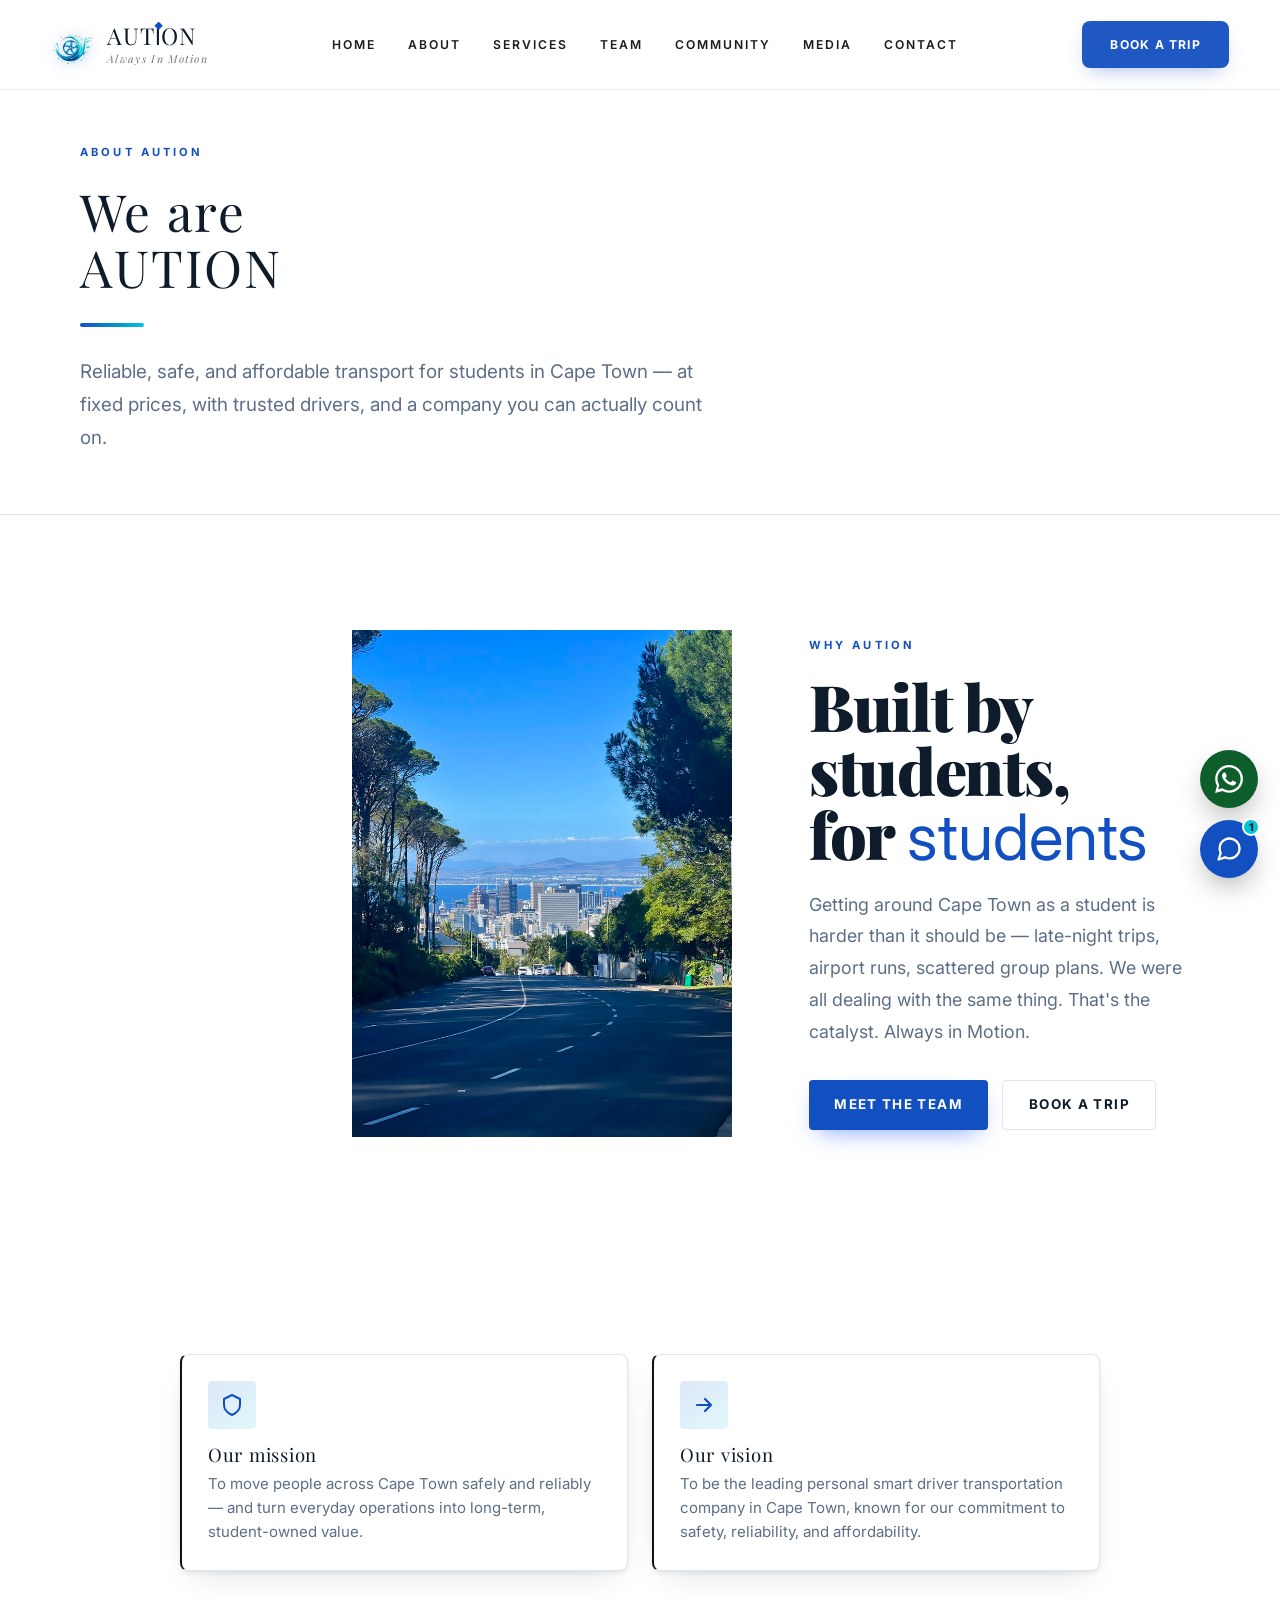
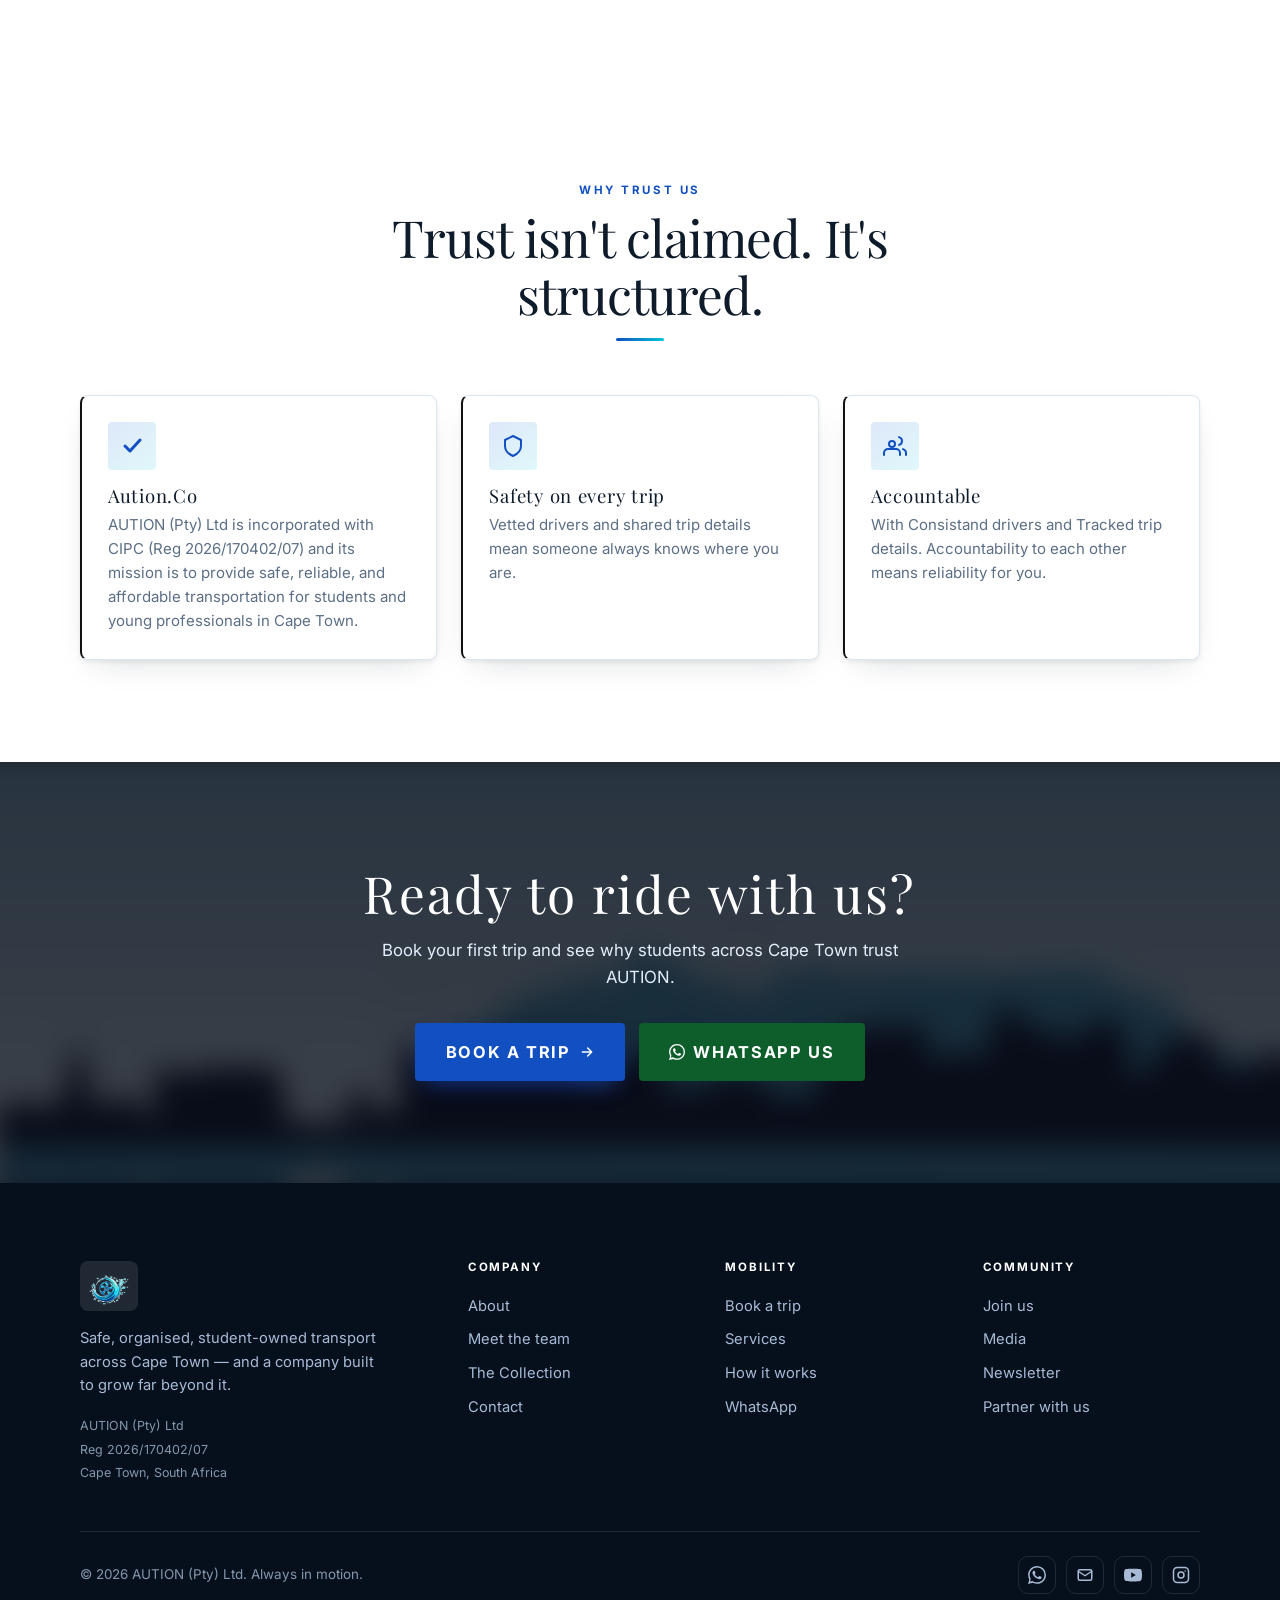
==== aution-website/about.html @ 220beaa5 "Initial website" ====
<!DOCTYPE html>
<html lang="en">
<head>
<meta charset="UTF-8">
<meta name="viewport" content="width=device-width, initial-scale=1.0">
<title>About · AUTION</title>
<meta name="description" content="Why eight students built AUTION — a registered Cape Town transport company you can trust.">
<meta name="theme-color" content="#0A1B2E">
<meta property="og:title" content="About · AUTION">
<meta property="og:description" content="Why eight students built AUTION — a registered Cape Town transport company you can trust.">
<meta property="og:image" content="assets/img/og-image.jpg">
<meta property="og:type" content="website">
<link rel="icon" href="data:image/svg+xml,%3Csvg xmlns='http://www.w3.org/2000/svg' viewBox='0 0 32 32'%3E%3Crect width='32' height='32' rx='8' fill='%230A1B2E'/%3E%3Cpath d='M7 23 L16 7 L25 23' fill='none' stroke='%2315D6E6' stroke-width='2.4' stroke-linecap='round' stroke-linejoin='round'/%3E%3Ccircle cx='7' cy='23' r='2.4' fill='%231E5BFF'/%3E%3Ccircle cx='25' cy='23' r='2.4' fill='%2315D6E6'/%3E%3C/svg%3E">
<link rel="preconnect" href="https://fonts.googleapis.com">
<link rel="preconnect" href="https://fonts.gstatic.com" crossorigin>
<link href="https://fonts.googleapis.com/css2?family=Inter:wght@300;400;500;600;700&family=Playfair+Display:ital,wght@0,700;0,800;0,900;1,700&display=swap" rel="stylesheet">
<link rel="stylesheet" href="css/style.css">
</head>
<body data-page="about">

<!-- ===== TOP BAR ===== -->
<div class="topbar">
  <div class="wrap">
    <div class="grp left">
      <a class="ti" href="tel:+27846681513"><svg viewBox="0 0 24 24" fill="none" stroke="currentColor" stroke-width="2"><path d="M22 16.9v3a2 2 0 01-2.2 2 19.8 19.8 0 01-8.6-3 19.5 19.5 0 01-6-6 19.8 19.8 0 01-3-8.6A2 2 0 014.1 2h3a2 2 0 012 1.7c.1.9.4 1.8.7 2.7a2 2 0 01-.5 2.1L8.1 9.9a16 16 0 006 6l1.4-1.2a2 2 0 012.1-.5c.9.3 1.8.6 2.7.7a2 2 0 011.7 2z" stroke-linejoin="round"/></svg>+27 84 668 1513</a>
      <a class="ti" data-mail><svg viewBox="0 0 24 24" fill="none" stroke="currentColor" stroke-width="2"><rect x="3" y="5" width="18" height="14" rx="2"/><path d="M3 7l9 6 9-6" stroke-linecap="round" stroke-linejoin="round"/></svg>aution.pty.ltd@gmail.com</a>
    </div>
    <div class="grp">
      <span class="ti"><svg viewBox="0 0 24 24" fill="none" stroke="currentColor" stroke-width="2"><path d="M21 10c0 6-9 12-9 12s-9-6-9-12a9 9 0 0118 0z" stroke-linejoin="round"/><circle cx="12" cy="10" r="3"/></svg>Cape Town, South Africa</span>
      <span class="tag">Always in Motion</span>
    </div>
  </div>
</div>

<!-- ===== HEADER ===== -->
<header class="header" id="nav">
  <a href="index.html" class="logo-section" aria-label="AUTION home">
    <img src="assets/img/AutionLogo.jpg" alt="AUTION Logo">
    <div class="brand">
      <span class="brand-name">AUT<span class="di">I</span>ON</span>
      <span class="brand-tagline">Always In Motion</span>
    </div>
  </a>
  <nav class="nav-menu" aria-label="Primary">
    <a href="index.html" data-page="home">HOME</a>
    <a href="about.html" data-page="about">ABOUT</a>
    <a href="services.html" data-page="services">SERVICES</a>
    <a href="team.html" data-page="team">TEAM</a>
    <a href="community.html" data-page="community">COMMUNITY</a>
    <a href="media.html" data-page="media">MEDIA</a>
    <a href="contact.html" data-page="contact">CONTACT</a>
  </nav>
  <div class="header-right">
    <a href="book.html" class="trip-btn">BOOK A TRIP</a>
    <button class="burger" id="burger" aria-label="Menu" aria-expanded="false"><span></span><span></span><span></span></button>
  </div>
</header>
<div class="menu-backdrop" id="menuBackdrop"></div>
<aside class="mobile-menu" id="mobileMenu" aria-label="Mobile menu">
    <a href="index.html" data-page="home">Home</a>
    <a href="about.html" data-page="about">About</a>
    <a href="services.html" data-page="services">Services</a>
    <a href="team.html" data-page="team">Team</a>
    <a href="community.html" data-page="community">Community</a>
    <a href="media.html" data-page="media">Media</a>
    <a href="contact.html" data-page="contact">Contact</a>
    <a href="book.html" class="btn btn-primary">Book a trip</a>
</aside>

<main>
  <section class="page-hero">
    <div class="wrap">
      <span class="ph-eyebrow">About AUTION</span>
      <h1>We are<br>AUTION</h1>
      <div class="ph-bar"></div>
      <p>Reliable, safe, and affordable transport for students in Cape Town — at fixed prices, with trusted drivers, and a company you can actually count on.</p>
    </div>
  </section>
  <section class="editorial-section">
    <div class="wrap editorial-layout">
      <div class="editorial-photo reveal">
        <img src="assets/img/about-story.jpg" alt="The AUTION story">
      </div>
      <div class="editorial-text reveal d1">
        <span class="editorial-label">Why AUTION</span>
        <h2 class="editorial-h">Built by<br>students,<br>for <span>students</span></h2>
        <p class="editorial-p">Getting around Cape Town as a student is harder than it should be — late-night trips, airport runs, scattered group plans. We were all dealing with the same thing. That's the catalyst. Always in Motion.</p>
        <div class="editorial-actions">
          <a href="team.html" class="btn btn-primary">Meet the team</a>
          <a href="book.html" class="btn btn-ghost">Book a trip</a>
        </div>
      </div>
    </div>
  </section>

  <section class="band">
    <div class="wrap">
      <div class="grid g-2" style="max-width:920px;margin:0 auto">
        <div class="card reveal"><div class="ic"><svg viewBox="0 0 24 24" fill="none" stroke="currentColor" stroke-width="2"><path d="M12 2l8 4v6c0 5-3.5 8-8 10-4.5-2-8-5-8-10V6l8-4z" stroke-linejoin="round"/></svg></div><h3>Our mission</h3><p>To move people across Cape Town safely and reliably — and turn everyday operations into long-term, student-owned value.</p></div>
        <div class="card reveal d1"><div class="ic"><svg viewBox="0 0 24 24" fill="none" stroke="currentColor" stroke-width="2.2"><path d="M5 12h14M13 6l6 6-6 6" stroke-linecap="round" stroke-linejoin="round"/></svg></div><h3>Our vision</h3><p>To be the leading personal smart driver transportation company in Cape Town, known for our commitment to safety, reliability, and affordability. </p></div>
      </div>
    </div>
  </section>

  <section class="band">
    <div class="wrap">
      <div class="sec-title reveal"><span class="eyebrow">Why trust us</span><h2>Trust isn't claimed. It's structured.</h2><div class="bar"></div></div>
      <div class="grid g-3">
        <div class="card reveal"><div class="ic"><svg viewBox="0 0 24 24" fill="none" stroke="currentColor" stroke-width="3"><path d="M5 12l5 5L20 6" stroke-linecap="round" stroke-linejoin="round"/></svg></div><h3>Aution.Co</h3><p>AUTION (Pty) Ltd is incorporated with CIPC (Reg 2026/170402/07) and its mission is to provide safe, reliable, and affordable transportation for students and young professionals in Cape Town.</p></div>
        <div class="card reveal d1"><div class="ic"><svg viewBox="0 0 24 24" fill="none" stroke="currentColor" stroke-width="2"><path d="M12 2l8 4v6c0 5-3.5 8-8 10-4.5-2-8-5-8-10V6l8-4z" stroke-linejoin="round"/></svg></div><h3>Safety on every trip</h3><p>Vetted drivers and shared trip details mean someone always knows where you are.</p></div>
        <div class="card reveal d2"><div class="ic"><svg viewBox="0 0 24 24" fill="none" stroke="currentColor" stroke-width="2"><path d="M17 21v-2a4 4 0 00-4-4H5a4 4 0 00-4 4v2M9 7a3 3 0 110 6 3 3 0 010-6zM23 21v-2a4 4 0 00-3-3.87M16 3.13a4 4 0 010 7.75" stroke-linecap="round" stroke-linejoin="round"/></svg></div><h3>Accountable</h3><p>With Consistand drivers and Tracked trip details. Accountability to each other means reliability for you.</p></div>
      </div>
    </div>
  </section>

  <section class="cta">
    <div class="cta-bg" style="background-image:url('assets/img/cta-bg.jpg')"></div>
    <div class="wrap band">
      <h2>Ready to ride with us?</h2>
      <p>Book your first trip and see why students across Cape Town trust AUTION.</p>
      <div class="cta-actions">
        <a href="book.html" class="btn btn-primary btn-lg">Book a trip <svg viewBox="0 0 24 24" fill="none" stroke="currentColor" stroke-width="2.2"><path d="M5 12h14M13 6l6 6-6 6" stroke-linecap="round" stroke-linejoin="round"/></svg></a>
        <a class="btn btn-wa btn-lg" data-wa="Hi AUTION 👋"><svg viewBox="0 0 24 24" fill="currentColor"><path d="M.057 24l1.687-6.163a11.867 11.867 0 01-1.587-5.945C.16 5.335 5.495 0 12.05 0a11.817 11.817 0 018.413 3.488 11.824 11.824 0 013.48 8.414c-.003 6.557-5.338 11.892-11.893 11.892a11.9 11.9 0 01-5.688-1.448L.057 24zm6.597-3.807c1.676.995 3.276 1.591 5.392 1.592 5.448 0 9.886-4.434 9.889-9.885.002-5.462-4.415-9.89-9.881-9.892-5.452 0-9.887 4.434-9.889 9.884a9.86 9.86 0 001.51 5.26l-.999 3.648 3.589-.943zm11.387-5.464c-.074-.124-.272-.198-.57-.347-.297-.149-1.758-.868-2.031-.967-.272-.099-.47-.149-.669.149-.198.297-.768.967-.941 1.165-.173.198-.347.223-.644.074-.297-.149-1.255-.462-2.39-1.475-.883-.788-1.48-1.761-1.653-2.059-.173-.297-.018-.458.13-.606.134-.133.297-.347.446-.521.151-.172.2-.296.3-.495.099-.198.05-.372-.025-.521-.075-.148-.669-1.611-.916-2.206-.242-.579-.487-.501-.669-.51l-.57-.01c-.198 0-.52.074-.792.372s-1.04 1.016-1.04 2.479 1.065 2.876 1.213 3.074c.149.198 2.095 3.2 5.076 4.487.709.306 1.263.489 1.694.626.712.226 1.36.194 1.872.118.571-.085 1.758-.719 2.006-1.413.248-.695.248-1.29.173-1.414z"/></svg> WhatsApp us</a>
      </div>
    </div>
  </section>
</main>

<!-- ===== FLOATING WIDGET (chat + whatsapp) ===== -->
<div class="fab">
  <a class="fab-btn fab-wa" data-wa="Hi AUTION 👋 I'd like to book a trip." aria-label="Chat on WhatsApp"><span class="fab-label">Chat on WhatsApp</span><svg viewBox="0 0 24 24" fill="currentColor"><path d="M.057 24l1.687-6.163a11.867 11.867 0 01-1.587-5.945C.16 5.335 5.495 0 12.05 0a11.817 11.817 0 018.413 3.488 11.824 11.824 0 013.48 8.414c-.003 6.557-5.338 11.892-11.893 11.892a11.9 11.9 0 01-5.688-1.448L.057 24zm6.597-3.807c1.676.995 3.276 1.591 5.392 1.592 5.448 0 9.886-4.434 9.889-9.885.002-5.462-4.415-9.89-9.881-9.892-5.452 0-9.887 4.434-9.889 9.884a9.86 9.86 0 001.51 5.26l-.999 3.648 3.589-.943zm11.387-5.464c-.074-.124-.272-.198-.57-.347-.297-.149-1.758-.868-2.031-.967-.272-.099-.47-.149-.669.149-.198.297-.768.967-.941 1.165-.173.198-.347.223-.644.074-.297-.149-1.255-.462-2.39-1.475-.883-.788-1.48-1.761-1.653-2.059-.173-.297-.018-.458.13-.606.134-.133.297-.347.446-.521.151-.172.2-.296.3-.495.099-.198.05-.372-.025-.521-.075-.148-.669-1.611-.916-2.206-.242-.579-.487-.501-.669-.51l-.57-.01c-.198 0-.52.074-.792.372s-1.04 1.016-1.04 2.479 1.065 2.876 1.213 3.074c.149.198 2.095 3.2 5.076 4.487.709.306 1.263.489 1.694.626.712.226 1.36.194 1.872.118.571-.085 1.758-.719 2.006-1.413.248-.695.248-1.29.173-1.414z"/></svg></a>
  <button class="fab-btn fab-chat" id="chatToggle" aria-label="Need help? Open chat"><span class="fab-label">Need help?</span><span class="badge">1</span><svg viewBox="0 0 24 24" fill="none" stroke="currentColor" stroke-width="2"><path d="M21 11.5a8.38 8.38 0 01-.9 3.8 8.5 8.5 0 01-7.6 4.7 8.38 8.38 0 01-3.8-.9L3 21l1.9-5.7a8.38 8.38 0 01-.9-3.8 8.5 8.5 0 014.7-7.6 8.38 8.38 0 013.8-.9h.5a8.48 8.48 0 018 8v.5z" stroke-linecap="round" stroke-linejoin="round"/></svg></button>
</div>
<div class="chat-panel" id="chatPanel" role="dialog" aria-label="Chat with AUTION">
  <div class="chat-head">
    <div class="ch-av">A</div>
    <div><h4>AUTION Team</h4><p>Typically replies in minutes</p></div>
    <button class="chat-close" id="chatClose" aria-label="Close chat"><svg viewBox="0 0 24 24" fill="none" stroke="currentColor" stroke-width="2"><path d="M18 6L6 18M6 6l12 12" stroke-linecap="round"/></svg></button>
  </div>
  <div class="chat-body">
    <div class="chat-msg">👋 Hi! Welcome to AUTION. How can we help you move today?</div>
    <button class="chat-q" data-msg="Hi AUTION 👋 I'd like to book a trip."><svg viewBox="0 0 24 24" fill="none" stroke="currentColor" stroke-width="2.2"><path d="M5 12h14M13 6l6 6-6 6" stroke-linecap="round" stroke-linejoin="round"/></svg> Book a trip</button>
    <button class="chat-q" data-msg="Hi AUTION 👋 Can you tell me about your routes and pricing?"><svg viewBox="0 0 24 24" fill="none" stroke="currentColor" stroke-width="2.2"><path d="M5 12h14M13 6l6 6-6 6" stroke-linecap="round" stroke-linejoin="round"/></svg> Routes &amp; pricing</button>
    <button class="chat-q" data-msg="Hi AUTION 👋 I'd like to join the community."><svg viewBox="0 0 24 24" fill="none" stroke="currentColor" stroke-width="2.2"><path d="M5 12h14M13 6l6 6-6 6" stroke-linecap="round" stroke-linejoin="round"/></svg> Join the community</button>
    <button class="chat-q" data-msg="Hi AUTION 👋 I have a question."><svg viewBox="0 0 24 24" fill="none" stroke="currentColor" stroke-width="2.2"><path d="M5 12h14M13 6l6 6-6 6" stroke-linecap="round" stroke-linejoin="round"/></svg> Something else</button>
  </div>
  <div class="chat-foot">Powered by WhatsApp · or <a data-mail style="color:var(--blue);font-weight:600">email us</a></div>
</div>

<!-- ===== FOOTER ===== -->
<footer class="footer">
  <div class="wrap">
    <div class="foot-top">
      <div class="foot-brand">
        <img src="assets/img/AutionLogo.jpg" alt="AUTION">
        <p>Safe, organised, student-owned transport across Cape Town — and a company built to grow far beyond it.</p>
        <div class="foot-reg">AUTION (Pty) Ltd<br>Reg 2026/170402/07<br>Cape Town, South Africa</div>
      </div>
      <div class="foot-col">
        <h5>Company</h5>
        <a href="about.html">About</a><a href="team.html">Meet the team</a><a href="media.html">The Collection</a><a href="contact.html">Contact</a>
      </div>
      <div class="foot-col">
        <h5>Mobility</h5>
        <a href="book.html">Book a trip</a><a href="services.html">Services</a><a href="services.html">How it works</a><a data-wa="Hi AUTION 👋">WhatsApp</a>
      </div>
      <div class="foot-col">
        <h5>Community</h5>
        <a href="community.html">Join us</a><a href="media.html">Media</a><a href="community.html">Newsletter</a><a href="contact.html">Partner with us</a>
      </div>
    </div>
    <div class="foot-bottom">
      <span>© <span data-year>2026</span> AUTION (Pty) Ltd. Always in motion.</span>
      <div class="foot-social">
        <a data-wa="Hi AUTION 👋" aria-label="WhatsApp"><svg viewBox="0 0 24 24" fill="currentColor"><path d="M.057 24l1.687-6.163a11.867 11.867 0 01-1.587-5.945C.16 5.335 5.495 0 12.05 0a11.817 11.817 0 018.413 3.488 11.824 11.824 0 013.48 8.414c-.003 6.557-5.338 11.892-11.893 11.892a11.9 11.9 0 01-5.688-1.448L.057 24zm6.597-3.807c1.676.995 3.276 1.591 5.392 1.592 5.448 0 9.886-4.434 9.889-9.885.002-5.462-4.415-9.89-9.881-9.892-5.452 0-9.887 4.434-9.889 9.884a9.86 9.86 0 001.51 5.26l-.999 3.648 3.589-.943zm11.387-5.464c-.074-.124-.272-.198-.57-.347-.297-.149-1.758-.868-2.031-.967-.272-.099-.47-.149-.669.149-.198.297-.768.967-.941 1.165-.173.198-.347.223-.644.074-.297-.149-1.255-.462-2.39-1.475-.883-.788-1.48-1.761-1.653-2.059-.173-.297-.018-.458.13-.606.134-.133.297-.347.446-.521.151-.172.2-.296.3-.495.099-.198.05-.372-.025-.521-.075-.148-.669-1.611-.916-2.206-.242-.579-.487-.501-.669-.51l-.57-.01c-.198 0-.52.074-.792.372s-1.04 1.016-1.04 2.479 1.065 2.876 1.213 3.074c.149.198 2.095 3.2 5.076 4.487.709.306 1.263.489 1.694.626.712.226 1.36.194 1.872.118.571-.085 1.758-.719 2.006-1.413.248-.695.248-1.29.173-1.414z"/></svg></a>
        <a data-mail aria-label="Email"><svg viewBox="0 0 24 24" fill="none" stroke="currentColor" stroke-width="2"><rect x="3" y="5" width="18" height="14" rx="2"/><path d="M3 7l9 6 9-6" stroke-linecap="round" stroke-linejoin="round"/></svg></a>
        <a data-yt aria-label="YouTube"><svg viewBox="0 0 24 24" fill="currentColor"><path d="M23.5 6.2a3 3 0 00-2.1-2.1C19.5 3.5 12 3.5 12 3.5s-7.5 0-9.4.6A3 3 0 00.5 6.2 31 31 0 000 12a31 31 0 00.5 5.8 3 3 0 002.1 2.1c1.9.6 9.4.6 9.4.6s7.5 0 9.4-.6a3 3 0 002.1-2.1A31 31 0 0024 12a31 31 0 00-.5-5.8zM9.6 15.6V8.4l6.2 3.6-6.2 3.6z"/></svg></a>
        <a href="#" onclick="return false" aria-label="Instagram"><svg viewBox="0 0 24 24" fill="none" stroke="currentColor" stroke-width="2"><rect x="2" y="2" width="20" height="20" rx="5"/><circle cx="12" cy="12" r="4"/><circle cx="17.5" cy="6.5" r="1" fill="currentColor" stroke="none"/></svg></a>
      </div>
    </div>
  </div>
</footer>

<script src="js/main.js"></script>
</body>
</html>
---- aution-website/css/style.css ----
/* ============================================================
   AUTION (Pty) Ltd — Shared Stylesheet
   Theme: navy + electric blue · photo-driven transport template
   Fonts: Cregan Regular (display headings) + Inter (body)
   Used by every page. Edit colours in :root below.
   ============================================================ */

/* ===== Cregan Regular — drop woff2/woff into assets/fonts/ ===== */
@font-face{
  font-family:'Cregan';
  src:url('../assets/fonts/Cregan-Regular.woff2') format('woff2'),
      url('../assets/fonts/Cregan-Regular.woff') format('woff');
  font-weight:400;
  font-style:normal;
  font-display:swap;
}
:root{
  --navy:#0A1B2E; --navy-2:#0E2440; --navy-deep:#06101C;
  --blue:#1250c2; --blue-2:#0F48C0; --cyan:#00C6D7;
  --ink:#0E1B2A; --slate:#5C6F86; --slate-2:#8597AC;
  --cloud:#F2F5FA; --cloud-2:#E8EEF6; --white:#fff; --line:#DDE5F0;
  --dline:rgba(255,255,255,.10); --dmute:#A8BBD6;
  --grad:linear-gradient(100deg,var(--blue),var(--cyan));
  --shadow:0 2px 4px rgba(13,27,42,.07),0 12px 32px -14px rgba(13,27,42,.18);
  --shadow-lg:0 24px 60px -22px rgba(10,27,46,.46);
  --maxw:1200px; --r:8px; --ease:cubic-bezier(.22,.61,.36,1);
  --wa:#0e5e2c;
}
*{box-sizing:border-box;margin:0;padding:0}
html{scroll-behavior:smooth;-webkit-text-size-adjust:100%}
body{font-family:'Inter',system-ui,-apple-system,sans-serif;color:var(--ink);
  background:var(--white);line-height:1.6;font-size:16px;-webkit-font-smoothing:antialiased;overflow-x:hidden}
img{max-width:100%;display:block}
a{color:inherit;text-decoration:none}
button{font-family:inherit;cursor:pointer;border:none;background:none}
::selection{background:var(--cyan);color:var(--navy)}
:focus-visible{outline:2.5px solid var(--blue);outline-offset:3px;border-radius:4px}
h1,h2,h3,h4,h5{font-family:'Cregan','Playfair Display',Georgia,serif;line-height:1.1;font-weight:400;letter-spacing:.04em}

/* layout */
.wrap{max-width:var(--maxw);margin-inline:auto;padding-inline:clamp(18px,5vw,40px)}
.band{padding-block:clamp(56px,8vw,104px)}
.band-sm{padding-block:clamp(40px,5vw,70px)}
.cloud-bg{background:var(--cloud)}
.navy-bg{background:var(--navy);color:#E8F0FB}
.navy-bg h1,.navy-bg h2,.navy-bg h3,.navy-bg h4{color:#fff}
.center{text-align:center}
.grid{display:grid;gap:24px}
.g-2{grid-template-columns:repeat(2,1fr)}
.g-3{grid-template-columns:repeat(3,1fr)}
.g-4{grid-template-columns:repeat(4,1fr)}

/* section heading (centered title + underline bar — template style) */
.sec-title{text-align:center;max-width:680px;margin:0 auto clamp(34px,5vw,54px)}
.sec-title .eyebrow{display:inline-block;font-family:'Inter',sans-serif;font-size:.72rem;font-weight:700;
  letter-spacing:.22em;text-transform:uppercase;color:var(--blue);margin-bottom:.6rem}
.navy-bg .sec-title .eyebrow{color:var(--cyan)}
.sec-title h2{font-size:clamp(2.2rem,4vw,3.4rem);letter-spacing:-.02em;text-transform:none}
.sec-title .bar{width:48px;height:3px;border-radius:2px;background:var(--grad);margin:16px auto 0}
.sec-title p{margin-top:16px;color:var(--slate);font-size:1.02rem;text-transform:none;letter-spacing:0;font-weight:400;font-family:'Inter',sans-serif}
.navy-bg .sec-title p{color:var(--dmute)}

/* buttons */
.btn{display:inline-flex;align-items:center;justify-content:center;gap:.5rem;font-family:'Inter',sans-serif;
  font-weight:700;font-size:.84rem;padding:.82rem 1.6rem;border-radius:4px;letter-spacing:.1em;text-transform:uppercase;
  transition:transform .25s var(--ease),box-shadow .25s var(--ease),background .25s,color .25s,border-color .25s}
.btn svg{width:16px;height:16px}
.btn-primary{background:var(--blue);color:#fff;box-shadow:0 10px 24px -10px rgba(30,91,255,.6)}
.btn-primary:hover{background:var(--blue-2);transform:translateY(-2px);box-shadow:0 16px 30px -10px rgba(30,91,255,.65)}
.btn-ghost{border:1.5px solid var(--line);color:var(--ink);background:#fff}
.btn-ghost:hover{border-color:var(--blue);color:var(--blue);transform:translateY(-2px)}
.btn-light{background:rgba(255,255,255,.12);color:#fff;border:1.5px solid rgba(255,255,255,.25)}
.btn-light:hover{background:rgba(255,255,255,.2);transform:translateY(-2px)}
.btn-wa{background:var(--wa);color:#fff}
.btn-wa:hover{transform:translateY(-2px);box-shadow:0 14px 28px -10px rgba(37,211,102,.55)}
.btn-yt{background:#FF0000;color:#fff;box-shadow:0 10px 24px -10px rgba(255,0,0,.5)}
.btn-yt:hover{background:#CC0000;transform:translateY(-2px);box-shadow:0 16px 30px -10px rgba(255,0,0,.6)}
.btn-lg{padding:1rem 1.9rem;font-size:1.02rem}
.btn-block{width:100%}

/* ===== top utility bar ===== */
.topbar{display:none}
.topbar .wrap{display:flex;justify-content:space-between;align-items:center;gap:16px;padding-block:10px;flex-wrap:wrap}
.topbar a{color:#D7E7FF;transition:color .2s}
.topbar a:hover{color:var(--white)}
.topbar .ti{display:inline-flex;align-items:center;gap:8px}
.topbar .ti svg{width:14px;height:14px;color:var(--cyan)}
.topbar .grp{display:flex;gap:22px;align-items:center;flex-wrap:wrap}
.topbar .tag{font-family:'Playfair Display',Georgia,serif;font-weight:700;letter-spacing:.12em;text-transform:uppercase;color:var(--cyan);font-size:.82rem}
.topbar strong{color:#fff}

/* ===== header / nav ===== */
.header{position:sticky;top:0;z-index:900;display:flex;justify-content:space-between;align-items:center;
  height:90px;padding:0 clamp(24px,4vw,60px);background:#fff;border-bottom:1px solid #eee;transition:box-shadow .3s}
.header.scrolled{box-shadow:0 2px 12px -4px rgba(13,27,42,.12)}

.logo-section{display:flex;align-items:center;gap:12px;flex:0 0 auto;text-decoration:none;color:inherit}
.logo-section img{height:44px;width:auto;display:block;object-fit:contain;
  filter:drop-shadow(0 1px 8px rgba(20,88,214,.22))}
.brand{display:flex;flex-direction:column;gap:4px;line-height:1}
.brand-name{font-family:'Cregan','Playfair Display',Georgia,serif;font-weight:400;font-size:1.45rem;
  letter-spacing:1px;text-transform:uppercase;color:var(--navy);line-height:1}
.di{position:relative;display:inline-block}
.di::before{content:"◆";position:absolute;top:-.55em;left:50%;transform:translateX(-50%);
  font-size:.38em;color:var(--blue);line-height:1;font-family:'Inter',sans-serif}
.brand-tagline{display:block;font-family:'Playfair Display',Georgia,serif;font-style:italic;
  font-size:.68rem;font-weight:400;letter-spacing:.12em;text-transform:none;color:#777;line-height:1}

.nav-menu{display:flex;flex:1;justify-content:center;align-items:center;gap:clamp(16px,2.5vw,50px)}
.nav-menu a{text-decoration:none;color:#1b1b1b;font-weight:600;letter-spacing:2px;font-size:.76rem;
  text-transform:uppercase;font-family:'Inter',sans-serif;transition:color .2s;position:relative;padding:.3rem 0}
.nav-menu a:hover{color:var(--blue)}
.nav-menu a.active{color:var(--blue)}
.nav-menu a.active::after{content:"";position:absolute;left:0;right:0;bottom:-3px;
  height:2px;background:var(--grad);border-radius:999px}

.trip-btn{background:#1f57c3;color:#fff;padding:14px 28px;border-radius:8px;text-decoration:none;
  font-weight:700;font-size:.76rem;letter-spacing:.1em;text-transform:uppercase;
  font-family:'Inter',sans-serif;flex:0 0 auto;white-space:nowrap;
  transition:background .2s,transform .2s,box-shadow .2s;
  box-shadow:0 8px 20px -8px rgba(31,87,195,.45)}
.trip-btn:hover{background:var(--blue-2);transform:translateY(-2px);
  box-shadow:0 14px 28px -8px rgba(31,87,195,.55)}

.header-right{display:flex;align-items:center;gap:14px;flex:0 0 auto}

.burger{display:none;flex-direction:column;gap:5px;padding:8px}
.burger span{width:24px;height:2px;background:var(--navy);border-radius:2px;transition:.3s}
.burger.open span:nth-child(1){transform:translateY(7px) rotate(45deg)}
.burger.open span:nth-child(2){opacity:0}
.burger.open span:nth-child(3){transform:translateY(-7px) rotate(-45deg)}
.mobile-menu{display:none;position:fixed;inset:0 0 0 auto;width:min(320px,84vw);background:#fff;z-index:1000;
  box-shadow:var(--shadow-lg);padding:90px 24px 30px;transform:translateX(100%);transition:transform .4s var(--ease)}
.mobile-menu.open{transform:none}
.mobile-menu a{display:block;padding:14px 8px;font-size:.9rem;font-weight:700;border-bottom:1px solid var(--cloud-2);letter-spacing:.1em;text-transform:uppercase;font-family:'Inter',sans-serif}
.mobile-menu .trip-btn{margin-top:18px;width:100%;display:block;text-align:center}
.menu-backdrop{display:none;position:fixed;inset:0;background:rgba(10,27,46,.5);z-index:999;opacity:0;transition:opacity .3s}
.menu-backdrop.open{display:block;opacity:1}

/* ===== HERO (photo background · directional gradient · compact form) ===== */
.hero{position:relative;color:#fff;overflow:hidden;background:#06101C}
.hero-canvas{display:none}
.hero-bg{position:absolute;inset:0;background-size:cover;background-position:center 30%;transform:scale(1.04);
  filter:brightness(.82);z-index:0;transition:transform 8s ease}
.hero::after{content:"";position:absolute;inset:0;z-index:1;
  background:linear-gradient(180deg,rgba(4,8,20,.72) 0%,rgba(4,8,20,.55) 45%,rgba(4,8,20,.80) 100%)}
.hero .wrap{position:relative;z-index:2;display:flex;flex-direction:column;justify-content:center;
  gap:clamp(36px,5vw,56px);padding-block:clamp(100px,12vw,150px) clamp(56px,7vw,80px);min-height:100vh}
.hero-eyebrow{display:inline-flex;align-items:center;gap:10px;font-size:.75rem;font-weight:700;letter-spacing:.22em;
  text-transform:uppercase;color:var(--cyan);margin-bottom:1.1rem;font-family:'Inter',sans-serif}
.hero-eyebrow::before{content:"";width:34px;height:2px;background:var(--cyan);border-radius:999px}
.hero h1{font-family:'Playfair Display',Georgia,serif;font-size:clamp(4rem,9vw,8.8rem);line-height:.88;letter-spacing:-.03em;font-weight:900;font-style:italic;text-transform:none;white-space:nowrap;margin:.6rem 0 1.8rem}
.hero .bar{width:60px;height:4px;background:var(--grad);border-radius:999px;margin:24px 0}
.hero p.sub{font-size:clamp(1rem,1.5vw,1.15rem);color:#E1ECFF;max-width:46ch;text-transform:none;letter-spacing:0;font-weight:400;font-family:'Inter',sans-serif}
.hero-cta{display:flex;flex-wrap:wrap;gap:14px;margin-top:2rem}

/* glass booking bar — landscape */
.hero-card{
  background:rgba(255,255,255,.97);
  border-radius:14px;
  padding:22px 28px 20px;
  box-shadow:0 32px 80px -20px rgba(0,0,0,.55),0 4px 16px -4px rgba(0,0,0,.25);
  color:var(--ink);
  border-top:3px solid var(--blue);
  backdrop-filter:blur(10px);
  display:grid;
  grid-template-columns:1fr 1fr 1fr 1fr auto;
  column-gap:18px;
  row-gap:0;
  align-items:end;
  margin-inline:clamp(0px,3vw,56px);
}
.hero-card>h3{grid-column:1/-1;font-size:1.05rem;margin-bottom:.2rem;letter-spacing:.04em}
.hero-card>.hc-sub{grid-column:1/-1;font-size:.78rem;color:var(--slate);margin-bottom:14px;
  text-transform:none;letter-spacing:0;font-family:'Inter',sans-serif;font-weight:400}
.hero-card>.field{margin-bottom:0}
.hero-card .field label{font-size:.76rem;margin-bottom:5px;font-weight:600;display:block;color:var(--ink)}
.hero-card .field input,.hero-card .field select{padding:.7rem .9rem;font-size:.88rem;width:100%}
.hero-card>.field-row{grid-column:3/5;display:grid;grid-template-columns:1fr 1fr;gap:12px;margin-bottom:0}
.hero-card>.field-row>.field{margin-bottom:0}
.hero-card>#qbGo{grid-column:5;align-self:end;white-space:nowrap;padding:.72rem 1.3rem;font-size:.86rem}
.hero-card>#qbFull{grid-column:1/-1;text-align:center;margin-top:10px;font-size:.8rem;color:var(--blue)}

/* page banner (inner pages) */
.banner{position:relative;color:#fff;overflow:hidden;background:#0a0a0a}
.banner-bg{position:absolute;inset:0;background-size:cover;background-position:center;filter:blur(6px) brightness(.58);z-index:0;transform:scale(1.09)}
.banner::after{content:"";position:absolute;inset:0;z-index:1;background:rgba(0,0,0,.35);border-bottom:1px solid rgba(255,255,255,.10)}
.banner .wrap{position:relative;z-index:2;padding-block:clamp(70px,9vw,110px);max-width:820px}
.banner .crumb{font-size:.72rem;color:var(--cyan);font-weight:700;letter-spacing:.18em;text-transform:uppercase;margin-bottom:.9rem;font-family:'Inter',sans-serif}
.banner h1{font-size:clamp(2.4rem,5.5vw,4.2rem);letter-spacing:.06em;font-weight:800}
.banner .bar{width:48px;height:3px;background:var(--grad);border-radius:2px;margin:18px 0}
.banner p{color:#C7D6EC;font-size:1.05rem;max-width:54ch;text-transform:none;letter-spacing:0;font-weight:400;font-family:'Inter',sans-serif}

/* ===== service icon strip (under hero) ===== */
.strip{background:var(--white);border-top:none;box-shadow:0 18px 45px -30px rgba(20,88,214,.18)}
.strip .wrap{display:grid;grid-template-columns:repeat(4,1fr);gap:0;background:none;border-top:1px solid rgba(17,24,39,.05)}
.strip-item{background:transparent;display:flex;align-items:center;gap:16px;padding:28px clamp(18px,2.5vw,34px);transition:background .25s,border-color .25s;border-right:1px solid rgba(17,24,39,.06)}
.strip-item:last-child{border-right:none}
.strip-item:hover{background:rgba(20,88,214,.06)}
.strip-item .si{width:48px;height:48px;border-radius:14px;display:grid;place-items:center;flex:none;
  background:linear-gradient(140deg,rgba(20,88,214,.18),rgba(0,198,215,.18));color:var(--blue)}
.strip-item .si svg{width:22px;height:22px}
.strip-item b{display:block;color:var(--ink);font-size:1rem;font-family:'Playfair Display',Georgia,serif;font-weight:700;letter-spacing:.06em;text-transform:uppercase}
.strip-item span{font-size:.86rem;color:var(--slate);font-family:'Inter',sans-serif}

/* ===== welcome intro (two-column + play) ===== */
.welcome{display:grid;grid-template-columns:1fr 1fr;gap:clamp(34px,5vw,64px);align-items:center}
.welcome .eyebrow{font-size:.72rem;font-weight:700;letter-spacing:.22em;text-transform:uppercase;color:var(--blue);font-family:'Inter',sans-serif}
.welcome h2{font-size:clamp(2rem,3.8vw,3rem);margin:.6rem 0 .4rem;letter-spacing:.05em}
.welcome .bar{width:48px;height:3px;background:var(--grad);border-radius:2px;margin:14px 0 22px}
.welcome p{color:var(--slate);text-transform:none;letter-spacing:0;font-weight:400;font-family:'Inter',sans-serif}
.welcome ul{list-style:none;margin:1.3rem 0;display:grid;gap:12px}
.welcome ul li{display:flex;gap:12px;align-items:flex-start;font-size:.97rem;font-family:'Inter',sans-serif}
.welcome ul .tick{width:24px;height:24px;border-radius:6px;background:var(--grad);color:#fff;display:grid;place-items:center;flex:none;margin-top:2px}
.welcome ul .tick svg{width:13px;height:13px}
.media-frame{position:relative;border-radius:18px;overflow:hidden;box-shadow:var(--shadow-lg);aspect-ratio:4/3}
.media-frame img{width:100%;height:100%;object-fit:cover}
.media-frame .play{position:absolute;inset:0;margin:auto;width:78px;height:78px;border-radius:50%;background:rgba(255,255,255,.94);
  display:grid;place-items:center;color:var(--navy);box-shadow:0 14px 40px -10px rgba(0,0,0,.5);transition:transform .25s}
.media-frame .play:hover{transform:scale(1.08)}
.media-frame .play::before{content:"";position:absolute;inset:-10px;border-radius:50%;border:2px solid rgba(255,255,255,.6);animation:pulse 2.4s ease-out infinite}
.media-frame .play svg{width:26px;height:26px;margin-left:4px}
@keyframes pulse{0%{transform:scale(1);opacity:.8}100%{transform:scale(1.25);opacity:0}}

/* ===== service cards (photo) ===== */
.svc{background:#fff;border:1px solid var(--line);border-radius:var(--r);overflow:hidden;box-shadow:var(--shadow);
  transition:transform .3s var(--ease),box-shadow .3s,border-color .3s}
.svc:hover{transform:translateY(-5px);box-shadow:var(--shadow-lg);border-color:var(--blue)}
.svc-img{aspect-ratio:16/10;overflow:hidden;position:relative}
.svc-img img{width:100%;height:100%;object-fit:cover;transition:transform .5s var(--ease)}
.svc:hover .svc-img img{transform:scale(1.06)}
.svc-body{padding:22px 24px;border-top:2px solid #111}
.svc-body h3{font-size:1.18rem;margin-bottom:.5rem;letter-spacing:.05em}
.svc-body p{color:var(--slate);font-size:.94rem;text-transform:none;letter-spacing:0;font-weight:400;font-family:'Inter',sans-serif}
.svc-body .more{display:inline-flex;align-items:center;gap:6px;margin-top:14px;color:var(--blue);font-weight:700;font-size:.8rem;letter-spacing:.1em;text-transform:uppercase;font-family:'Inter',sans-serif}
.svc-body .more svg{width:14px;height:14px;transition:transform .25s}
.svc:hover .more svg{transform:translateX(4px)}

/* generic icon card */
.card{background:#fff;border:1px solid var(--line);border-left:2px solid #111;border-radius:var(--r);padding:26px;box-shadow:var(--shadow);
  transition:transform .3s var(--ease),box-shadow .3s,border-color .3s}
.card:hover{transform:translateY(-4px);box-shadow:var(--shadow-lg)}
.card .ic{width:48px;height:48px;border-radius:4px;display:grid;place-items:center;margin-bottom:16px;
  background:linear-gradient(140deg,rgba(20,88,214,.14),rgba(0,198,215,.12));color:var(--blue)}
.card .ic svg{width:24px;height:24px}
.card h3{font-size:1.16rem;margin-bottom:.4rem;letter-spacing:.04em}
.card p{color:var(--slate);font-size:.94rem;text-transform:none;letter-spacing:0;font-weight:400;font-family:'Inter',sans-serif}
.navy-bg .card{background:var(--navy-2);border-color:var(--dline)}
.navy-bg .card p{color:var(--dmute)}

/* ===== stats ===== */
.stats{display:grid;grid-template-columns:repeat(4,1fr);gap:26px;text-align:center}
.stat .num{font-family:'Playfair Display',Georgia,serif;font-size:clamp(2.6rem,5.5vw,4rem);font-weight:800;line-height:1;
  background:var(--grad);-webkit-background-clip:text;background-clip:text;color:transparent;font-variant-numeric:tabular-nums;letter-spacing:.04em}
.stat .lbl{font-size:.74rem;letter-spacing:.12em;text-transform:uppercase;color:var(--dmute);margin-top:10px;font-weight:700;font-family:'Inter',sans-serif}

/* ===== split feature ===== */
.split{display:grid;grid-template-columns:1fr 1fr;gap:clamp(32px,5vw,60px);align-items:center}
.split .eyebrow{font-size:.72rem;font-weight:700;letter-spacing:.22em;text-transform:uppercase;color:var(--blue);font-family:'Inter',sans-serif}
.split img{border-radius:var(--r);box-shadow:var(--shadow-lg);width:100%}
.feat-list{list-style:none;display:grid;gap:15px;margin-top:1.5rem}
.feat-list li{display:flex;gap:13px;align-items:flex-start}
.feat-list .tick{width:24px;height:24px;border-radius:6px;background:var(--grad);color:#fff;display:grid;place-items:center;flex:none;margin-top:3px}
.feat-list .tick svg{width:13px;height:13px}
.feat-list b{display:block;font-family:'Playfair Display',Georgia,serif;font-weight:700;letter-spacing:.04em;font-size:1.02rem}
.feat-list span.d{color:var(--slate);font-size:.93rem;font-family:'Inter',sans-serif}

/* ===== steps ===== */
.steps{counter-reset:s;display:grid;gap:14px}
.step{display:flex;gap:20px;align-items:flex-start;padding:20px 22px;border:1px solid var(--line);border-left:2px solid #111;border-radius:var(--r);background:#fff;transition:transform .3s var(--ease),box-shadow .3s,border-color .3s}
.step:hover{transform:translateX(4px);box-shadow:var(--shadow);border-left-color:#000}
.step-n{counter-increment:s;width:40px;height:40px;flex:none;border-radius:4px;display:grid;place-items:center;
  background:var(--navy);color:var(--cyan);font-family:'Playfair Display',Georgia,serif;font-weight:700;font-size:1.1rem;letter-spacing:.04em}
.step-n::before{content:"0" counter(s)}
.step h4{font-size:1.08rem;margin-bottom:.25rem;letter-spacing:.04em}
.step p{color:var(--slate);font-size:.92rem;text-transform:none;letter-spacing:0;font-weight:400;font-family:'Inter',sans-serif}

/* ===== team ===== */
.team-section-bg{background:var(--cloud)}
.team-card{text-align:center;background:#fff;border:none;border-radius:20px;
  padding:32px 22px 28px;
  box-shadow:0 2px 12px rgba(13,27,42,.07),0 16px 40px -20px rgba(13,27,42,.14);
  transition:transform .3s var(--ease),box-shadow .3s}
.team-card:hover{transform:translateY(-6px);box-shadow:0 8px 40px -12px rgba(20,88,214,.22),0 2px 12px rgba(13,27,42,.08)}
.team-photo{width:150px;height:188px;border-radius:100px;margin:0 auto 22px;overflow:hidden;
  box-shadow:0 6px 28px rgba(13,27,42,.13),0 1px 4px rgba(13,27,42,.06)}
.team-photo img{width:100%;height:100%;object-fit:cover;object-position:center top}
.team-card h3{font-size:1.18rem;letter-spacing:.06em}
.team-card .role{color:var(--blue);font-weight:700;font-size:.8rem;margin:4px 0 12px;min-height:2.4em;letter-spacing:.12em;text-transform:uppercase;font-family:'Inter',sans-serif}
.team-card .bar{width:36px;height:2px;background:var(--grad);border-radius:2px;margin:0 auto 14px}
.team-card p{color:var(--slate);font-size:.88rem;text-transform:none;letter-spacing:0;font-weight:400;font-family:'Inter',sans-serif}
.team-card .uni{margin-top:14px;font-size:.76rem;color:var(--slate-2);display:flex;align-items:center;justify-content:center;gap:6px;font-family:'Inter',sans-serif}

/* ===== timeline ===== */
.timeline{max-width:760px;margin-inline:auto}
.tl-item{position:relative;padding:0 0 36px 40px;border-left:2px solid var(--line)}
.tl-item:last-child{border-color:transparent;padding-bottom:0}
.tl-dot{position:absolute;left:-9px;top:2px;width:16px;height:16px;border-radius:50%;background:var(--grad);border:3px solid #fff;box-shadow:0 0 0 2px var(--line)}
.tl-date{font-family:'Inter',sans-serif;font-size:.76rem;letter-spacing:.05em;color:var(--blue);font-weight:700}
.tl-item h4{margin:.3rem 0 .35rem;font-size:1.1rem}
.tl-item p{color:var(--slate);font-size:.94rem}

/* ===== testimonials ===== */
.quote{background:#fff;border:1px solid var(--line);border-top:2px solid #111;border-radius:var(--r);padding:28px;box-shadow:var(--shadow)}
.quote .stars{color:#FFB020;letter-spacing:2px;margin-bottom:14px}
.quote p{font-size:.98rem;color:var(--ink);margin-bottom:20px;text-transform:none;letter-spacing:0;font-weight:400;font-family:'Inter',sans-serif}
.quote .who{display:flex;align-items:center;gap:12px}
.who .av{width:42px;height:42px;border-radius:4px;display:grid;place-items:center;font-weight:700;color:#fff;background:var(--grad);flex:none;font-family:'Playfair Display',Georgia,serif;font-size:1.1rem;letter-spacing:.04em}
.who b{font-size:.94rem;font-family:'Playfair Display',Georgia,serif;letter-spacing:.04em;text-transform:uppercase}.who span{font-size:.8rem;color:var(--slate);display:block;text-transform:none;letter-spacing:0;font-family:'Inter',sans-serif;font-weight:400}

/* ===== booking + map ===== */
.book-layout{display:grid;grid-template-columns:1fr 1.05fr;gap:30px;align-items:start}
.form-card{background:#fff;border:1px solid var(--line);border-radius:var(--r);padding:clamp(24px,4vw,36px);box-shadow:var(--shadow)}
.field{margin-bottom:15px}
.field label{display:block;font-size:.82rem;font-weight:600;margin-bottom:7px}
.field label .req{color:var(--blue)}
.field input,.field select,.field textarea{width:100%;font-family:'Inter',sans-serif;font-size:.96rem;color:var(--ink);
  background:var(--cloud);border:1.5px solid var(--line);border-radius:4px;padding:.78rem .95rem;transition:border-color .2s,background .2s}
.field input:focus,.field select:focus,.field textarea:focus{outline:none;border-color:var(--blue);background:#fff}
.field textarea{resize:vertical;min-height:92px}
.field-row{display:grid;grid-template-columns:1fr 1fr;gap:14px}
.form-note{font-size:.82rem;color:var(--slate);margin-top:14px;display:flex;gap:8px;align-items:flex-start}
.form-note svg{width:15px;height:15px;color:var(--blue);flex:none;margin-top:3px}
#map{height:520px;width:100%;border-radius:var(--r);border:1px solid var(--line);background:var(--cloud-2);z-index:1}
.leaflet-container{font-family:'Inter',sans-serif;border-radius:var(--r)}
.est-bar{display:flex;gap:14px;margin:16px 0;flex-wrap:wrap}
.est{flex:1;min-width:130px;background:var(--navy);color:#fff;border-radius:12px;padding:16px 18px}
.est .k{font-size:.68rem;letter-spacing:.1em;text-transform:uppercase;color:var(--cyan);font-weight:600}
.est .v{font-family:'Inter',sans-serif;font-size:1.5rem;font-weight:700;margin-top:4px}
.est .v small{font-size:.78rem;font-weight:400;color:var(--dmute)}

/* ===== contact ===== */
.contact-grid{display:grid;grid-template-columns:.85fr 1.15fr;gap:34px;align-items:start}
.contact-list{display:grid;gap:14px;margin-top:1.4rem}
.contact-item{display:flex;gap:15px;align-items:center;padding:18px;border:1px solid var(--line);border-radius:var(--r);background:#fff;transition:border-color .25s,transform .25s}
.contact-item:hover{border-color:var(--blue);transform:translateX(3px)}
.contact-item .ci{width:46px;height:46px;border-radius:12px;display:grid;place-items:center;flex:none;
  background:linear-gradient(140deg,rgba(30,91,255,.12),rgba(21,214,230,.12));color:var(--blue)}
.contact-item .ci svg{width:21px;height:21px}
.contact-item .k{font-size:.7rem;color:var(--slate);letter-spacing:.14em;text-transform:uppercase;font-weight:700;font-family:'Inter',sans-serif}
.contact-item .vv{font-family:'Playfair Display',Georgia,serif;font-weight:700;font-size:1.06rem;letter-spacing:.04em}

/* opportunity / join */
.opp{display:flex;gap:14px;align-items:flex-start;padding:22px;border-radius:var(--r);background:#fff;border:1px solid var(--line);box-shadow:var(--shadow);transition:transform .3s var(--ease),box-shadow .3s}
.opp:hover{transform:translateY(-4px);box-shadow:var(--shadow-lg)}
.opp .oc{width:44px;height:44px;border-radius:11px;display:grid;place-items:center;flex:none;background:var(--navy);color:var(--cyan)}
.opp .oc svg{width:21px;height:21px}
.opp h4{font-size:1.04rem;margin-bottom:.25rem}
.opp p{color:var(--slate);font-size:.92rem}
.join-grid{display:grid;grid-template-columns:1fr 1fr;gap:16px;margin-top:1.6rem}
.join-card{display:flex;gap:14px;align-items:center;padding:18px 20px;border-radius:var(--r);border:1px solid var(--dline);background:var(--navy-2);transition:border-color .25s,transform .25s}
.join-card:hover{border-color:var(--cyan);transform:translateY(-3px)}
.join-card .jc{width:46px;height:46px;border-radius:12px;display:grid;place-items:center;flex:none;color:#fff}
.join-card.wa .jc{background:var(--wa)}.join-card.dc .jc{background:#5865F2}
.join-card .jt{font-family:'Inter',sans-serif;font-weight:600}
.join-card .js{font-size:.83rem;color:var(--dmute)}
.join-card svg{width:22px;height:22px}

/* episodes */
.ep{background:#fff;border:1px solid var(--line);border-radius:var(--r);overflow:hidden;box-shadow:var(--shadow);transition:transform .3s var(--ease),box-shadow .3s}
.ep:hover{transform:translateY(-6px);box-shadow:var(--shadow-lg)}
.ep-thumb{aspect-ratio:16/9;background:var(--navy);background-size:cover;background-position:center;position:relative;display:grid;place-items:center;overflow:hidden}
.ep-thumb::before{content:"";position:absolute;inset:0;background:radial-gradient(60% 80% at 30% 20%,rgba(30,91,255,.4),transparent 60%),radial-gradient(50% 70% at 80% 90%,rgba(21,214,230,.35),transparent 60%)}
.ep-thumb.has-thumb::before{background:linear-gradient(to top,rgba(0,0,0,.65) 0%,rgba(0,0,0,.2) 60%,rgba(0,0,0,.05) 100%)}
.ep-play{position:relative;z-index:1;width:56px;height:56px;border-radius:50%;background:rgba(255,255,255,.95);display:grid;place-items:center;color:var(--navy);box-shadow:0 10px 30px -8px rgba(0,0,0,.5)}
.ep-play svg{width:22px;height:22px;margin-left:3px}
.ep-num{position:absolute;top:14px;left:14px;z-index:1;font-family:'Inter',sans-serif;font-size:.7rem;color:#fff;background:rgba(10,27,46,.6);padding:4px 9px;border-radius:7px;font-weight:700}
.ep-body{padding:20px}
.ep-cat{font-size:.68rem;letter-spacing:.14em;text-transform:uppercase;color:var(--blue);font-weight:700;font-family:'Inter',sans-serif}
.ep-body h3{font-size:1.12rem;margin:.4rem 0 .5rem;letter-spacing:.04em}
.ep-body p{color:var(--slate);font-size:.9rem;text-transform:none;letter-spacing:0;font-weight:400;font-family:'Inter',sans-serif}

/* CTA band — clear blur, no colour tint */
.cta{position:relative;overflow:hidden;color:#fff;text-align:center;background:#04080F}
.cta-bg{position:absolute;inset:0;background-size:cover;background-position:center;filter:blur(14px) brightness(.55) saturate(.6);z-index:0;transform:scale(1.06)}
.cta::after{content:"";position:absolute;inset:0;z-index:1;background:rgba(4,8,20,.52)}
.cta .wrap{position:relative;z-index:2}
.cta h2{font-size:clamp(2rem,4.5vw,3.2rem);margin-bottom:1rem}
.cta p{color:#E4EEFB;max-width:48ch;margin:0 auto 2rem;font-size:1.05rem;text-transform:none;letter-spacing:0;font-weight:400;font-family:'Inter',sans-serif}
.cta-actions{display:flex;flex-wrap:wrap;gap:14px;justify-content:center}

/* ===== footer ===== */
.footer{background:var(--navy-deep);color:#B9CADF;padding-top:clamp(54px,7vw,78px)}
.foot-top{display:grid;grid-template-columns:1.6fr 1fr 1fr 1fr;gap:40px;padding-bottom:46px;border-bottom:1px solid var(--dline)}
.foot-brand img{height:50px;margin-bottom:16px;border-radius:8px;background:rgba(255,255,255,.10);padding:4px 8px}
.foot-brand p{font-size:.92rem;color:var(--dmute);max-width:34ch;margin-bottom:16px}
.foot-reg{font-size:.78rem;color:var(--slate-2);line-height:1.9;font-family:'Inter',sans-serif}
.foot-col h5{font-size:.72rem;letter-spacing:.16em;text-transform:uppercase;color:#fff;margin-bottom:16px;font-family:'Inter',sans-serif;font-weight:700}
.foot-col a{display:block;font-size:.92rem;color:var(--dmute);padding:5px 0;transition:color .2s,padding-left .2s}
.foot-col a:hover{color:var(--cyan);padding-left:4px}
.foot-bottom{display:flex;flex-wrap:wrap;gap:14px;justify-content:space-between;align-items:center;padding-block:24px;font-size:.84rem;color:var(--slate-2)}
.foot-social{display:flex;gap:10px}
.foot-social a{width:38px;height:38px;border-radius:10px;border:1px solid var(--dline);display:grid;place-items:center;color:var(--dmute);transition:.25s}
.foot-social a:hover{border-color:var(--cyan);color:var(--cyan);transform:translateY(-2px)}
.foot-social svg{width:18px;height:18px}

/* ===== floating widget (chat + whatsapp) ===== */
.fab{position:fixed;right:22px;bottom:22px;z-index:1200;display:flex;flex-direction:column;gap:12px;align-items:flex-end}
.fab-btn{width:58px;height:58px;border-radius:50%;display:grid;place-items:center;color:#fff;box-shadow:0 12px 30px -8px rgba(0,0,0,.4);transition:transform .25s var(--ease)}
.fab-btn:hover{transform:scale(1.08)}
.fab-btn svg{width:28px;height:28px}
.fab-wa{background:var(--wa)}
.fab-chat{background:var(--blue);position:relative}
.fab-chat .badge{position:absolute;top:-2px;right:-2px;width:18px;height:18px;border-radius:50%;background:var(--cyan);color:var(--navy);font-size:.66rem;font-weight:800;display:grid;place-items:center;border:2px solid #fff}
.fab-label{position:absolute;right:70px;background:var(--navy);color:#fff;font-size:.82rem;font-weight:500;padding:8px 14px;border-radius:10px;white-space:nowrap;opacity:0;pointer-events:none;transform:translateX(8px);transition:.25s;box-shadow:var(--shadow)}
.fab-btn:hover .fab-label{opacity:1;transform:none}
.chat-panel{position:fixed;right:22px;bottom:94px;z-index:1200;width:min(340px,90vw);background:#fff;border-radius:18px;
  box-shadow:var(--shadow-lg);overflow:hidden;transform:translateY(20px) scale(.96);opacity:0;pointer-events:none;transform-origin:bottom right;transition:.3s var(--ease)}
.chat-panel.open{transform:none;opacity:1;pointer-events:auto}
.chat-head{background:var(--navy);color:#fff;padding:20px;display:flex;gap:13px;align-items:center;position:relative}
.chat-head .ch-av{width:44px;height:44px;border-radius:50%;background:var(--grad);display:grid;place-items:center;flex:none;font-family:'Inter',sans-serif;font-weight:700;color:#fff}
.chat-head h4{font-size:1rem;color:#fff}
.chat-head p{font-size:.78rem;color:var(--dmute);display:flex;align-items:center;gap:6px}
.chat-head p::before{content:"";width:8px;height:8px;border-radius:50%;background:#3DDc84}
.chat-close{position:absolute;top:14px;right:14px;width:28px;height:28px;border-radius:8px;color:#fff;display:grid;place-items:center;background:rgba(255,255,255,.1)}
.chat-close svg{width:16px;height:16px}
.chat-body{padding:18px;background:var(--cloud)}
.chat-msg{background:#fff;border:1px solid var(--line);border-radius:14px;border-bottom-left-radius:4px;padding:13px 15px;font-size:.9rem;color:var(--ink);margin-bottom:14px;box-shadow:var(--shadow)}
.chat-q{display:block;width:100%;text-align:left;background:#fff;border:1.5px solid var(--line);border-radius:10px;padding:11px 14px;font-size:.88rem;font-weight:500;color:var(--ink);margin-bottom:9px;transition:.2s;display:flex;align-items:center;gap:10px}
.chat-q:hover{border-color:var(--blue);color:var(--blue);transform:translateX(3px)}
.chat-q svg{width:16px;height:16px;color:var(--blue)}
.chat-foot{padding:14px 18px;background:#fff;border-top:1px solid var(--line);text-align:center;font-size:.78rem;color:var(--slate)}

/* toast */
.toast{position:fixed;bottom:24px;left:50%;transform:translate(-50%,140%);z-index:3000;background:var(--navy);color:#fff;
  padding:14px 22px;border-radius:100px;box-shadow:var(--shadow-lg);display:flex;align-items:center;gap:10px;font-size:.92rem;font-weight:500;transition:transform .4s var(--ease)}
.toast.show{transform:translate(-50%,0)}
.toast svg{width:18px;height:18px;color:var(--cyan)}

/* reveal */
.reveal{opacity:0;transform:translateY(26px);transition:opacity .7s var(--ease),transform .7s var(--ease)}
.reveal.in{opacity:1;transform:none}
.reveal.d1{transition-delay:.08s}.reveal.d2{transition-delay:.16s}.reveal.d3{transition-delay:.24s}

/* ===== responsive ===== */
@media(max-width:980px){
  .g-4{grid-template-columns:repeat(2,1fr)}
  .stats{grid-template-columns:repeat(2,1fr);gap:30px 20px}
  .welcome,.split,.book-layout,.contact-grid{grid-template-columns:1fr;gap:32px}
  .hero .wrap{padding-block:clamp(56px,9vw,90px) clamp(36px,5vw,56px)}
  .hero-card{grid-template-columns:1fr 1fr;margin-inline:0}
  .hero-card>.field-row{grid-column:1/-1;grid-template-columns:1fr 1fr}
  .hero-card>#qbGo{grid-column:1/-1}
  .book-layout #map{height:380px;order:-1}
  .strip .wrap{grid-template-columns:repeat(2,1fr)}
  .foot-top{grid-template-columns:1fr 1fr;gap:32px}
  .foot-brand{grid-column:1/-1}
}
@media(max-width:760px){
  .nav-menu,.trip-btn{display:none}
  .burger{display:flex}.mobile-menu{display:block}
  .g-2,.g-3{grid-template-columns:1fr}
  .field-row,.join-grid{grid-template-columns:1fr}
  .topbar .grp.left{display:none}
  .hero-cta .btn,.cta-actions .btn{flex:1;min-width:140px}
  .hero h1{white-space:normal;font-size:clamp(3rem,11vw,4.6rem);margin-bottom:1.2rem}
  .hero-card{grid-template-columns:1fr}
  .hero-card>.field-row{grid-column:1;grid-template-columns:1fr}
  .hero-card>#qbGo{grid-column:1}
}
@media(prefers-reduced-motion:reduce){
  *{animation-duration:.001ms!important;transition-duration:.001ms!important;scroll-behavior:auto!important}
}
.sr-only{position:absolute;width:1px;height:1px;overflow:hidden;clip:rect(0,0,0,0)}

/* ===== team page — editorial photo grid ===== */
.who-intro{display:grid;grid-template-columns:1.25fr .75fr;gap:clamp(36px,6vw,80px);align-items:center}
.who-intro h2{font-size:clamp(3rem,5.5vw,5rem);letter-spacing:.02em;line-height:.9;max-width:18ch}
.who-intro .wi-bar{width:48px;height:3px;background:#111;border-radius:2px;margin:20px 0 24px}
.who-intro p{color:var(--slate);margin-bottom:.9rem;font-size:1rem}
.who-stats{display:grid;grid-template-columns:1fr 1fr;gap:2px;background:#111;border:2px solid #111}
.who-stat{background:#fff;padding:20px 22px}
.who-stat .ws-n{font-family:'Playfair Display',Georgia,serif;font-size:2.2rem;font-weight:800;letter-spacing:.04em;color:#111;line-height:1}
.who-stat .ws-l{font-size:.66rem;font-weight:700;letter-spacing:.15em;text-transform:uppercase;color:var(--slate);margin-top:5px;font-family:'Inter',sans-serif}
.pg-team-title{text-align:center;padding-block:clamp(42px,6vw,72px) clamp(28px,3vw,40px)}
.pg-team-title .eyebrow{display:inline-block;font-family:'Inter',sans-serif;font-size:.7rem;font-weight:700;letter-spacing:.22em;text-transform:uppercase;color:var(--slate);margin-bottom:.7rem}
.pg-team-title h2{font-size:clamp(2rem,4vw,3.2rem);letter-spacing:.06em}
.pg-team-title .bar{width:48px;height:3px;background:#111;border-radius:2px;margin:16px auto 0}
.member-shell{border:2px solid #111;background:#111}
.member-grid{display:grid;grid-template-columns:repeat(4,1fr);gap:2px}
.member-card{background:#fff;overflow:hidden;position:relative}
.member-card:hover .member-photo img{transform:scale(1.05)}
.member-photo{aspect-ratio:3/4;overflow:hidden;position:relative}
.member-photo img{width:100%;height:100%;object-fit:cover;object-position:center top;transition:transform .55s var(--ease);display:block}
.member-info{padding:14px 16px 18px;border-top:2px solid #111;background:#fff}
.member-name{font-family:'Playfair Display',Georgia,serif;font-size:1.15rem;font-weight:800;letter-spacing:.07em;text-transform:uppercase;color:#111;line-height:1.1}
.member-role{font-size:.65rem;font-weight:700;letter-spacing:.15em;text-transform:uppercase;color:var(--slate);margin-top:5px;font-family:'Inter',sans-serif}
.member-uni{font-size:.7rem;color:var(--slate-2);margin-top:9px;font-family:'Inter',sans-serif;display:flex;align-items:center;gap:5px;border-top:1px solid #f0f0f0;padding-top:9px}
.member-uni svg{flex:none;opacity:.5}
.values-grid{display:grid;grid-template-columns:repeat(3,1fr);gap:0}
.val-card{padding:clamp(28px,4vw,52px) clamp(24px,3.5vw,44px);border-left:1px solid rgba(255,255,255,.12);position:relative}
.val-card:first-child{border-left:none;padding-left:0}
.val-card:last-child{padding-right:0}
.val-card .vc-num{font-family:'Playfair Display',Georgia,serif;font-size:3.6rem;font-weight:800;line-height:1;margin-bottom:18px;background:var(--grad);-webkit-background-clip:text;-webkit-text-fill-color:transparent;background-clip:text;display:inline-block}
.val-card h4{font-size:1.15rem;font-weight:700;letter-spacing:.03em;margin-bottom:.7rem;color:#fff}
.val-card p{color:rgba(255,255,255,.62);font-size:.9rem;line-height:1.74}
.values-section{position:relative;overflow:hidden}
.values-bg{position:absolute;inset:0;background-size:cover;background-position:center;filter:blur(10px) brightness(.38) saturate(.7);z-index:0;transform:scale(1.06)}
.values-section .eyebrow{color:var(--cyan)}
.values-section h2{color:#fff}
.values-section .bar{background:var(--grad)}
@media(max-width:980px){.who-intro{grid-template-columns:1fr;gap:36px}.member-grid{grid-template-columns:repeat(2,1fr)}.values-grid{grid-template-columns:1fr}.val-card{border-left:none;border-top:1px solid rgba(255,255,255,.12);padding:32px 0}.val-card:first-child{border-top:none;padding-top:0}}
@media(max-width:520px){.member-grid{grid-template-columns:repeat(2,1fr)}.who-stats{grid-template-columns:1fr 1fr}}

/* body-text reset — prevent uppercase/letter-spacing leaking into prose */
p,li,span,label,a,td,th,.hc-sub,.foot-brand p,.form-note,.chat-msg,.opp p,.join-card .js,.tl-item p,.ep-body p{
  text-transform:none;letter-spacing:0;font-family:'Inter',sans-serif;font-weight:400}
/* re-apply specific overrides that need uppercase */
.hero-eyebrow,.sec-title .eyebrow,.welcome .eyebrow,.split .eyebrow,.banner .crumb,
.strip-item b,.topbar .tag,.nav-links a,.mobile-menu a,.btn,.ep-cat,.contact-item .k,
.foot-col h5,.team-card .role,.stat .lbl{text-transform:uppercase}
a.btn,button.btn{font-family:'Inter',sans-serif;font-weight:700;letter-spacing:.1em}
/* inline bolds in body copy stay normal-case */
p b,p strong,li b,li strong{font-family:'Inter',sans-serif;font-weight:700;text-transform:none;letter-spacing:0}

/* ===== EDITORIAL SECTION (Harvard-style: photo | massive text) ===== */
.editorial-section{background:#fff;padding-block:clamp(64px,9vw,120px)}
.editorial-layout{display:grid;grid-template-columns:1.25fr .75fr;gap:clamp(40px,6vw,80px);align-items:center}
.editorial-photo{width:100%;max-width:380px;aspect-ratio:3/4;overflow:hidden;position:relative;justify-self:end}
.editorial-photo img{width:100%;height:100%;object-fit:cover;display:block;transition:transform .8s var(--ease)}
.editorial-photo:hover img{transform:scale(1.03)}
.ed-play{position:absolute;inset:0;display:flex;align-items:flex-end;padding:28px;
  background:linear-gradient(to top,rgba(4,8,20,.6) 0%,rgba(4,8,20,.1) 45%,transparent 70%);
  color:#fff;transition:background .35s var(--ease)}
.ed-play:hover{background:linear-gradient(to top,rgba(4,8,20,.75) 0%,rgba(4,8,20,.2) 50%,transparent 75%)}
.ed-play-btn{width:62px;height:62px;border-radius:50%;background:rgba(255,255,255,.92);display:grid;
  place-items:center;color:var(--navy);box-shadow:0 12px 36px -8px rgba(0,0,0,.55);
  transition:transform .3s var(--ease),box-shadow .3s;flex:none}
.ed-play:hover .ed-play-btn{transform:scale(1.1);box-shadow:0 18px 48px -10px rgba(0,0,0,.65)}
.ed-play-btn svg{width:22px;height:22px;margin-left:4px}
.ed-play-label{margin-left:14px;font-family:'Inter',sans-serif;font-size:.8rem;font-weight:600;letter-spacing:.1em;text-transform:uppercase;opacity:.9}
.editorial-text{display:flex;flex-direction:column;gap:0}
.editorial-label{font-family:'Inter',sans-serif;font-size:.7rem;font-weight:700;letter-spacing:.28em;text-transform:uppercase;color:var(--blue);margin-bottom:1.2rem;display:block}
.editorial-h{font-family:'Playfair Display',Georgia,serif;font-size:clamp(2.8rem,5vw,5rem);font-weight:900;line-height:1;letter-spacing:-.02em;text-transform:none;color:var(--ink);margin-bottom:1.2rem}
.editorial-h span{color:var(--blue)}
.editorial-p{color:var(--slate);font-size:clamp(1rem,1.4vw,1.12rem);line-height:1.78;max-width:48ch;margin-bottom:2rem;font-family:'Inter',sans-serif;font-weight:400}
.editorial-actions{display:flex;flex-wrap:wrap;gap:14px}
@media(max-width:760px){.editorial-layout{grid-template-columns:1fr;gap:32px}.editorial-photo{max-width:100%;justify-self:unset}.editorial-h{font-size:clamp(2.4rem,9vw,3.8rem)}}

/* ===== PAGE HERO — inner pages (replaces blurred .banner) ===== */
.page-hero{background:#fff;padding-block:clamp(28px,4vw,48px) clamp(36px,5vw,60px);border-bottom:1px solid var(--line)}
.page-hero .ph-eyebrow{display:inline-block;font-family:'Inter',sans-serif;font-size:.7rem;font-weight:700;letter-spacing:.28em;text-transform:uppercase;color:var(--blue);margin-bottom:1.4rem}
.page-hero h1{font-size:clamp(2rem,4vw,3.4rem);line-height:1.08;letter-spacing:.04em;font-weight:400;color:var(--ink);font-family:'Cregan','Playfair Display',Georgia,serif;text-transform:none}
.page-hero .ph-bar{width:64px;height:4px;background:var(--grad);border-radius:2px;margin:28px 0}
.page-hero p{font-size:clamp(1rem,1.6vw,1.18rem);color:var(--slate);max-width:54ch;font-weight:400;line-height:1.75}

/* ===== CONTACT PAGE — full blurred background ===== */
.contact-main{position:relative}
.contact-bg{position:fixed;inset:0;background-size:cover;background-position:center;
  filter:blur(14px) brightness(.38) saturate(.65);z-index:-1;transform:scale(1.08)}
.contact-hero{background:transparent !important;border-bottom:1px solid rgba(255,255,255,.12) !important}
.contact-hero .ph-eyebrow{color:var(--cyan) !important}
.contact-hero h1{color:#fff !important}
.contact-hero p{color:rgba(255,255,255,.72) !important}
.contact-band{background:transparent !important}
.contact-band h2{color:#fff}
.contact-band .eyebrow{color:var(--cyan) !important}
.contact-band .contact-item{background:rgba(255,255,255,.1);border-color:rgba(255,255,255,.18);
  backdrop-filter:blur(10px);-webkit-backdrop-filter:blur(10px)}
.contact-band .contact-item:hover{background:rgba(255,255,255,.18);border-color:rgba(255,255,255,.35)}
.contact-band .contact-item .k{color:rgba(255,255,255,.55)}
.contact-band .contact-item .vv{color:#fff}
.contact-band .contact-item .ci{background:rgba(21,214,230,.18);color:var(--cyan)}
.contact-band .form-card{background:rgba(255,255,255,.92);backdrop-filter:blur(16px);
  -webkit-backdrop-filter:blur(16px);border-color:rgba(255,255,255,.5)}

/* ===== DIRECTORS (team page — open, frameless layout) ===== */
.directors-section{background:#fff}
.directors-intro{text-align:center;max-width:640px;margin:0 auto clamp(52px,7vw,84px)}
.directors-grid{display:grid;grid-template-columns:repeat(4,1fr);gap:clamp(52px,7vw,80px) clamp(20px,3vw,36px);align-items:start}
.director-card{display:flex;flex-direction:column}
.director-photo{width:100%;aspect-ratio:3/4;overflow:hidden;margin-bottom:22px;box-shadow:0 28px 70px -22px rgba(10,27,46,.22),0 4px 18px -8px rgba(10,27,46,.08);transition:box-shadow .4s var(--ease)}
.director-photo img{width:100%;height:100%;object-fit:cover;object-position:center top;display:block;transition:transform .7s var(--ease)}
.director-card:hover .director-photo{box-shadow:0 40px 80px -20px rgba(20,88,214,.18),0 6px 24px -8px rgba(10,27,46,.10)}
.director-card:hover .director-photo img{transform:scale(1.05)}
.director-name{font-family:'Playfair Display',Georgia,serif;font-size:1.48rem;font-weight:800;letter-spacing:-.01em;text-transform:none;color:var(--ink);line-height:1.05;margin-bottom:5px}
.director-role{font-size:.68rem;font-weight:700;letter-spacing:.2em;text-transform:uppercase;color:var(--blue);font-family:'Inter',sans-serif;margin-bottom:9px}
.director-email{display:block;font-size:.82rem;color:var(--slate);font-family:'Inter',sans-serif;margin-bottom:9px;transition:color .2s}
.director-email:hover{color:var(--blue)}
.director-uni{font-size:.72rem;color:var(--slate-2);font-family:'Inter',sans-serif;display:flex;align-items:center;gap:5px;margin-bottom:16px}
.director-bar{width:32px;height:2px;background:var(--grad);border-radius:2px;margin-bottom:14px}
.director-quote{font-family:'Playfair Display',Georgia,serif;font-size:.9rem;font-style:italic;color:var(--slate);line-height:1.7;padding-left:14px;border-left:2px solid rgba(20,88,214,.22);margin:0;font-weight:400}
@media(max-width:980px){.directors-grid{grid-template-columns:repeat(2,1fr);gap:52px 28px}}
@media(max-width:520px){.directors-grid{grid-template-columns:1fr 1fr;gap:40px 14px}}

/* ============================================================
   PROFESSIONAL STATS — icon + number + label + desc
   ============================================================ */
.stats-pro-section{background:#fff;padding-block:clamp(64px,8vw,96px);border-top:2px solid #111;border-bottom:1px solid var(--line)}
.stats-pro{display:grid;grid-template-columns:repeat(4,1fr)}
.stat-pro{padding:clamp(32px,4vw,52px) clamp(24px,3vw,40px);text-align:center;border-right:1px solid var(--line);position:relative;transition:background .3s}
.stat-pro:hover{background:var(--cloud)}
.stat-pro:last-child{border-right:none}
.stat-pro-icon{width:48px;height:48px;margin:0 auto 22px;display:flex;align-items:center;justify-content:center}
.stat-pro-icon svg{width:48px;height:48px;stroke:#111;fill:none;stroke-width:1.4;stroke-linecap:round;stroke-linejoin:round}
.stat-pro-num{font-family:'Playfair Display',Georgia,serif;font-size:clamp(2.8rem,4.5vw,4rem);font-weight:900;color:#111;line-height:1;letter-spacing:-.02em}
.stat-pro-label{font-family:'Inter',sans-serif;font-size:.65rem;font-weight:700;letter-spacing:.22em;text-transform:uppercase;color:var(--blue);margin:10px 0 8px}
.stat-pro-desc{font-family:'Inter',sans-serif;font-size:.88rem;color:var(--slate);line-height:1.5}
@media(max-width:760px){
  .stats-pro{grid-template-columns:1fr 1fr}
  .stat-pro{border-bottom:1px solid var(--line)}
  .stat-pro:nth-child(even){border-right:none}
  .stat-pro:nth-last-child(-n+2){border-bottom:none}
}
@media(max-width:400px){.stats-pro{grid-template-columns:1fr}.stat-pro{border-right:none}.stat-pro:last-child{border-bottom:none}}

/* ============================================================
   MEET THE TEAM — 3-column grid
   ============================================================ */
.team-section{max-width:1400px;margin:auto;padding:80px 40px}
.team-heading{font-family:'Playfair Display',Georgia,serif;font-size:clamp(2.4rem,4vw,3.6rem);
  font-weight:700;color:var(--navy);text-align:center;letter-spacing:-.01em;
  margin-bottom:clamp(48px,7vw,80px);text-transform:none;line-height:1.1}

.team-grid{display:grid;grid-template-columns:repeat(3,1fr);gap:100px 60px;justify-content:center}

.team-member{text-align:center}

.image-wrapper{width:320px;height:320px;margin:0 auto 25px;border-radius:50%;overflow:hidden;
  box-shadow:0 20px 50px -16px rgba(10,27,46,.2)}
.image-wrapper img{width:100%;height:100%;object-fit:cover;object-position:center top}

.team-member h2{font-family:'Playfair Display',Georgia,serif;font-size:32px;font-weight:700;
  color:var(--navy);margin-bottom:10px;letter-spacing:-.01em;line-height:1.1;text-transform:none}
.team-member .role{font-size:20px;color:var(--slate);margin-bottom:10px;
  font-family:'Inter',sans-serif;font-weight:400}
.team-member a{display:block;margin-bottom:20px;text-decoration:none;color:var(--blue);
  font-family:'Inter',sans-serif;font-weight:600;font-size:15px;transition:color .2s}
.team-member a:hover{color:var(--blue-2)}
.team-member blockquote{font-style:italic;color:var(--slate);line-height:1.7;
  max-width:300px;margin:auto;font-family:'Playfair Display',Georgia,serif;font-weight:400;font-size:1rem}

@media(max-width:1200px){.team-grid{grid-template-columns:repeat(2,1fr);gap:80px 48px}}
@media(max-width:768px){
  .team-grid{grid-template-columns:1fr;gap:64px}
  .image-wrapper{width:250px;height:250px}
  .team-member h2{font-size:26px}
  .team-member .role{font-size:17px}
}
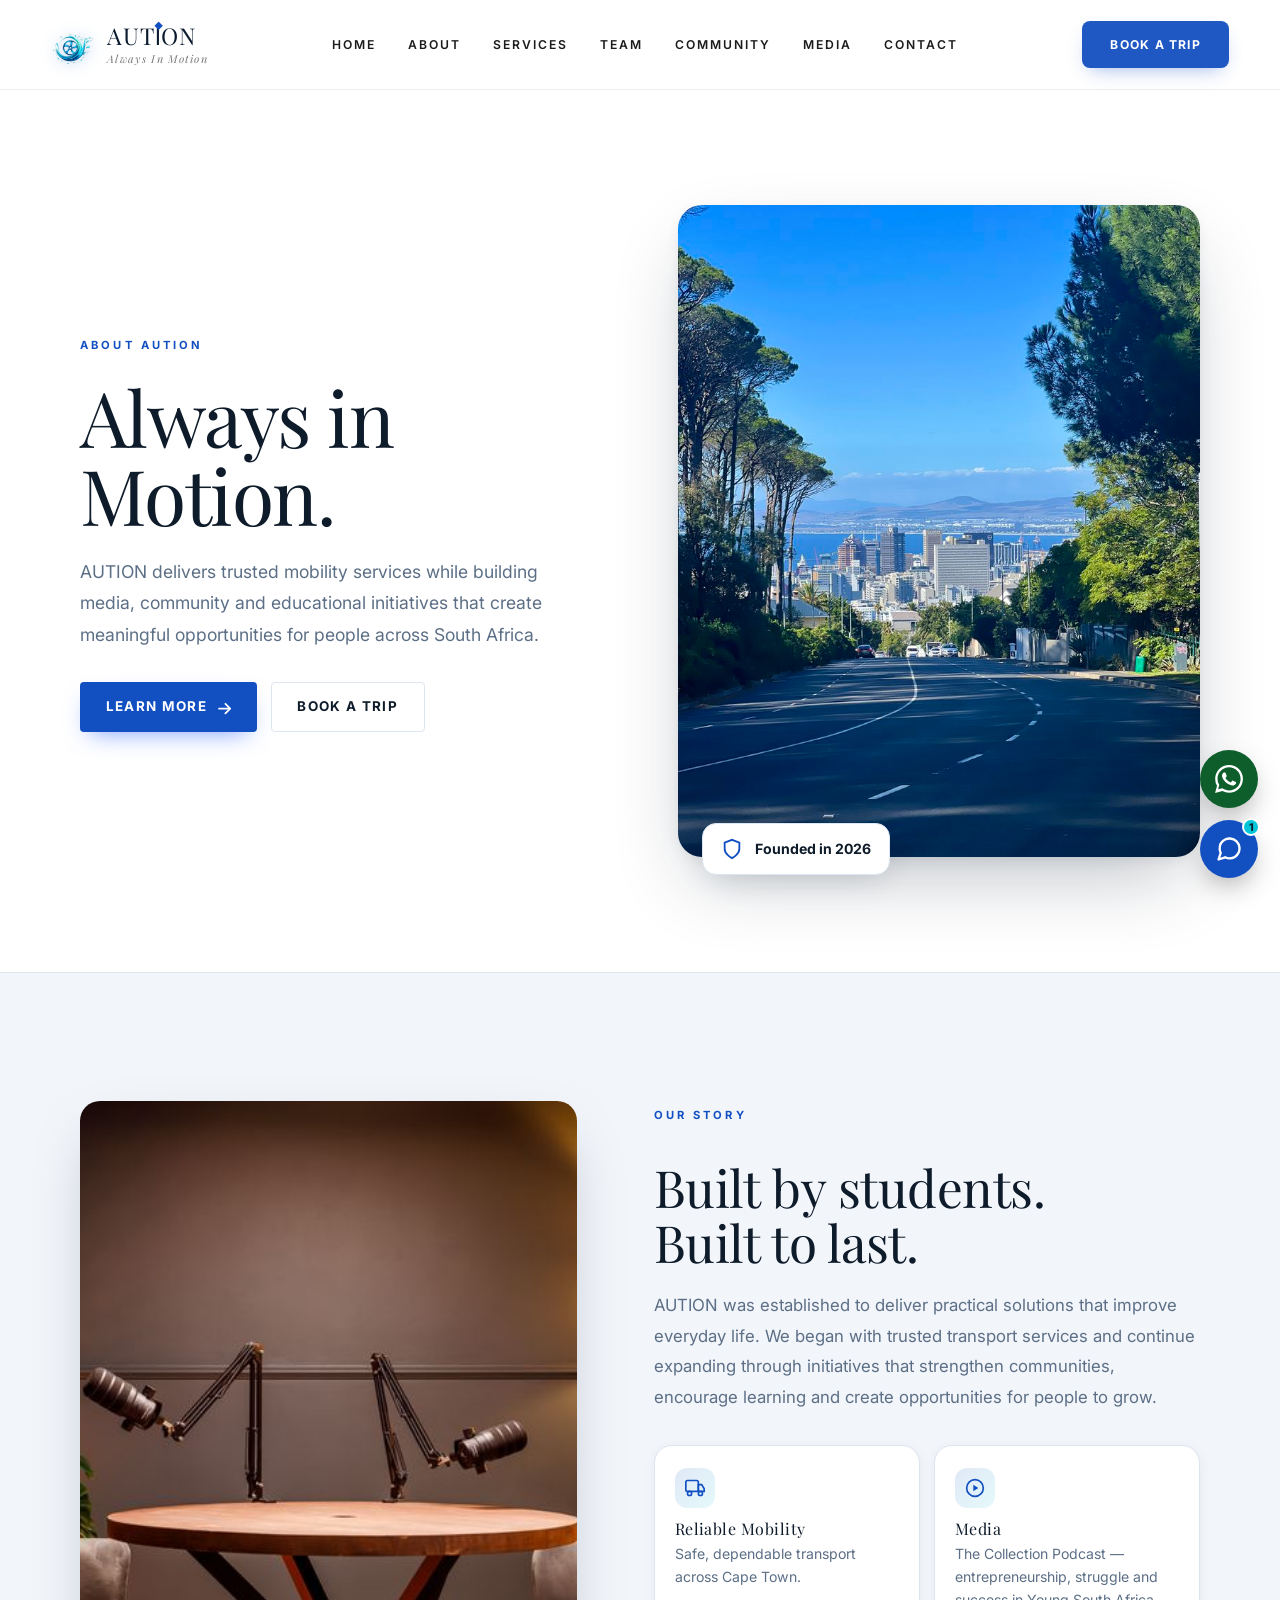
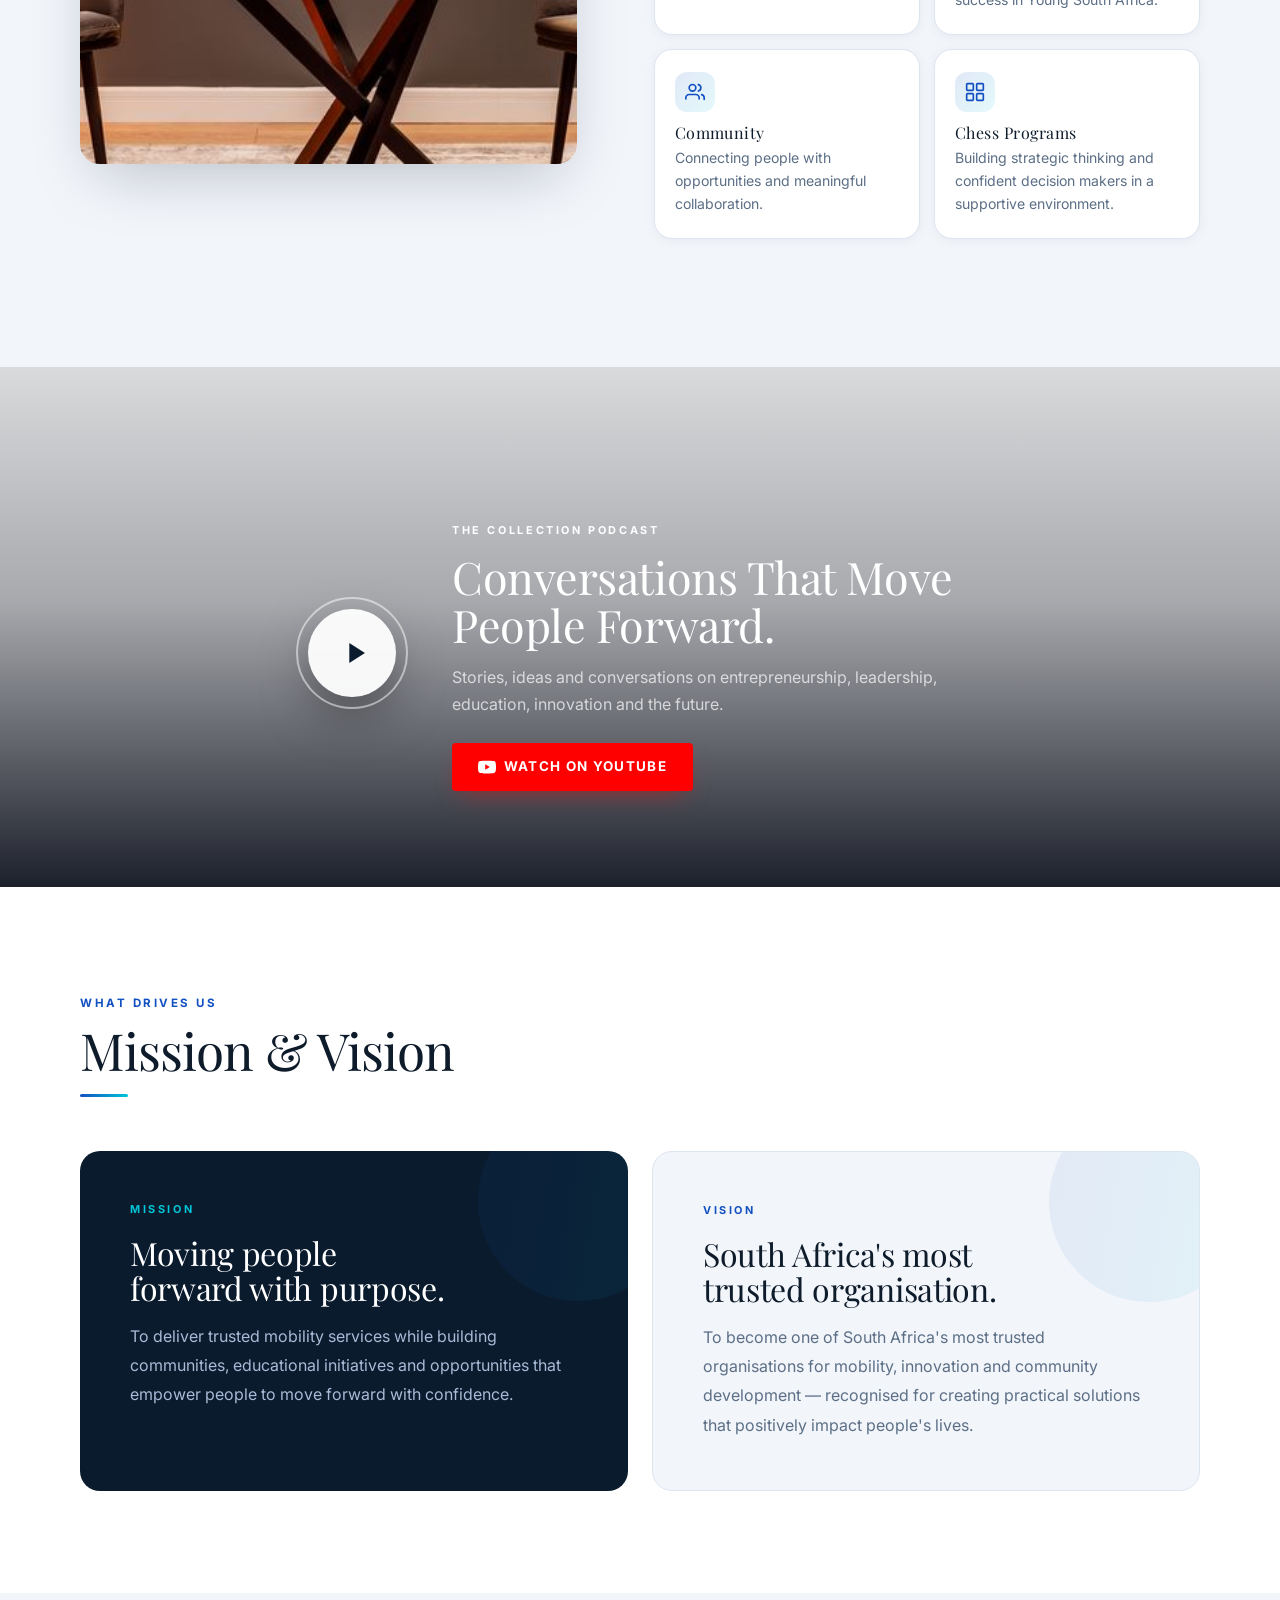
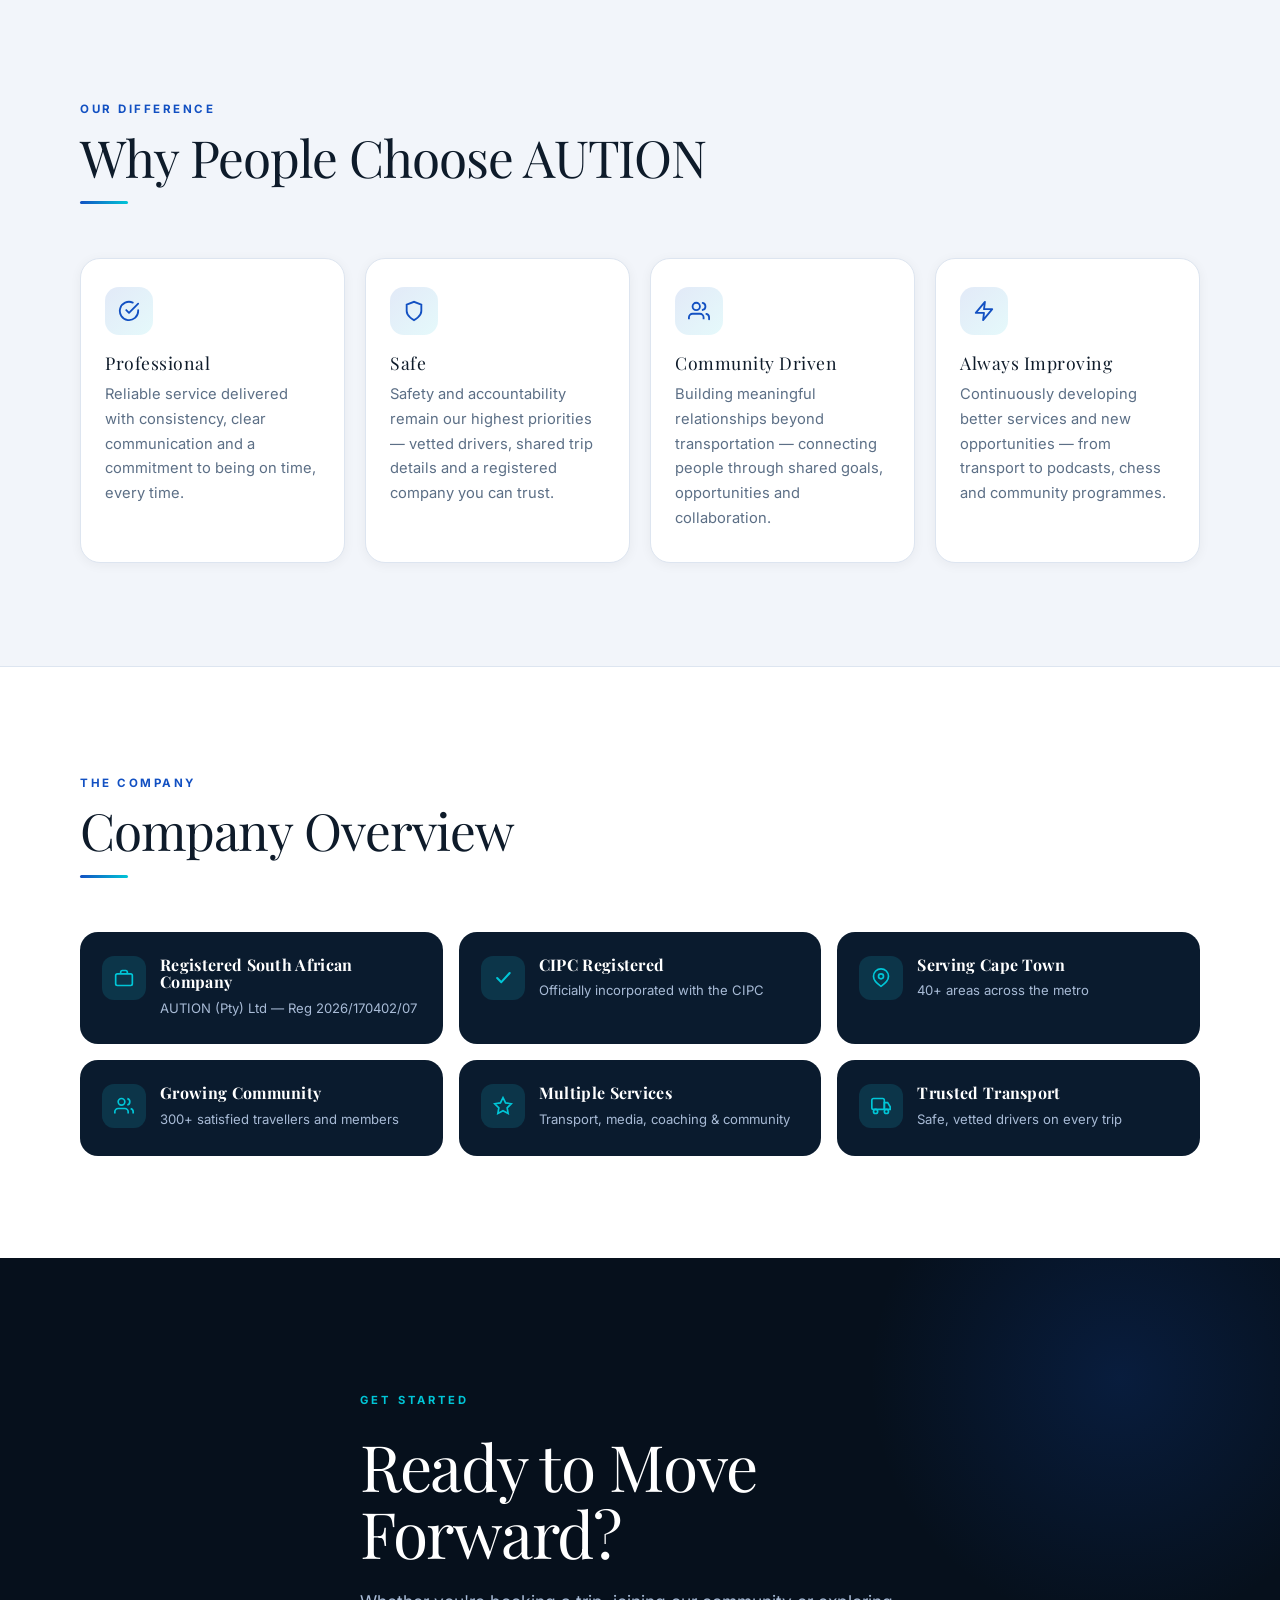
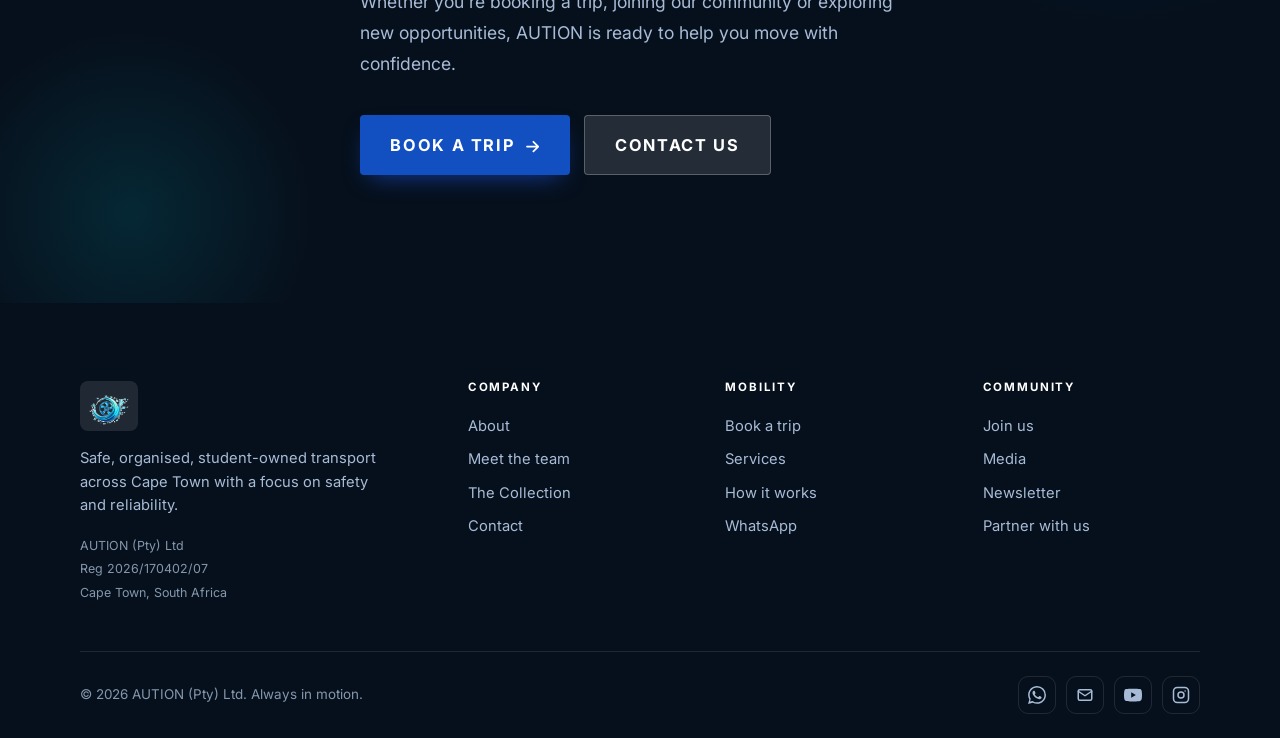
==== commit f37d82a5: "Second edits" ====
--- a/aution-website/about.html
+++ b/aution-website/about.html
@@ -1,16 +1,16 @@
-<!DOCTYPE html>
+﻿<!DOCTYPE html>
 <html lang="en">
 <head>
 <meta charset="UTF-8">
 <meta name="viewport" content="width=device-width, initial-scale=1.0">
-<title>About · AUTION</title>
-<meta name="description" content="Why eight students built AUTION — a registered Cape Town transport company you can trust.">
+<title>About · AUTION — Always in Motion</title>
+<meta name="description" content="AUTION delivers trusted mobility, media, community and educational initiatives that create meaningful opportunities across South Africa.">
 <meta name="theme-color" content="#0A1B2E">
 <meta property="og:title" content="About · AUTION">
-<meta property="og:description" content="Why eight students built AUTION — a registered Cape Town transport company you can trust.">
+<meta property="og:description" content="AUTION delivers trusted mobility, media, community and educational initiatives that create meaningful opportunities across South Africa.">
 <meta property="og:image" content="assets/img/og-image.jpg">
 <meta property="og:type" content="website">
-<link rel="icon" href="data:image/svg+xml,%3Csvg xmlns='http://www.w3.org/2000/svg' viewBox='0 0 32 32'%3E%3Crect width='32' height='32' rx='8' fill='%230A1B2E'/%3E%3Cpath d='M7 23 L16 7 L25 23' fill='none' stroke='%2315D6E6' stroke-width='2.4' stroke-linecap='round' stroke-linejoin='round'/%3E%3Ccircle cx='7' cy='23' r='2.4' fill='%231E5BFF'/%3E%3Ccircle cx='25' cy='23' r='2.4' fill='%2315D6E6'/%3E%3C/svg%3E">
+<link rel="icon" type="image/jpeg" href="assets/img/AutionLogo.jpg">
 <link rel="preconnect" href="https://fonts.googleapis.com">
 <link rel="preconnect" href="https://fonts.gstatic.com" crossorigin>
 <link href="https://fonts.googleapis.com/css2?family=Inter:wght@300;400;500;600;700&family=Playfair+Display:ital,wght@0,700;0,800;0,900;1,700&display=swap" rel="stylesheet">
@@ -20,14 +20,11 @@
 
 <!-- ===== TOP BAR ===== -->
 <div class="topbar">
-  <div class="wrap">
-    <div class="grp left">
-      <a class="ti" href="tel:+27846681513"><svg viewBox="0 0 24 24" fill="none" stroke="currentColor" stroke-width="2"><path d="M22 16.9v3a2 2 0 01-2.2 2 19.8 19.8 0 01-8.6-3 19.5 19.5 0 01-6-6 19.8 19.8 0 01-3-8.6A2 2 0 014.1 2h3a2 2 0 012 1.7c.1.9.4 1.8.7 2.7a2 2 0 01-.5 2.1L8.1 9.9a16 16 0 006 6l1.4-1.2a2 2 0 012.1-.5c.9.3 1.8.6 2.7.7a2 2 0 011.7 2z" stroke-linejoin="round"/></svg>+27 84 668 1513</a>
-      <a class="ti" data-mail><svg viewBox="0 0 24 24" fill="none" stroke="currentColor" stroke-width="2"><rect x="3" y="5" width="18" height="14" rx="2"/><path d="M3 7l9 6 9-6" stroke-linecap="round" stroke-linejoin="round"/></svg>aution.pty.ltd@gmail.com</a>
-    </div>
-    <div class="grp">
-      <span class="ti"><svg viewBox="0 0 24 24" fill="none" stroke="currentColor" stroke-width="2"><path d="M21 10c0 6-9 12-9 12s-9-6-9-12a9 9 0 0118 0z" stroke-linejoin="round"/><circle cx="12" cy="10" r="3"/></svg>Cape Town, South Africa</span>
-      <span class="tag">Always in Motion</span>
+  <div class="wrap topbar-grid">
+    <div class="topbar-left">Student transport across Cape Town · Safe · Registered · Always in Motion</div>
+    <div class="topbar-right">
+      <span>Always in Motion.</span>
+      <a class="topbar-email" href="mailto:support@aution.co.za"><svg viewBox="0 0 24 24" fill="none" stroke="currentColor" stroke-width="2"><rect x="3" y="5" width="18" height="14" rx="2"/><path d="M3 7l9 6 9-6" stroke-linecap="round" stroke-linejoin="round"/></svg>support@aution.co.za</a>
     </div>
   </div>
 </div>
@@ -57,76 +54,256 @@
 </header>
 <div class="menu-backdrop" id="menuBackdrop"></div>
 <aside class="mobile-menu" id="mobileMenu" aria-label="Mobile menu">
-    <a href="index.html" data-page="home">Home</a>
-    <a href="about.html" data-page="about">About</a>
-    <a href="services.html" data-page="services">Services</a>
-    <a href="team.html" data-page="team">Team</a>
-    <a href="community.html" data-page="community">Community</a>
-    <a href="media.html" data-page="media">Media</a>
-    <a href="contact.html" data-page="contact">Contact</a>
-    <a href="book.html" class="btn btn-primary">Book a trip</a>
+  <a href="index.html" data-page="home">Home</a>
+  <a href="about.html" data-page="about">About</a>
+  <a href="services.html" data-page="services">Services</a>
+  <a href="team.html" data-page="team">Team</a>
+  <a href="community.html" data-page="community">Community</a>
+  <a href="media.html" data-page="media">Media</a>
+  <a href="contact.html" data-page="contact">Contact</a>
+  <a href="book.html" class="btn btn-primary">Book a trip</a>
 </aside>
 
 <main>
-  <section class="page-hero">
+
+  <!-- ===== S1: HERO ===== -->
+  <section class="ab-hero">
+    <div class="wrap ab-hero-layout">
+      <div class="ab-hero-text reveal">
+        <span class="ab-label">ABOUT AUTION</span>
+        <h1>Always in<br>Motion.</h1>
+        <p>AUTION delivers trusted mobility services while building media, community and educational initiatives that create meaningful opportunities for people across South Africa.</p>
+        <div class="ab-hero-actions">
+          <a href="#story" class="btn btn-primary">Learn More <svg viewBox="0 0 20 20" fill="none" stroke="currentColor" stroke-width="2.2"><path d="M5 12h14M13 6l6 6-6 6" stroke-linecap="round" stroke-linejoin="round"/></svg></a>
+          <a href="book.html" class="btn btn-ghost">Book a Trip</a>
+        </div>
+      </div>
+      <div class="ab-hero-img reveal d1">
+        <img src="assets/img/about-story.jpg" alt="AUTION services in action">
+        <div class="ab-hero-badge">
+          <svg viewBox="0 0 24 24" fill="none" stroke="currentColor" stroke-width="2"><path d="M12 22s8-4 8-10V5l-8-3-8 3v7c0 6 8 10 8 10z"/></svg>
+          <div>
+            <strong>Founded in 2026</strong>
+          </div>
+        </div>
+      </div>
+    </div>
+  </section>
+
+  <!-- ===== S2: OUR STORY ===== -->
+  <section class="ab-story" id="story">
+    <div class="wrap ab-story-layout">
+      <div class="ab-story-img reveal">
+        <img src="assets/img/welcome.jpg" alt="AUTION community">
+      </div>
+      <div class="ab-story-content reveal d1">
+        <span class="ab-label">OUR STORY</span>
+        <h2>Built by students.<br>Built to last.</h2>
+        <p>AUTION was established to deliver practical solutions that improve everyday life. We began with trusted transport services and continue expanding through initiatives that strengthen communities, encourage learning and create opportunities for people to grow.</p>
+        <div class="story-cards">
+          <div class="story-card reveal">
+            <div class="sc-icon">
+              <svg viewBox="0 0 24 24" fill="none" stroke="currentColor" stroke-width="2"><rect x="1" y="3" width="15" height="13" rx="2"/><path d="M16 8h4l3 5v3h-7V8z"/><circle cx="5.5" cy="18.5" r="2.5"/><circle cx="18.5" cy="18.5" r="2.5"/></svg>
+            </div>
+            <h4>Reliable Mobility</h4>
+            <p>Safe, dependable transport across Cape Town.</p>
+          </div>
+          <div class="story-card reveal d1">
+            <div class="sc-icon">
+              <svg viewBox="0 0 24 24" fill="none" stroke="currentColor" stroke-width="2"><circle cx="12" cy="12" r="10"/><polygon points="10 8 16 12 10 16 10 8" fill="currentColor" stroke="none"/></svg>
+            </div>
+            <h4>Media</h4>
+            <p>The Collection Podcast — entrepreneurship, struggle and success in Young South Africa.</p>
+          </div>
+          <div class="story-card reveal d2">
+            <div class="sc-icon">
+              <svg viewBox="0 0 24 24" fill="none" stroke="currentColor" stroke-width="2"><path d="M17 21v-2a4 4 0 00-4-4H5a4 4 0 00-4 4v2"/><circle cx="9" cy="7" r="4"/><path d="M23 21v-2a4 4 0 00-3-3.87M16 3.13a4 4 0 010 7.75" stroke-linecap="round" stroke-linejoin="round"/></svg>
+            </div>
+            <h4>Community</h4>
+            <p>Connecting people with opportunities and meaningful collaboration.</p>
+          </div>
+          <div class="story-card reveal d3">
+            <div class="sc-icon">
+              <svg viewBox="0 0 24 24" fill="none" stroke="currentColor" stroke-width="2"><rect x="2" y="2" width="8" height="8" rx="1"/><rect x="14" y="2" width="8" height="8" rx="1"/><rect x="2" y="14" width="8" height="8" rx="1"/><rect x="14" y="14" width="8" height="8" rx="1"/></svg>
+            </div>
+            <h4>Chess Programs</h4>
+            <p>Building strategic thinking and confident decision makers in a supportive environment.</p>
+          </div>
+        </div>
+      </div>
+    </div>
+  </section>
+
+  <!-- ===== S3: FEATURED VIDEO ===== -->
+  <section class="ab-video">
+    <div class="ab-video-bg" style="background-image:url('assets/img/podcast-banner.jpg')"></div>
+    <div class="wrap ab-video-inner">
+      <a href="https://www.youtube.com/@THECOLLECTIONPODCAST" class="ab-video-play" target="_blank" rel="noopener noreferrer" aria-label="Watch The Collection Podcast on YouTube">
+        <svg viewBox="0 0 24 24" fill="currentColor"><path d="M8 5v14l11-7z"/></svg>
+      </a>
+      <div class="ab-video-label">
+        <span class="ab-video-tag">THE COLLECTION PODCAST</span>
+        <h2>Conversations That Move<br>People Forward.</h2>
+        <p>Stories, ideas and conversations on entrepreneurship, leadership, education, innovation and the future.</p>
+        <a href="https://www.youtube.com/@THECOLLECTIONPODCAST" class="btn btn-yt" target="_blank" rel="noopener noreferrer">
+          <svg viewBox="0 0 24 24" fill="currentColor" style="width:18px;height:18px"><path d="M23.5 6.2a3 3 0 00-2.1-2.1C19.5 3.5 12 3.5 12 3.5s-7.5 0-9.4.6A3 3 0 00.5 6.2 31 31 0 000 12a31 31 0 00.5 5.8 3 3 0 002.1 2.1c1.9.6 9.4.6 9.4.6s7.5 0 9.4-.6a3 3 0 002.1-2.1A31 31 0 0024 12a31 31 0 00-.5-5.8zM9.6 15.6V8.4l6.2 3.6-6.2 3.6z"/></svg>
+          Watch on YouTube
+        </a>
+      </div>
+    </div>
+  </section>
+
+  <!-- ===== S4: MISSION & VISION ===== -->
+  <section class="band" style="background:#fff">
     <div class="wrap">
-      <span class="ph-eyebrow">About AUTION</span>
-      <h1>We are<br>AUTION</h1>
-      <div class="ph-bar"></div>
-      <p>Reliable, safe, and affordable transport for students in Cape Town — at fixed prices, with trusted drivers, and a company you can actually count on.</p>
-    </div>
-  </section>
-  <section class="editorial-section">
-    <div class="wrap editorial-layout">
-      <div class="editorial-photo reveal">
-        <img src="assets/img/about-story.jpg" alt="The AUTION story">
-      </div>
-      <div class="editorial-text reveal d1">
-        <span class="editorial-label">Why AUTION</span>
-        <h2 class="editorial-h">Built by<br>students,<br>for <span>students</span></h2>
-        <p class="editorial-p">Getting around Cape Town as a student is harder than it should be — late-night trips, airport runs, scattered group plans. We were all dealing with the same thing. That's the catalyst. Always in Motion.</p>
-        <div class="editorial-actions">
-          <a href="team.html" class="btn btn-primary">Meet the team</a>
-          <a href="book.html" class="btn btn-ghost">Book a trip</a>
-        </div>
-      </div>
-    </div>
-  </section>
-
-  <section class="band">
+      <div class="sec-title reveal" style="text-align:left;margin:0 0 clamp(34px,5vw,54px)">
+        <span class="eyebrow">What drives us</span>
+        <h2>Mission &amp; Vision</h2>
+        <div class="bar" style="margin:16px 0 0"></div>
+      </div>
+      <div class="mv-grid">
+        <div class="mv-card mv-mission reveal">
+          <span class="mv-card-tag">Mission</span>
+          <h3>Moving people<br>forward with purpose.</h3>
+          <p>To deliver trusted mobility services while building communities, educational initiatives and opportunities that empower people to move forward with confidence.</p>
+          <div class="mv-accent"></div>
+        </div>
+        <div class="mv-card mv-vision reveal d1">
+          <span class="mv-card-tag">Vision</span>
+          <h3>South Africa's most<br>trusted organisation.</h3>
+          <p>To become one of South Africa's most trusted organisations for mobility, innovation and community development — recognised for creating practical solutions that positively impact people's lives.</p>
+          <div class="mv-accent"></div>
+        </div>
+      </div>
+    </div>
+  </section>
+
+  <!-- ===== S5: WHY CHOOSE AUTION ===== -->
+  <section class="band" style="background:var(--cloud)">
     <div class="wrap">
-      <div class="grid g-2" style="max-width:920px;margin:0 auto">
-        <div class="card reveal"><div class="ic"><svg viewBox="0 0 24 24" fill="none" stroke="currentColor" stroke-width="2"><path d="M12 2l8 4v6c0 5-3.5 8-8 10-4.5-2-8-5-8-10V6l8-4z" stroke-linejoin="round"/></svg></div><h3>Our mission</h3><p>To move people across Cape Town safely and reliably — and turn everyday operations into long-term, student-owned value.</p></div>
-        <div class="card reveal d1"><div class="ic"><svg viewBox="0 0 24 24" fill="none" stroke="currentColor" stroke-width="2.2"><path d="M5 12h14M13 6l6 6-6 6" stroke-linecap="round" stroke-linejoin="round"/></svg></div><h3>Our vision</h3><p>To be the leading personal smart driver transportation company in Cape Town, known for our commitment to safety, reliability, and affordability. </p></div>
-      </div>
-    </div>
-  </section>
-
-  <section class="band">
+      <div class="sec-title reveal" style="text-align:left;margin:0 0 clamp(34px,5vw,54px)">
+        <span class="eyebrow">Our difference</span>
+        <h2>Why People Choose AUTION</h2>
+        <div class="bar" style="margin:16px 0 0"></div>
+      </div>
+      <div class="why-grid">
+        <div class="why-card reveal">
+          <div class="why-icon">
+            <svg viewBox="0 0 24 24" fill="none" stroke="currentColor" stroke-width="2"><path d="M22 11.08V12a10 10 0 11-5.93-9.14" stroke-linecap="round" stroke-linejoin="round"/><path d="M22 4L12 14.01l-3-3" stroke-linecap="round" stroke-linejoin="round"/></svg>
+          </div>
+          <h4>Professional</h4>
+          <p>Reliable service delivered with consistency, clear communication and a commitment to being on time, every time.</p>
+        </div>
+        <div class="why-card reveal d1">
+          <div class="why-icon">
+            <svg viewBox="0 0 24 24" fill="none" stroke="currentColor" stroke-width="2"><path d="M12 22s8-4 8-10V5l-8-3-8 3v7c0 6 8 10 8 10z"/></svg>
+          </div>
+          <h4>Safe</h4>
+          <p>Safety and accountability remain our highest priorities — vetted drivers, shared trip details and a registered company you can trust.</p>
+        </div>
+        <div class="why-card reveal d2">
+          <div class="why-icon">
+            <svg viewBox="0 0 24 24" fill="none" stroke="currentColor" stroke-width="2"><path d="M17 21v-2a4 4 0 00-4-4H5a4 4 0 00-4 4v2"/><circle cx="9" cy="7" r="4"/><path d="M23 21v-2a4 4 0 00-3-3.87M16 3.13a4 4 0 010 7.75" stroke-linecap="round" stroke-linejoin="round"/></svg>
+          </div>
+          <h4>Community Driven</h4>
+          <p>Building meaningful relationships beyond transportation — connecting people through shared goals, opportunities and collaboration.</p>
+        </div>
+        <div class="why-card reveal d3">
+          <div class="why-icon">
+            <svg viewBox="0 0 24 24" fill="none" stroke="currentColor" stroke-width="2"><path d="M13 2L3 14h9l-1 8 10-12h-9l1-8z" stroke-linecap="round" stroke-linejoin="round"/></svg>
+          </div>
+          <h4>Always Improving</h4>
+          <p>Continuously developing better services and new opportunities — from transport to podcasts, chess and community programmes.</p>
+        </div>
+      </div>
+    </div>
+  </section>
+
+  <!-- ===== S6: COMPANY OVERVIEW ===== -->
+  <section class="band" style="background:#fff;border-top:1px solid var(--line)">
     <div class="wrap">
-      <div class="sec-title reveal"><span class="eyebrow">Why trust us</span><h2>Trust isn't claimed. It's structured.</h2><div class="bar"></div></div>
-      <div class="grid g-3">
-        <div class="card reveal"><div class="ic"><svg viewBox="0 0 24 24" fill="none" stroke="currentColor" stroke-width="3"><path d="M5 12l5 5L20 6" stroke-linecap="round" stroke-linejoin="round"/></svg></div><h3>Aution.Co</h3><p>AUTION (Pty) Ltd is incorporated with CIPC (Reg 2026/170402/07) and its mission is to provide safe, reliable, and affordable transportation for students and young professionals in Cape Town.</p></div>
-        <div class="card reveal d1"><div class="ic"><svg viewBox="0 0 24 24" fill="none" stroke="currentColor" stroke-width="2"><path d="M12 2l8 4v6c0 5-3.5 8-8 10-4.5-2-8-5-8-10V6l8-4z" stroke-linejoin="round"/></svg></div><h3>Safety on every trip</h3><p>Vetted drivers and shared trip details mean someone always knows where you are.</p></div>
-        <div class="card reveal d2"><div class="ic"><svg viewBox="0 0 24 24" fill="none" stroke="currentColor" stroke-width="2"><path d="M17 21v-2a4 4 0 00-4-4H5a4 4 0 00-4 4v2M9 7a3 3 0 110 6 3 3 0 010-6zM23 21v-2a4 4 0 00-3-3.87M16 3.13a4 4 0 010 7.75" stroke-linecap="round" stroke-linejoin="round"/></svg></div><h3>Accountable</h3><p>With Consistand drivers and Tracked trip details. Accountability to each other means reliability for you.</p></div>
-      </div>
-    </div>
-  </section>
-
-  <section class="cta">
-    <div class="cta-bg" style="background-image:url('assets/img/cta-bg.jpg')"></div>
-    <div class="wrap band">
-      <h2>Ready to ride with us?</h2>
-      <p>Book your first trip and see why students across Cape Town trust AUTION.</p>
-      <div class="cta-actions">
-        <a href="book.html" class="btn btn-primary btn-lg">Book a trip <svg viewBox="0 0 24 24" fill="none" stroke="currentColor" stroke-width="2.2"><path d="M5 12h14M13 6l6 6-6 6" stroke-linecap="round" stroke-linejoin="round"/></svg></a>
-        <a class="btn btn-wa btn-lg" data-wa="Hi AUTION 👋"><svg viewBox="0 0 24 24" fill="currentColor"><path d="M.057 24l1.687-6.163a11.867 11.867 0 01-1.587-5.945C.16 5.335 5.495 0 12.05 0a11.817 11.817 0 018.413 3.488 11.824 11.824 0 013.48 8.414c-.003 6.557-5.338 11.892-11.893 11.892a11.9 11.9 0 01-5.688-1.448L.057 24zm6.597-3.807c1.676.995 3.276 1.591 5.392 1.592 5.448 0 9.886-4.434 9.889-9.885.002-5.462-4.415-9.89-9.881-9.892-5.452 0-9.887 4.434-9.889 9.884a9.86 9.86 0 001.51 5.26l-.999 3.648 3.589-.943zm11.387-5.464c-.074-.124-.272-.198-.57-.347-.297-.149-1.758-.868-2.031-.967-.272-.099-.47-.149-.669.149-.198.297-.768.967-.941 1.165-.173.198-.347.223-.644.074-.297-.149-1.255-.462-2.39-1.475-.883-.788-1.48-1.761-1.653-2.059-.173-.297-.018-.458.13-.606.134-.133.297-.347.446-.521.151-.172.2-.296.3-.495.099-.198.05-.372-.025-.521-.075-.148-.669-1.611-.916-2.206-.242-.579-.487-.501-.669-.51l-.57-.01c-.198 0-.52.074-.792.372s-1.04 1.016-1.04 2.479 1.065 2.876 1.213 3.074c.149.198 2.095 3.2 5.076 4.487.709.306 1.263.489 1.694.626.712.226 1.36.194 1.872.118.571-.085 1.758-.719 2.006-1.413.248-.695.248-1.29.173-1.414z"/></svg> WhatsApp us</a>
-      </div>
-    </div>
-  </section>
+      <div class="sec-title reveal" style="text-align:left;margin:0 0 clamp(34px,5vw,54px)">
+        <span class="eyebrow">The company</span>
+        <h2>Company Overview</h2>
+        <div class="bar" style="margin:16px 0 0"></div>
+      </div>
+      <div class="overview-grid">
+        <div class="overview-card reveal">
+          <div class="ov-icon">
+            <svg viewBox="0 0 24 24" fill="none" stroke="currentColor" stroke-width="2"><rect x="2" y="7" width="20" height="14" rx="2"/><path d="M16 7V5a2 2 0 00-2-2h-4a2 2 0 00-2 2v2"/><line x1="12" y1="12" x2="12" y2="12.01" stroke-width="3"/></svg>
+          </div>
+          <div class="ov-text">
+            <h4>Registered South African Company</h4>
+            <span>AUTION (Pty) Ltd — Reg 2026/170402/07</span>
+          </div>
+        </div>
+        <div class="overview-card reveal d1">
+          <div class="ov-icon">
+            <svg viewBox="0 0 24 24" fill="none" stroke="currentColor" stroke-width="2"><path d="M5 12l5 5L20 6" stroke-linecap="round" stroke-linejoin="round" stroke-width="2.5"/></svg>
+          </div>
+          <div class="ov-text">
+            <h4>CIPC Registered</h4>
+            <span>Officially incorporated with the CIPC</span>
+          </div>
+        </div>
+        <div class="overview-card reveal d2">
+          <div class="ov-icon">
+            <svg viewBox="0 0 24 24" fill="none" stroke="currentColor" stroke-width="2"><path d="M21 10c0 6-9 12-9 12S3 16 3 10a9 9 0 0118 0z"/><circle cx="12" cy="10" r="3"/></svg>
+          </div>
+          <div class="ov-text">
+            <h4>Serving Cape Town</h4>
+            <span>40+ areas across the metro</span>
+          </div>
+        </div>
+        <div class="overview-card reveal d1">
+          <div class="ov-icon">
+            <svg viewBox="0 0 24 24" fill="none" stroke="currentColor" stroke-width="2"><path d="M17 21v-2a4 4 0 00-4-4H5a4 4 0 00-4 4v2"/><circle cx="9" cy="7" r="4"/><path d="M23 21v-2a4 4 0 00-3-3.87M16 3.13a4 4 0 010 7.75"/></svg>
+          </div>
+          <div class="ov-text">
+            <h4>Growing Community</h4>
+            <span>300+ satisfied travellers and members</span>
+          </div>
+        </div>
+        <div class="overview-card reveal d2">
+          <div class="ov-icon">
+            <svg viewBox="0 0 24 24" fill="none" stroke="currentColor" stroke-width="2"><polygon points="12 2 15.09 8.26 22 9.27 17 14.14 18.18 21.02 12 17.77 5.82 21.02 7 14.14 2 9.27 8.91 8.26 12 2"/></svg>
+          </div>
+          <div class="ov-text">
+            <h4>Multiple Services</h4>
+            <span>Transport, media, coaching &amp; community</span>
+          </div>
+        </div>
+        <div class="overview-card reveal d3">
+          <div class="ov-icon">
+            <svg viewBox="0 0 24 24" fill="none" stroke="currentColor" stroke-width="2"><rect x="1" y="3" width="15" height="13" rx="2"/><path d="M16 8h4l3 5v3h-7V8z"/><circle cx="5.5" cy="18.5" r="2.5"/><circle cx="18.5" cy="18.5" r="2.5"/></svg>
+          </div>
+          <div class="ov-text">
+            <h4>Trusted Transport</h4>
+            <span>Safe, vetted drivers on every trip</span>
+          </div>
+        </div>
+      </div>
+    </div>
+  </section>
+
+  <!-- ===== S7: CTA ===== -->
+  <section class="ab-cta">
+    <div class="ab-cta-orb ab-cta-orb-1"></div>
+    <div class="ab-cta-orb ab-cta-orb-2"></div>
+    <div class="wrap ab-cta-inner reveal">
+      <span class="ab-label" style="color:var(--cyan)">GET STARTED</span>
+      <h2>Ready to Move<br>Forward?</h2>
+      <p>Whether you're booking a trip, joining our community or exploring new opportunities, AUTION is ready to help you move with confidence.</p>
+      <div class="ab-cta-actions">
+        <a href="book.html" class="btn btn-primary btn-lg">Book a Trip <svg viewBox="0 0 20 20" fill="none" stroke="currentColor" stroke-width="2.2"><path d="M5 12h14M13 6l6 6-6 6" stroke-linecap="round" stroke-linejoin="round"/></svg></a>
+        <a href="contact.html" class="btn btn-light btn-lg">Contact Us</a>
+      </div>
+    </div>
+  </section>
+
 </main>
 
-<!-- ===== FLOATING WIDGET (chat + whatsapp) ===== -->
+<!-- ===== FLOATING WIDGET ===== -->
 <div class="fab">
   <a class="fab-btn fab-wa" data-wa="Hi AUTION 👋 I'd like to book a trip." aria-label="Chat on WhatsApp"><span class="fab-label">Chat on WhatsApp</span><svg viewBox="0 0 24 24" fill="currentColor"><path d="M.057 24l1.687-6.163a11.867 11.867 0 01-1.587-5.945C.16 5.335 5.495 0 12.05 0a11.817 11.817 0 018.413 3.488 11.824 11.824 0 013.48 8.414c-.003 6.557-5.338 11.892-11.893 11.892a11.9 11.9 0 01-5.688-1.448L.057 24zm6.597-3.807c1.676.995 3.276 1.591 5.392 1.592 5.448 0 9.886-4.434 9.889-9.885.002-5.462-4.415-9.89-9.881-9.892-5.452 0-9.887 4.434-9.889 9.884a9.86 9.86 0 001.51 5.26l-.999 3.648 3.589-.943zm11.387-5.464c-.074-.124-.272-.198-.57-.347-.297-.149-1.758-.868-2.031-.967-.272-.099-.47-.149-.669.149-.198.297-.768.967-.941 1.165-.173.198-.347.223-.644.074-.297-.149-1.255-.462-2.39-1.475-.883-.788-1.48-1.761-1.653-2.059-.173-.297-.018-.458.13-.606.134-.133.297-.347.446-.521.151-.172.2-.296.3-.495.099-.198.05-.372-.025-.521-.075-.148-.669-1.611-.916-2.206-.242-.579-.487-.501-.669-.51l-.57-.01c-.198 0-.52.074-.792.372s-1.04 1.016-1.04 2.479 1.065 2.876 1.213 3.074c.149.198 2.095 3.2 5.076 4.487.709.306 1.263.489 1.694.626.712.226 1.36.194 1.872.118.571-.085 1.758-.719 2.006-1.413.248-.695.248-1.29.173-1.414z"/></svg></a>
   <button class="fab-btn fab-chat" id="chatToggle" aria-label="Need help? Open chat"><span class="fab-label">Need help?</span><span class="badge">1</span><svg viewBox="0 0 24 24" fill="none" stroke="currentColor" stroke-width="2"><path d="M21 11.5a8.38 8.38 0 01-.9 3.8 8.5 8.5 0 01-7.6 4.7 8.38 8.38 0 01-3.8-.9L3 21l1.9-5.7a8.38 8.38 0 01-.9-3.8 8.5 8.5 0 014.7-7.6 8.38 8.38 0 013.8-.9h.5a8.48 8.48 0 018 8v.5z" stroke-linecap="round" stroke-linejoin="round"/></svg></button>
@@ -153,7 +330,7 @@
     <div class="foot-top">
       <div class="foot-brand">
         <img src="assets/img/AutionLogo.jpg" alt="AUTION">
-        <p>Safe, organised, student-owned transport across Cape Town — and a company built to grow far beyond it.</p>
+        <p>Safe, organised, student-owned transport across Cape Town with a focus on safety and reliability.</p>
         <div class="foot-reg">AUTION (Pty) Ltd<br>Reg 2026/170402/07<br>Cape Town, South Africa</div>
       </div>
       <div class="foot-col">
@@ -175,7 +352,7 @@
         <a data-wa="Hi AUTION 👋" aria-label="WhatsApp"><svg viewBox="0 0 24 24" fill="currentColor"><path d="M.057 24l1.687-6.163a11.867 11.867 0 01-1.587-5.945C.16 5.335 5.495 0 12.05 0a11.817 11.817 0 018.413 3.488 11.824 11.824 0 013.48 8.414c-.003 6.557-5.338 11.892-11.893 11.892a11.9 11.9 0 01-5.688-1.448L.057 24zm6.597-3.807c1.676.995 3.276 1.591 5.392 1.592 5.448 0 9.886-4.434 9.889-9.885.002-5.462-4.415-9.89-9.881-9.892-5.452 0-9.887 4.434-9.889 9.884a9.86 9.86 0 001.51 5.26l-.999 3.648 3.589-.943zm11.387-5.464c-.074-.124-.272-.198-.57-.347-.297-.149-1.758-.868-2.031-.967-.272-.099-.47-.149-.669.149-.198.297-.768.967-.941 1.165-.173.198-.347.223-.644.074-.297-.149-1.255-.462-2.39-1.475-.883-.788-1.48-1.761-1.653-2.059-.173-.297-.018-.458.13-.606.134-.133.297-.347.446-.521.151-.172.2-.296.3-.495.099-.198.05-.372-.025-.521-.075-.148-.669-1.611-.916-2.206-.242-.579-.487-.501-.669-.51l-.57-.01c-.198 0-.52.074-.792.372s-1.04 1.016-1.04 2.479 1.065 2.876 1.213 3.074c.149.198 2.095 3.2 5.076 4.487.709.306 1.263.489 1.694.626.712.226 1.36.194 1.872.118.571-.085 1.758-.719 2.006-1.413.248-.695.248-1.29.173-1.414z"/></svg></a>
         <a data-mail aria-label="Email"><svg viewBox="0 0 24 24" fill="none" stroke="currentColor" stroke-width="2"><rect x="3" y="5" width="18" height="14" rx="2"/><path d="M3 7l9 6 9-6" stroke-linecap="round" stroke-linejoin="round"/></svg></a>
         <a data-yt aria-label="YouTube"><svg viewBox="0 0 24 24" fill="currentColor"><path d="M23.5 6.2a3 3 0 00-2.1-2.1C19.5 3.5 12 3.5 12 3.5s-7.5 0-9.4.6A3 3 0 00.5 6.2 31 31 0 000 12a31 31 0 00.5 5.8 3 3 0 002.1 2.1c1.9.6 9.4.6 9.4.6s7.5 0 9.4-.6a3 3 0 002.1-2.1A31 31 0 0024 12a31 31 0 00-.5-5.8zM9.6 15.6V8.4l6.2 3.6-6.2 3.6z"/></svg></a>
-        <a href="#" onclick="return false" aria-label="Instagram"><svg viewBox="0 0 24 24" fill="none" stroke="currentColor" stroke-width="2"><rect x="2" y="2" width="20" height="20" rx="5"/><circle cx="12" cy="12" r="4"/><circle cx="17.5" cy="6.5" r="1" fill="currentColor" stroke="none"/></svg></a>
+        <a href="https://www.instagram.com/aution2026?igsh=MXR4emF2YjE4eGlzeg==" target="_blank" rel="noopener noreferrer" aria-label="Instagram"><svg viewBox="0 0 24 24" fill="none" stroke="currentColor" stroke-width="2"><rect x="2" y="2" width="20" height="20" rx="5"/><circle cx="12" cy="12" r="4"/><circle cx="17.5" cy="6.5" r="1" fill="currentColor" stroke="none"/></svg></a>
       </div>
     </div>
   </div>
@@ -183,4 +360,4 @@
 
 <script src="js/main.js"></script>
 </body>
-</html>+</html>
--- a/aution-website/css/style.css
+++ b/aution-website/css/style.css
@@ -183,7 +183,7 @@
 
 /* page banner (inner pages) */
 .banner{position:relative;color:#fff;overflow:hidden;background:#0a0a0a}
-.banner-bg{position:absolute;inset:0;background-size:cover;background-position:center;filter:blur(6px) brightness(.58);z-index:0;transform:scale(1.09)}
+.banner-bg{position:absolute;inset:0;background-size:cover;background-position:center;filter:blur(3px) brightness(.58);z-index:0;transform:scale(1.09)}
 .banner::after{content:"";position:absolute;inset:0;z-index:1;background:rgba(0,0,0,.35);border-bottom:1px solid rgba(255,255,255,.10)}
 .banner .wrap{position:relative;z-index:2;padding-block:clamp(70px,9vw,110px);max-width:820px}
 .banner .crumb{font-size:.72rem;color:var(--cyan);font-weight:700;letter-spacing:.18em;text-transform:uppercase;margin-bottom:.9rem;font-family:'Inter',sans-serif}
@@ -203,16 +203,70 @@
 .strip-item b{display:block;color:var(--ink);font-size:1rem;font-family:'Playfair Display',Georgia,serif;font-weight:700;letter-spacing:.06em;text-transform:uppercase}
 .strip-item span{font-size:.86rem;color:var(--slate);font-family:'Inter',sans-serif}
 
-/* ===== welcome intro (two-column + play) ===== */
-.welcome{display:grid;grid-template-columns:1fr 1fr;gap:clamp(34px,5vw,64px);align-items:center}
-.welcome .eyebrow{font-size:.72rem;font-weight:700;letter-spacing:.22em;text-transform:uppercase;color:var(--blue);font-family:'Inter',sans-serif}
-.welcome h2{font-size:clamp(2rem,3.8vw,3rem);margin:.6rem 0 .4rem;letter-spacing:.05em}
-.welcome .bar{width:48px;height:3px;background:var(--grad);border-radius:2px;margin:14px 0 22px}
-.welcome p{color:var(--slate);text-transform:none;letter-spacing:0;font-weight:400;font-family:'Inter',sans-serif}
-.welcome ul{list-style:none;margin:1.3rem 0;display:grid;gap:12px}
-.welcome ul li{display:flex;gap:12px;align-items:flex-start;font-size:.97rem;font-family:'Inter',sans-serif}
-.welcome ul .tick{width:24px;height:24px;border-radius:6px;background:var(--grad);color:#fff;display:grid;place-items:center;flex:none;margin-top:2px}
-.welcome ul .tick svg{width:13px;height:13px}
+/* ===== welcome intro — two-column layout ===== */
+.welcome{padding:clamp(60px,8vw,100px) 0;background:#fff}
+.welcome-eyebrow{width:100%;text-align:center;padding:0 0 clamp(28px,4vw,48px)}
+.welcome-eyebrow .section-tag{
+  font-size:clamp(1.1rem,2.2vw,1.5rem);font-weight:700;letter-spacing:.12em;
+  font-family:'Inter',sans-serif;text-transform:uppercase;color:var(--blue);
+  background:none;padding:0;border-radius:0;
+  display:inline-block;position:relative}
+.welcome-eyebrow .section-tag::after{
+  content:"";display:block;width:40px;height:3px;background:var(--grad);
+  border-radius:999px;margin:10px auto 0}
+.welcome-layout{display:grid;grid-template-columns:3fr 2fr;gap:clamp(48px,6vw,80px);align-items:center}
+.welcome-text{text-align:left}
+.section-tag{display:inline-block;padding:8px 18px;border-radius:50px;background:#eaf2ff;color:var(--blue);
+  font-weight:700;letter-spacing:1px;font-size:.85rem;text-transform:uppercase;margin-bottom:18px}
+.welcome-text h2{font-size:clamp(2rem,4vw,3.2rem);color:var(--ink);margin:16px 0 24px;line-height:1.15}
+.welcome-text p{font-size:1.05rem;line-height:1.88;color:var(--slate);margin-bottom:18px}
+.welcome-actions{display:flex;gap:18px;flex-wrap:wrap;margin-top:36px}
+
+/* video card — podcast / YouTube */
+.video-card{display:block;width:100%;border-radius:20px;overflow:hidden;
+  box-shadow:0 20px 60px -16px rgba(10,27,46,.28),0 4px 16px -4px rgba(10,27,46,.12);
+  position:relative;aspect-ratio:4/5;
+  transition:transform .4s var(--ease),box-shadow .4s var(--ease);color:#fff}
+.video-card:hover{transform:translateY(-10px);
+  box-shadow:0 36px 80px -16px rgba(10,27,46,.38),0 8px 24px -4px rgba(20,88,214,.16)}
+.video-card img{width:100%;height:100%;object-fit:cover;display:block;transition:transform .7s var(--ease)}
+.video-card:hover img{transform:scale(1.06)}
+.video-card-overlay{position:absolute;inset:0;display:flex;flex-direction:column;
+  align-items:center;justify-content:center;
+  background:linear-gradient(to top,rgba(4,8,20,.78) 0%,rgba(4,8,20,.22) 55%,rgba(4,8,20,.1) 100%)}
+.video-play-btn{width:76px;height:76px;border-radius:50%;background:rgba(255,255,255,.96);
+  display:grid;place-items:center;color:var(--navy);
+  box-shadow:0 16px 48px -10px rgba(0,0,0,.55);
+  transition:transform .3s var(--ease),box-shadow .3s;position:relative;flex:none}
+.video-play-btn::before{content:"";position:absolute;inset:-12px;border-radius:50%;
+  border:2px solid rgba(255,255,255,.5);animation:pulse 2.4s ease-out infinite}
+.video-play-btn svg{width:30px;height:30px;margin-left:4px}
+.video-card:hover .video-play-btn{transform:scale(1.1);box-shadow:0 24px 60px -8px rgba(0,0,0,.65)}
+.video-card-label{position:absolute;bottom:28px;left:28px;right:28px}
+.vc-tag{display:inline-block;font-size:.68rem;font-weight:700;letter-spacing:.2em;
+  text-transform:uppercase;color:var(--cyan);margin-bottom:6px}
+.video-card-label p{font-family:'Playfair Display',Georgia,serif;font-size:1.2rem;
+  font-weight:700;color:#fff;line-height:1.3;margin:0;letter-spacing:.04em}
+
+/* ===== vision cards ===== */
+.vision{padding:100px 24px;background:#F4F7FB;text-align:center}
+.vision h2{font-size:clamp(2rem,4vw,3.2rem);color:var(--ink);margin-bottom:0}
+.vision-grid{max-width:1200px;margin:50px auto 0;display:grid;
+  grid-template-columns:repeat(auto-fit,minmax(260px,1fr));gap:24px;text-align:left}
+.vision-card{background:#fff;border-radius:18px;padding:30px;
+  box-shadow:0 10px 30px rgba(0,0,0,.08);transition:transform .3s}
+.vision-card:hover{transform:translateY(-8px)}
+.vision-card h3{color:var(--ink);margin-bottom:14px}
+.vision-card p{color:#666;line-height:1.7;font-family:'Inter',sans-serif}
+
+/* ===== mission & closing ===== */
+.mission{max-width:900px;margin:100px auto;padding:0 24px;text-align:center}
+.mission h2{font-size:clamp(2rem,4vw,3.2rem);color:var(--ink);margin-bottom:24px}
+.mission p{font-size:1.1rem;line-height:1.9;color:var(--slate);font-family:'Inter',sans-serif}
+.closing{padding:80px 24px;background:var(--navy);text-align:center}
+.closing h2{font-size:clamp(2rem,4vw,3.2rem);color:#fff;margin-bottom:20px}
+.closing p{max-width:800px;margin:0 auto;font-size:1.08rem;line-height:1.9;color:rgba(255,255,255,.75);
+  font-family:'Inter',sans-serif}
 .media-frame{position:relative;border-radius:18px;overflow:hidden;box-shadow:var(--shadow-lg);aspect-ratio:4/3}
 .media-frame img{width:100%;height:100%;object-fit:cover}
 .media-frame .play{position:absolute;inset:0;margin:auto;width:78px;height:78px;border-radius:50%;background:rgba(255,255,255,.94);
@@ -249,7 +303,7 @@
 .navy-bg .card p{color:var(--dmute)}
 
 /* ===== stats ===== */
-.stats{display:grid;grid-template-columns:repeat(4,1fr);gap:26px;text-align:center}
+.stats{display:grid;grid-template-columns:repeat(4,1fr);gap:24px;text-align:center}
 .stat .num{font-family:'Playfair Display',Georgia,serif;font-size:clamp(2.6rem,5.5vw,4rem);font-weight:800;line-height:1;
   background:var(--grad);-webkit-background-clip:text;background-clip:text;color:transparent;font-variant-numeric:tabular-nums;letter-spacing:.04em}
 .stat .lbl{font-size:.74rem;letter-spacing:.12em;text-transform:uppercase;color:var(--dmute);margin-top:10px;font-weight:700;font-family:'Inter',sans-serif}
@@ -281,7 +335,7 @@
   padding:32px 22px 28px;
   box-shadow:0 2px 12px rgba(13,27,42,.07),0 16px 40px -20px rgba(13,27,42,.14);
   transition:transform .3s var(--ease),box-shadow .3s}
-.team-card:hover{transform:translateY(-6px);box-shadow:0 8px 40px -12px rgba(20,88,214,.22),0 2px 12px rgba(13,27,42,.08)}
+.team-card:hover{transform:translateY(-6px);box-shadow:0 8px 40px -12px rgba(14, 45, 104, 0.22),0 2px 12px rgba(13,27,42,.08)}
 .team-photo{width:150px;height:188px;border-radius:100px;margin:0 auto 22px;overflow:hidden;
   box-shadow:0 6px 28px rgba(13,27,42,.13),0 1px 4px rgba(13,27,42,.06)}
 .team-photo img{width:100%;height:100%;object-fit:cover;object-position:center top}
@@ -436,7 +490,7 @@
 @media(max-width:980px){
   .g-4{grid-template-columns:repeat(2,1fr)}
   .stats{grid-template-columns:repeat(2,1fr);gap:30px 20px}
-  .welcome,.split,.book-layout,.contact-grid{grid-template-columns:1fr;gap:32px}
+  .split,.book-layout,.contact-grid{grid-template-columns:1fr;gap:32px}
   .hero .wrap{padding-block:clamp(56px,9vw,90px) clamp(36px,5vw,56px)}
   .hero-card{grid-template-columns:1fr 1fr;margin-inline:0}
   .hero-card>.field-row{grid-column:1/-1;grid-template-columns:1fr 1fr}
@@ -457,6 +511,10 @@
   .hero-card{grid-template-columns:1fr}
   .hero-card>.field-row{grid-column:1;grid-template-columns:1fr}
   .hero-card>#qbGo{grid-column:1}
+  .welcome-layout{grid-template-columns:1fr;gap:36px}
+  .welcome-text{text-align:center}
+  .welcome-actions{justify-content:center}
+  .video-card{aspect-ratio:16/9}
 }
 @media(prefers-reduced-motion:reduce){
   *{animation-duration:.001ms!important;transition-duration:.001ms!important;scroll-behavior:auto!important}
@@ -506,7 +564,7 @@
 p,li,span,label,a,td,th,.hc-sub,.foot-brand p,.form-note,.chat-msg,.opp p,.join-card .js,.tl-item p,.ep-body p{
   text-transform:none;letter-spacing:0;font-family:'Inter',sans-serif;font-weight:400}
 /* re-apply specific overrides that need uppercase */
-.hero-eyebrow,.sec-title .eyebrow,.welcome .eyebrow,.split .eyebrow,.banner .crumb,
+.hero-eyebrow,.sec-title .eyebrow,.split .eyebrow,.banner .crumb,
 .strip-item b,.topbar .tag,.nav-links a,.mobile-menu a,.btn,.ep-cat,.contact-item .k,
 .foot-col h5,.team-card .role,.stat .lbl{text-transform:uppercase}
 a.btn,button.btn{font-family:'Inter',sans-serif;font-weight:700;letter-spacing:.1em}
@@ -632,8 +690,163 @@
 
 @media(max-width:1200px){.team-grid{grid-template-columns:repeat(2,1fr);gap:80px 48px}}
 @media(max-width:768px){
-  .team-grid{grid-template-columns:1fr;gap:64px}
+  .team-grid{
+    display:grid;
+    grid-template-columns:repeat(3,1fr);
+    gap:10px;
+    justify-content:center;
+  }
+  .team-member{min-width:0}
+  .team-member:last-child{grid-column:2}
   .image-wrapper{width:250px;height:250px}
   .team-member h2{font-size:26px}
   .team-member .role{font-size:17px}
 }
+
+/* ============================================================
+   ABOUT PAGE — premium redesign
+   ============================================================ */
+
+/* shared label */
+.ab-label{display:inline-block;font-family:'Inter',sans-serif;font-size:.7rem;font-weight:700;
+  letter-spacing:.28em;text-transform:uppercase;color:var(--blue);margin-bottom:1.4rem}
+
+/* ── S1: HERO ── */
+.ab-hero{background:#fff;padding:clamp(72px,9vw,120px) 0;border-bottom:1px solid var(--line)}
+.ab-hero-layout{display:grid;grid-template-columns:1fr 1fr;gap:clamp(48px,6vw,80px);align-items:center}
+.ab-hero-text h1{font-size:clamp(3rem,6vw,5.4rem);line-height:1.02;letter-spacing:-.02em;
+  color:var(--ink);margin-bottom:1.4rem;text-transform:none}
+.ab-hero-text p{font-size:1.1rem;line-height:1.78;color:var(--slate);max-width:46ch;margin-bottom:2rem}
+.ab-hero-actions{display:flex;gap:14px;flex-wrap:wrap}
+.ab-hero-img{position:relative}
+.ab-hero-img img{width:100%;border-radius:24px;
+  box-shadow:0 32px 80px -20px rgba(10,27,46,.3),0 4px 16px -4px rgba(10,27,46,.1);
+  aspect-ratio:4/5;object-fit:cover;display:block}
+.ab-hero-badge{position:absolute;bottom:-18px;left:24px;
+  background:#fff;border:1px solid var(--line);border-radius:14px;
+  padding:14px 18px;display:flex;align-items:center;gap:12px;
+  box-shadow:0 8px 32px -8px rgba(10,27,46,.18)}
+.ab-hero-badge svg{width:22px;height:22px;stroke:var(--blue);flex:none}
+.ab-hero-badge strong{display:block;font-size:.88rem;color:var(--ink);font-family:'Inter',sans-serif;font-weight:700}
+.ab-hero-badge span{display:block;font-size:.76rem;color:var(--slate);font-family:'Inter',sans-serif}
+
+/* ── S2: STORY ── */
+.ab-story{background:var(--cloud);padding:clamp(80px,10vw,130px) 0}
+.ab-story-layout{display:grid;grid-template-columns:1fr 1.1fr;gap:clamp(48px,6vw,80px);align-items:start}
+.ab-story-img img{width:100%;border-radius:20px;aspect-ratio:3/4;object-fit:cover;
+  box-shadow:0 24px 64px -18px rgba(10,27,46,.26);display:block}
+.ab-story-content h2{font-size:clamp(2.2rem,4vw,3.4rem);line-height:1.08;
+  letter-spacing:-.01em;color:var(--ink);margin:12px 0 20px;text-transform:none}
+.ab-story-content>p{font-size:1.05rem;line-height:1.82;color:var(--slate);margin-bottom:32px}
+.story-cards{display:grid;grid-template-columns:1fr 1fr;gap:14px}
+.story-card{background:#fff;border-radius:18px;padding:22px 20px;
+  border:1px solid var(--line);box-shadow:0 2px 12px rgba(13,27,42,.05);
+  transition:transform .3s var(--ease),box-shadow .3s,border-color .3s}
+.story-card:hover{transform:translateY(-4px);
+  box-shadow:0 16px 40px -12px rgba(10,27,46,.14);border-color:var(--blue)}
+.sc-icon{width:40px;height:40px;border-radius:12px;
+  background:linear-gradient(135deg,rgba(18,80,194,.13),rgba(0,198,215,.1));
+  display:grid;place-items:center;color:var(--blue);margin-bottom:12px;flex:none}
+.sc-icon svg{width:20px;height:20px}
+.story-card h4{font-size:1rem;letter-spacing:.03em;color:var(--ink);margin-bottom:6px}
+.story-card p{font-size:.88rem;color:var(--slate);line-height:1.62}
+
+/* ── S3: VIDEO BANNER ── */
+.ab-video{position:relative;min-height:520px;display:flex;align-items:flex-end;overflow:hidden;color:#fff}
+.ab-video-bg{position:absolute;inset:0;background-size:cover;background-position:center;
+  filter:brightness(.42) saturate(.75);z-index:0;transform:scale(1.04)}
+.ab-video::after{content:"";position:absolute;inset:0;z-index:1;
+  background:linear-gradient(to top,rgba(4,8,20,.9) 0%,rgba(4,8,20,.35) 55%,rgba(4,8,20,.15) 100%)}
+.ab-video-inner{position:relative;z-index:2;display:flex;align-items:flex-end;
+  gap:clamp(28px,5vw,56px);padding-block:clamp(56px,8vw,96px)}
+.ab-video-play{flex:none;width:88px;height:88px;border-radius:50%;
+  background:rgba(255,255,255,.94);display:grid;place-items:center;
+  color:var(--navy);box-shadow:0 20px 56px -12px rgba(0,0,0,.6);
+  transition:transform .3s var(--ease),box-shadow .3s;position:relative;align-self:center}
+.ab-video-play::before{content:"";position:absolute;inset:-12px;border-radius:50%;
+  border:2px solid rgba(255,255,255,.5);animation:pulse 2.4s ease-out infinite}
+.ab-video-play svg{width:34px;height:34px;margin-left:5px}
+.ab-video-play:hover{transform:scale(1.1);box-shadow:0 28px 70px -12px rgba(0,0,0,.72)}
+.ab-video-label{flex:1}
+.ab-video-tag{display:inline-block;font-family:'Inter',sans-serif;font-size:.68rem;
+  font-weight:700;letter-spacing:.24em;text-transform:uppercase;color:#fff;margin-bottom:14px}
+.ab-video-label h2{font-size:clamp(1.8rem,3.5vw,3.2rem);line-height:1.08;color:#fff;
+  letter-spacing:-.01em;margin-bottom:14px;text-transform:none}
+.ab-video-label p{font-size:1rem;color:rgba(255,255,255,.7);max-width:52ch;line-height:1.72;margin-bottom:24px}
+
+/* ── S4: MISSION & VISION ── */
+.mv-grid{display:grid;grid-template-columns:1fr 1fr;gap:24px}
+.mv-card{border-radius:20px;padding:clamp(32px,4vw,50px);position:relative;overflow:hidden}
+.mv-mission{background:var(--navy)}
+.mv-vision{background:var(--cloud);border:1px solid var(--line)}
+.mv-card-tag{font-family:'Inter',sans-serif;font-size:.68rem;font-weight:700;
+  letter-spacing:.24em;text-transform:uppercase;margin-bottom:1rem;display:block}
+.mv-mission .mv-card-tag{color:var(--cyan)}
+.mv-vision .mv-card-tag{color:var(--blue)}
+.mv-card h3{font-size:clamp(1.5rem,2.5vw,2.1rem);line-height:1.12;
+  margin-bottom:1rem;letter-spacing:-.01em;text-transform:none}
+.mv-mission h3{color:#fff}
+.mv-vision h3{color:var(--ink)}
+.mv-card p{font-size:1rem;line-height:1.82}
+.mv-mission p{color:var(--dmute)}
+.mv-vision p{color:var(--slate)}
+.mv-accent{position:absolute;top:-50px;right:-50px;width:200px;height:200px;
+  border-radius:50%;background:var(--grad);opacity:.07;pointer-events:none}
+
+/* ── S5: WHY CHOOSE ── */
+.why-grid{display:grid;grid-template-columns:repeat(4,1fr);gap:20px}
+.why-card{background:#fff;border:1px solid var(--line);border-radius:20px;
+  padding:28px 24px 32px;box-shadow:0 2px 12px rgba(13,27,42,.05);
+  transition:transform .3s var(--ease),box-shadow .3s,border-color .3s}
+.why-card:hover{transform:translateY(-6px);
+  box-shadow:0 20px 48px -14px rgba(10,27,46,.16);border-color:var(--blue)}
+.why-icon{width:48px;height:48px;border-radius:14px;
+  background:linear-gradient(135deg,rgba(18,80,194,.12),rgba(0,198,215,.1));
+  display:grid;place-items:center;color:var(--blue);margin-bottom:18px}
+.why-icon svg{width:22px;height:22px}
+.why-card h4{font-size:1.1rem;letter-spacing:.03em;color:var(--ink);margin-bottom:10px}
+.why-card p{font-size:.92rem;color:var(--slate);line-height:1.68}
+
+/* ── S6: COMPANY OVERVIEW ── */
+.overview-grid{display:grid;grid-template-columns:repeat(3,1fr);gap:16px}
+.overview-card{background:var(--navy);border-radius:18px;padding:24px 22px;
+  display:flex;align-items:flex-start;gap:14px;
+  transition:transform .3s var(--ease),box-shadow .3s}
+.overview-card:hover{transform:translateY(-4px);box-shadow:0 16px 40px -10px rgba(10,27,46,.3)}
+.ov-icon{width:44px;height:44px;border-radius:12px;
+  background:rgba(21,214,230,.14);display:grid;place-items:center;
+  color:var(--cyan);flex:none}
+.ov-icon svg{width:20px;height:20px}
+.ov-text h4{font-size:1rem;color:#fff;letter-spacing:.02em;
+  margin-bottom:4px;font-family:'Playfair Display',Georgia,serif;font-weight:700}
+.ov-text span{font-size:.82rem;color:var(--dmute)}
+
+/* ── S7: CTA ── */
+.ab-cta{position:relative;background:var(--navy-deep);
+  padding:clamp(80px,10vw,130px) 0;overflow:hidden}
+.ab-cta-orb{position:absolute;border-radius:50%;pointer-events:none}
+.ab-cta-orb-1{width:520px;height:520px;top:-140px;right:-100px;
+  background:radial-gradient(circle,rgba(18,80,194,.2) 0%,transparent 68%)}
+.ab-cta-orb-2{width:380px;height:380px;bottom:-100px;left:-60px;
+  background:radial-gradient(circle,rgba(0,198,215,.13) 0%,transparent 68%)}
+.ab-cta-inner{position:relative;z-index:1;max-width:640px}
+.ab-cta h2{font-size:clamp(2.4rem,5vw,4.2rem);color:#fff;
+  letter-spacing:-.02em;margin-bottom:1.2rem;line-height:1.05;text-transform:none}
+.ab-cta p{font-size:1.1rem;color:var(--dmute);line-height:1.78;margin-bottom:2.2rem;max-width:50ch}
+.ab-cta-actions{display:flex;gap:14px;flex-wrap:wrap}
+
+/* ── RESPONSIVE ── */
+@media(max-width:980px){
+  .ab-hero-layout,.ab-story-layout,.mv-grid{grid-template-columns:1fr;gap:40px}
+  .ab-hero-img{margin-bottom:24px}
+  .why-grid{grid-template-columns:repeat(2,1fr)}
+  .overview-grid{grid-template-columns:repeat(2,1fr)}
+  .ab-video-inner{flex-direction:column;align-items:flex-start;gap:28px}
+  .ab-video-play{align-self:flex-start}
+}
+@media(max-width:760px){
+  .story-cards{grid-template-columns:1fr}
+  .why-grid{grid-template-columns:1fr 1fr}
+  .overview-grid{grid-template-columns:1fr}
+  .ab-hero-badge{position:static;display:inline-flex;margin-top:20px}
+}
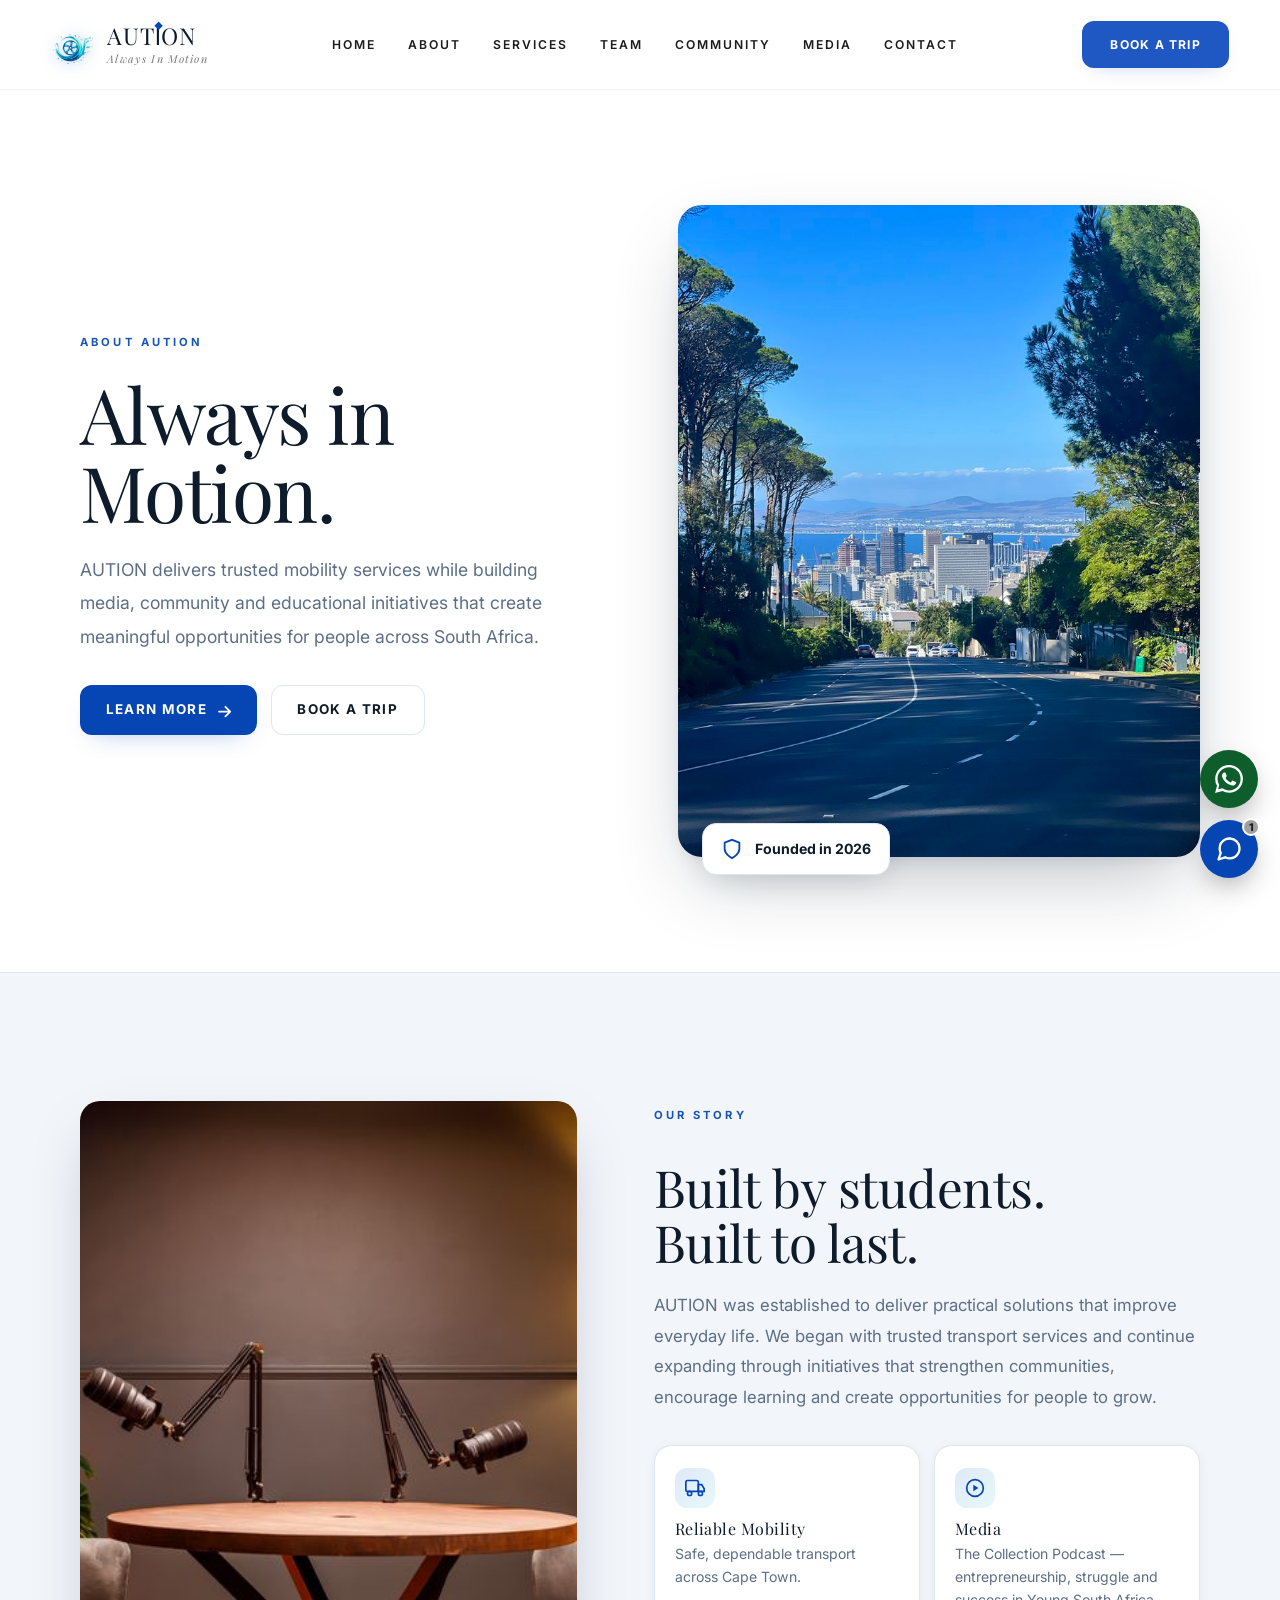
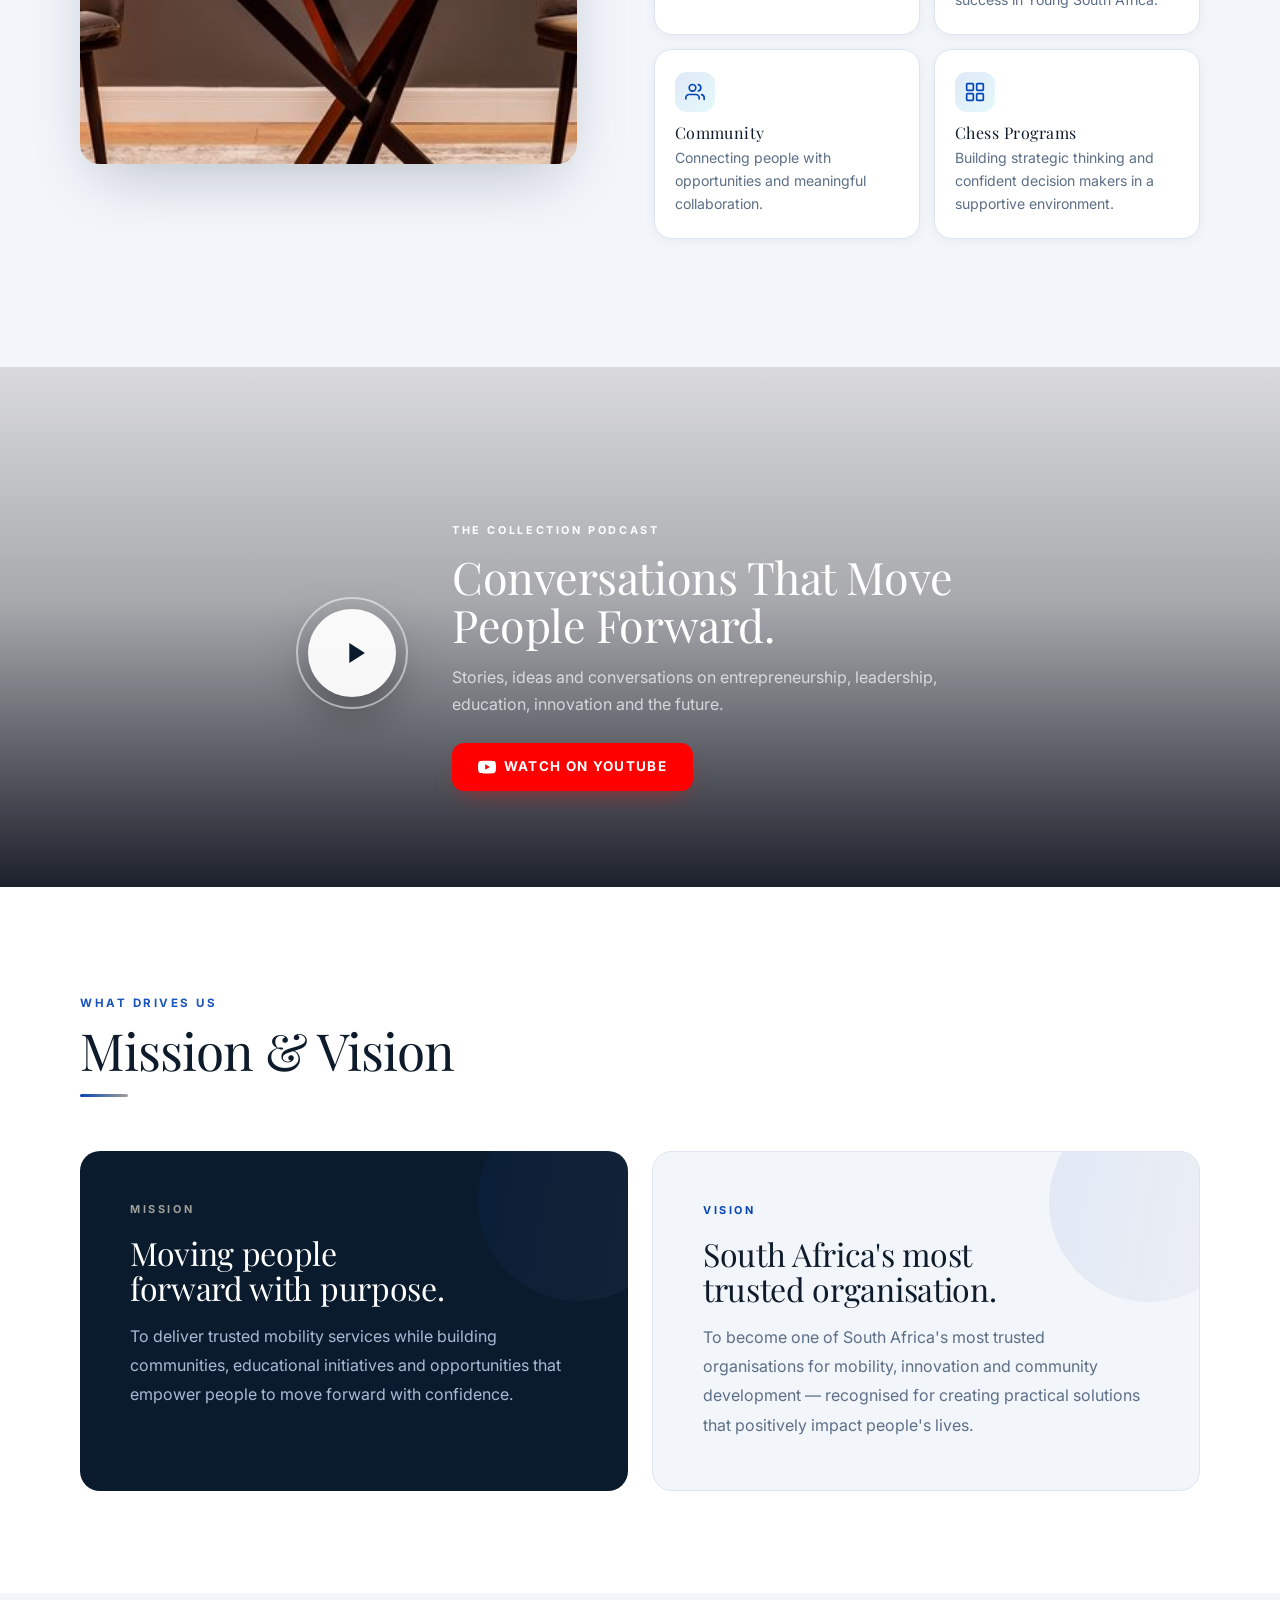
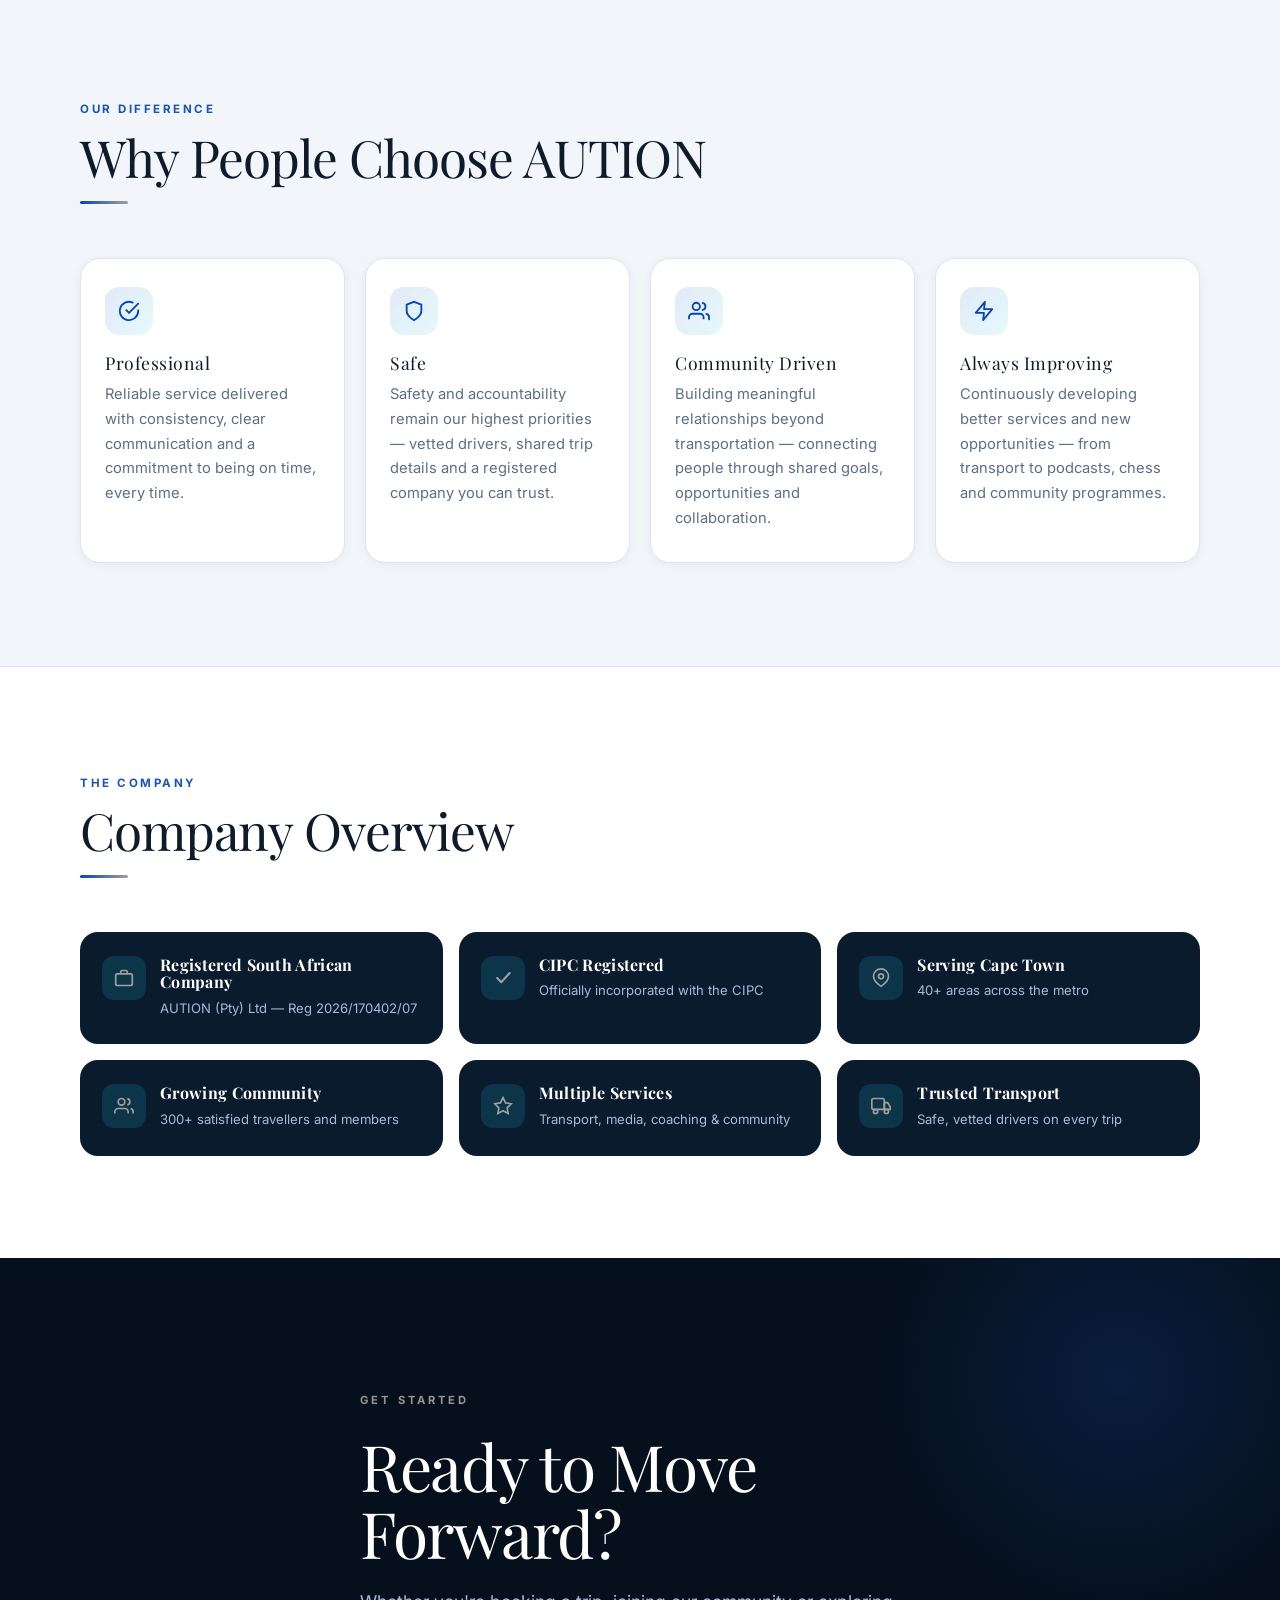
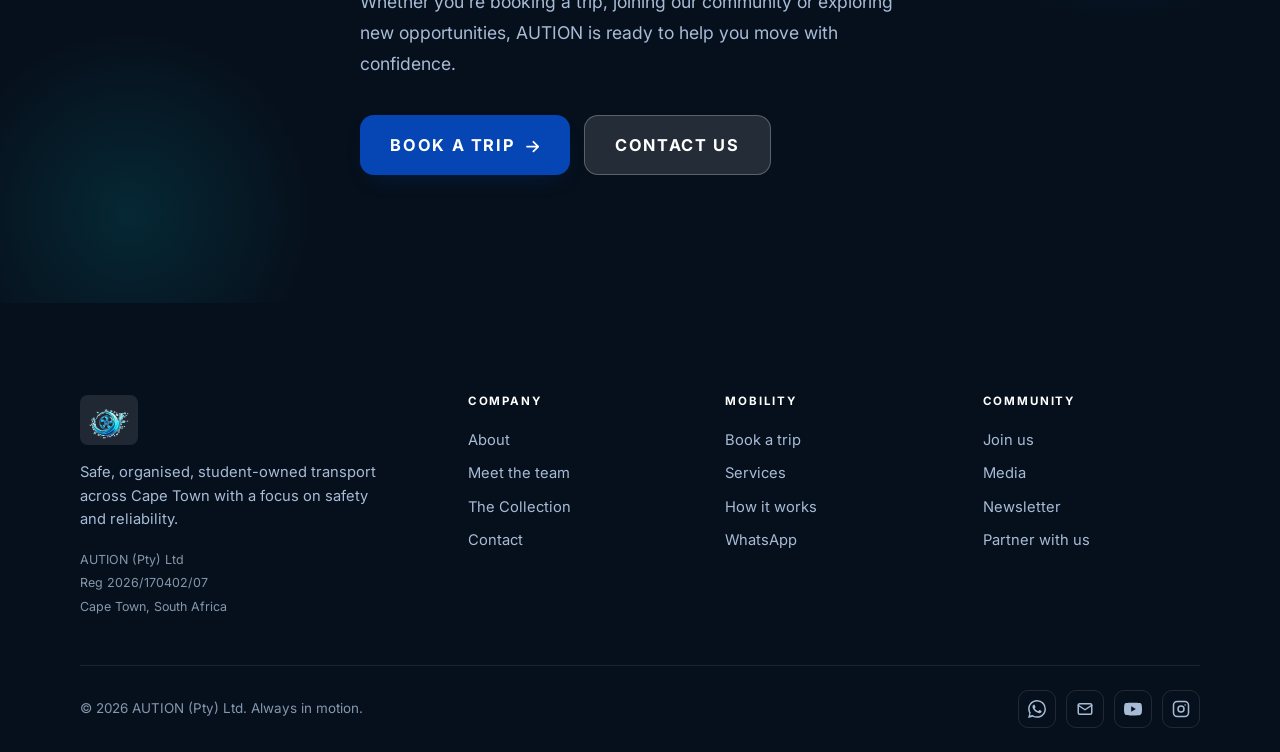
==== commit 2f62b4f1: "This is basically me tryna update the API for google maps" ====
--- a/aution-website/about.html
+++ b/aution-website/about.html
@@ -3,11 +3,11 @@
 <head>
 <meta charset="UTF-8">
 <meta name="viewport" content="width=device-width, initial-scale=1.0">
-<title>About · AUTION — Always in Motion</title>
-<meta name="description" content="AUTION delivers trusted mobility, media, community and educational initiatives that create meaningful opportunities across South Africa.">
+<title>About AUTION | Our Mission & Vision</title>
+<meta name="description" content="Learn about AUTION's mission to provide trusted transport, community initiatives, media, and youth development programmes across Cape Town.">
 <meta name="theme-color" content="#0A1B2E">
-<meta property="og:title" content="About · AUTION">
-<meta property="og:description" content="AUTION delivers trusted mobility, media, community and educational initiatives that create meaningful opportunities across South Africa.">
+<meta property="og:title" content="About AUTION | Our Mission & Vision">
+<meta property="og:description" content="Discover AUTION's journey, purpose, and commitment to mobility, community, and empowering the next generation.">
 <meta property="og:image" content="assets/img/og-image.jpg">
 <meta property="og:type" content="website">
 <link rel="icon" type="image/jpeg" href="assets/img/AutionLogo.jpg">
@@ -15,6 +15,15 @@
 <link rel="preconnect" href="https://fonts.gstatic.com" crossorigin>
 <link href="https://fonts.googleapis.com/css2?family=Inter:wght@300;400;500;600;700&family=Playfair+Display:ital,wght@0,700;0,800;0,900;1,700&display=swap" rel="stylesheet">
 <link rel="stylesheet" href="css/style.css">
+<script type="application/ld+json">
+{
+  "@context": "https://schema.org",
+  "@type": "AboutPage",
+  "name": "About AUTION",
+  "url": "https://aution.co.za/about.html",
+  "description": "Learn about AUTION's mission, vision and commitment to trusted transport, youth development, entrepreneurship, community and media."
+}
+</script>
 </head>
 <body data-page="about">
 
@@ -358,6 +367,6 @@
   </div>
 </footer>
 
-<script src="js/main.js"></script>
+<script type="module" src="js/main.js"></script>
 </body>
 </html>
--- a/aution-website/css/style.css
+++ b/aution-website/css/style.css
@@ -16,7 +16,7 @@
 }
 :root{
   --navy:#0A1B2E; --navy-2:#0E2440; --navy-deep:#06101C;
-  --blue:#1250c2; --blue-2:#0F48C0; --cyan:#00C6D7;
+  --blue:#0546b4; --blue-2:#08183b; --cyan:#a2a09b;
   --ink:#0E1B2A; --slate:#5C6F86; --slate-2:#8597AC;
   --cloud:#F2F5FA; --cloud-2:#E8EEF6; --white:#fff; --line:#DDE5F0;
   --dline:rgba(255,255,255,.10); --dmute:#A8BBD6;
@@ -65,7 +65,7 @@
   font-weight:700;font-size:.84rem;padding:.82rem 1.6rem;border-radius:4px;letter-spacing:.1em;text-transform:uppercase;
   transition:transform .25s var(--ease),box-shadow .25s var(--ease),background .25s,color .25s,border-color .25s}
 .btn svg{width:16px;height:16px}
-.btn-primary{background:var(--blue);color:#fff;box-shadow:0 10px 24px -10px rgba(30,91,255,.6)}
+.btn-primary{background:var(--blue);color:#fff;box-shadow:0 10px 24px -10px rgba(16, 20, 31, 0.6)}
 .btn-primary:hover{background:var(--blue-2);transform:translateY(-2px);box-shadow:0 16px 30px -10px rgba(30,91,255,.65)}
 .btn-ghost{border:1.5px solid var(--line);color:var(--ink);background:#fff}
 .btn-ghost:hover{border-color:var(--blue);color:var(--blue);transform:translateY(-2px)}
@@ -154,32 +154,31 @@
 .hero p.sub{font-size:clamp(1rem,1.5vw,1.15rem);color:#E1ECFF;max-width:46ch;text-transform:none;letter-spacing:0;font-weight:400;font-family:'Inter',sans-serif}
 .hero-cta{display:flex;flex-wrap:wrap;gap:14px;margin-top:2rem}
 
-/* glass booking bar — landscape */
+/* compact booking card — portrait, Uber-style single column.
+   Default state shows just the two location fields; once both resolve
+   to a known place, #qbCard flips to [data-step="prices"] (see the
+   LIVE PRICING UI section below) which swaps the fields for a slim
+   route summary and reveals the portrait price rows. */
 .hero-card{
   background:rgba(255,255,255,.97);
-  border-radius:14px;
-  padding:22px 28px 20px;
+  border-radius:16px;
+  padding:20px 22px 22px;
   box-shadow:0 32px 80px -20px rgba(0,0,0,.55),0 4px 16px -4px rgba(0,0,0,.25);
   color:var(--ink);
   border-top:3px solid var(--blue);
   backdrop-filter:blur(10px);
-  display:grid;
-  grid-template-columns:1fr 1fr 1fr 1fr auto;
-  column-gap:18px;
-  row-gap:0;
-  align-items:end;
+  display:flex;
+  flex-direction:column;
+  width:min(94vw,420px);
   margin-inline:clamp(0px,3vw,56px);
 }
-.hero-card>h3{grid-column:1/-1;font-size:1.05rem;margin-bottom:.2rem;letter-spacing:.04em}
-.hero-card>.hc-sub{grid-column:1/-1;font-size:.78rem;color:var(--slate);margin-bottom:14px;
+.hero-card>h3{font-size:1.05rem;margin-bottom:.2rem;letter-spacing:.04em}
+.hero-card>.hc-sub{font-size:.78rem;color:var(--slate);margin-bottom:14px;
   text-transform:none;letter-spacing:0;font-family:'Inter',sans-serif;font-weight:400}
-.hero-card>.field{margin-bottom:0}
 .hero-card .field label{font-size:.76rem;margin-bottom:5px;font-weight:600;display:block;color:var(--ink)}
 .hero-card .field input,.hero-card .field select{padding:.7rem .9rem;font-size:.88rem;width:100%}
-.hero-card>.field-row{grid-column:3/5;display:grid;grid-template-columns:1fr 1fr;gap:12px;margin-bottom:0}
-.hero-card>.field-row>.field{margin-bottom:0}
-.hero-card>#qbGo{grid-column:5;align-self:end;white-space:nowrap;padding:.72rem 1.3rem;font-size:.86rem}
-.hero-card>#qbFull{grid-column:1/-1;text-align:center;margin-top:10px;font-size:.8rem;color:var(--blue)}
+.hero-card>#qbGo{white-space:nowrap}
+.hero-card>#qbFull{text-align:center;margin-top:10px;font-size:.8rem;color:var(--blue)}
 
 /* page banner (inner pages) */
 .banner{position:relative;color:#fff;overflow:hidden;background:#0a0a0a}
@@ -249,6 +248,35 @@
   font-weight:700;color:#fff;line-height:1.3;margin:0;letter-spacing:.04em}
 
 /* ===== vision cards ===== */
+/* ===== Ride tiers (Solo / Group / XL) ===== */
+.tiers-grid{display:grid;grid-template-columns:repeat(3,1fr);gap:24px;margin-top:8px}
+.tiers-grid--2{grid-template-columns:repeat(2,1fr);max-width:720px;margin-left:auto;margin-right:auto}
+
+/* ===== Rate card (services.html) — populated from pricing.js fareTable() ===== */
+.rate-card-wrap{overflow-x:auto;border:1.5px solid var(--line);border-radius:16px;box-shadow:0 10px 30px rgba(0,0,0,.05)}
+.rate-card-table{width:100%;border-collapse:collapse;min-width:640px;font-family:'Inter',sans-serif;font-size:.88rem}
+.rate-card-table th,.rate-card-table td{padding:12px 14px;text-align:center;border-bottom:1px solid var(--line)}
+.rate-card-table thead tr:first-child th{background:var(--navy);color:#fff;font-weight:700}
+.rate-card-table thead tr:last-child th{background:var(--cloud);color:var(--slate);font-weight:600;font-size:.78rem;text-transform:uppercase;letter-spacing:.04em}
+.rate-card-table td:first-child,.rate-card-table th:first-child{text-align:left;font-weight:700;color:var(--ink)}
+.rate-card-table tbody tr:last-child td{border-bottom:none}
+.rate-card-table tbody tr:hover{background:var(--cloud)}
+.tier-card{position:relative;background:#fff;border:1.5px solid var(--line);border-radius:14px;
+  padding:34px 26px;text-align:center;transition:transform .3s var(--ease),box-shadow .3s var(--ease),border-color .3s}
+.tier-card:hover{transform:translateY(-6px);box-shadow:var(--shadow-lg);border-color:var(--blue)}
+.tier-card--xl{border-color:var(--blue);background:linear-gradient(180deg,#fff,var(--cloud))}
+.tier-badge{position:absolute;top:-13px;left:50%;transform:translateX(-50%);background:var(--grad);
+  color:#fff;font-size:.66rem;font-weight:700;letter-spacing:.08em;text-transform:uppercase;
+  padding:5px 14px;border-radius:999px;white-space:nowrap}
+.tier-icon{width:54px;height:54px;margin:0 auto 18px;border-radius:50%;
+  background:linear-gradient(140deg,rgba(20,88,214,.14),rgba(0,198,215,.12));color:var(--blue);
+  display:flex;align-items:center;justify-content:center}
+.tier-icon svg{width:26px;height:26px}
+.tier-name{font-family:'Playfair Display',serif;font-weight:800;font-size:1.9rem;color:var(--navy)}
+.tier-range{font-size:.9rem;font-weight:600;color:var(--blue);margin:4px 0 14px}
+.tier-desc{font-size:.88rem;color:var(--slate);line-height:1.65}
+@media (max-width:820px){.tiers-grid{grid-template-columns:1fr;gap:16px}.tier-card{padding:26px 22px}}
+
 .vision{padding:100px 24px;background:#F4F7FB;text-align:center}
 .vision h2{font-size:clamp(2rem,4vw,3.2rem);color:var(--ink);margin-bottom:0}
 .vision-grid{max-width:1200px;margin:50px auto 0;display:grid;
@@ -307,6 +335,41 @@
 .stat .num{font-family:'Playfair Display',Georgia,serif;font-size:clamp(2.6rem,5.5vw,4rem);font-weight:800;line-height:1;
   background:var(--grad);-webkit-background-clip:text;background-clip:text;color:transparent;font-variant-numeric:tabular-nums;letter-spacing:.04em}
 .stat .lbl{font-size:.74rem;letter-spacing:.12em;text-transform:uppercase;color:var(--dmute);margin-top:10px;font-weight:700;font-family:'Inter',sans-serif}
+/* ===== Modern-classic stats + testimonials ===== */
+.stat-pro{transition:transform .35s var(--ease), box-shadow .35s var(--ease)}
+.stat-pro:hover{transform:translateY(-6px)}
+.stat-pro-num{font-family:'Playfair Display',serif;font-weight:800;font-size:2.6rem;color:var(--navy)}
+
+.extra-review{display:none}
+.reviews-grid.expanded .extra-review{display:flex}
+
+.quote{position:relative;overflow:hidden}
+.quote::before{content:"\201C";position:absolute;top:-10px;right:14px;font-family:'Playfair Display',serif;
+  font-size:5rem;color:var(--line);line-height:1;z-index:0}
+.quote p{position:relative;z-index:1}
+
+.reviews-actions{display:flex;justify-content:center;gap:14px;margin-top:34px;flex-wrap:wrap}
+
+.review-modal-backdrop{position:fixed;inset:0;background:rgba(10,27,46,.55);z-index:90;
+  display:none;opacity:0;transition:opacity .25s var(--ease)}
+.review-modal-backdrop.open{display:block;opacity:1}
+.review-modal{position:fixed;top:50%;left:50%;transform:translate(-50%,-46%);width:min(92vw,480px);
+  background:#fff;border-radius:14px;box-shadow:var(--shadow-lg);padding:30px 26px;z-index:91;
+  display:none;opacity:0;transition:opacity .25s var(--ease), transform .25s var(--ease);
+  max-height:88vh;overflow-y:auto}
+.review-modal.open{display:block;opacity:1;transform:translate(-50%,-50%)}
+.review-modal h3{font-family:'Playfair Display',serif;font-size:1.5rem;margin:0 0 6px;color:var(--navy)}
+.review-modal-sub{font-size:.85rem;color:var(--slate);margin:0 0 20px}
+.review-modal-close{position:absolute;top:16px;right:16px;width:28px;height:28px;border:none;
+  border-radius:50%;background:var(--cloud);color:var(--slate);cursor:pointer}
+.star-picker{display:flex;gap:6px;font-size:1.6rem}
+.star-picker button{border:none;background:none;color:var(--line);cursor:pointer;line-height:1;padding:0;transition:color .15s}
+.star-picker button.on{color:#e8b93f}
+.review-modal-check{
+  display:flex;align-items:center;gap:9px;margin:4px 0 18px;
+  font-size:.84rem;color:var(--slate);cursor:pointer;
+}
+.review-modal-check input{width:16px;height:16px;accent-color:var(--wa);cursor:pointer}
 
 /* ===== split feature ===== */
 .split{display:grid;grid-template-columns:1fr 1fr;gap:clamp(32px,5vw,60px);align-items:center}
@@ -373,6 +436,54 @@
 .field input:focus,.field select:focus,.field textarea:focus{outline:none;border-color:var(--blue);background:#fff}
 .field textarea{resize:vertical;min-height:92px}
 .field-row{display:grid;grid-template-columns:1fr 1fr;gap:14px}
+
+/* ===== Uber-style location search (Book a Trip) ===== */
+.loc-group{position:relative}
+.loc-field{margin-bottom:15px}
+.loc-field label{display:block;font-size:.82rem;font-weight:600;margin-bottom:7px}
+.loc-field label .req{color:var(--blue)}
+.loc-input-wrap{position:relative}
+.loc-pin{position:absolute;left:14px;top:50%;transform:translateY(-50%);width:9px;height:9px;
+  border-radius:50%;background:var(--blue);box-shadow:0 0 0 3px rgba(5,70,180,.15);pointer-events:none;z-index:1}
+.loc-field--dest .loc-pin{border-radius:2px;background:var(--navy);box-shadow:0 0 0 3px rgba(10,27,46,.14)}
+.loc-input-wrap input{width:100%;font-family:'Inter',sans-serif;font-size:.96rem;color:var(--ink);
+  background:var(--cloud);border:1.5px solid var(--line);border-radius:4px;
+  padding:.78rem 2.1rem .78rem 2.1rem;transition:border-color .2s,background .2s}
+.loc-input-wrap input:focus{outline:none;border-color:var(--blue);background:#fff}
+.loc-clear{position:absolute;right:10px;top:50%;transform:translateY(-50%);width:20px;height:20px;
+  border-radius:50%;border:none;background:var(--line);color:var(--slate);font-size:11px;line-height:1;
+  cursor:pointer;display:none;align-items:center;justify-content:center;padding:0}
+.loc-field.has-value .loc-clear{display:flex}
+.loc-clear:hover{background:var(--slate-2);color:#fff}
+
+.loc-swap{position:absolute;right:-14px;top:50%;transform:translateY(-50%);width:34px;height:34px;
+  border-radius:50%;border:1.5px solid var(--line);background:#fff;color:var(--navy);
+  display:flex;align-items:center;justify-content:center;cursor:pointer;box-shadow:var(--shadow);
+  transition:transform .2s,border-color .2s;z-index:3}
+.loc-swap:hover{border-color:var(--blue);color:var(--blue);transform:translateY(-50%) rotate(180deg)}
+
+.loc-suggest{position:absolute;left:0;right:0;top:calc(100% + 6px);background:#fff;
+  border:1px solid var(--line);border-radius:var(--r);box-shadow:var(--shadow-lg);
+  max-height:300px;overflow-y:auto;z-index:30;display:none;padding:6px}
+.loc-suggest.open{display:block}
+.loc-suggest-label{font-size:.68rem;font-weight:700;letter-spacing:.08em;text-transform:uppercase;
+  color:var(--slate-2);padding:8px 10px 4px}
+.loc-item{display:flex;align-items:center;justify-content:space-between;gap:10px;padding:9px 10px;
+  border-radius:6px;cursor:pointer}
+.loc-item:hover,.loc-item.active{background:var(--cloud)}
+.loc-item-main{display:flex;align-items:center;gap:10px;min-width:0}
+.loc-item-ico{width:28px;height:28px;border-radius:50%;background:rgba(5,70,180,.08);color:var(--blue);
+  display:flex;align-items:center;justify-content:center;flex:none;font-size:13px}
+.loc-item-name{font-size:.9rem;font-weight:600;color:var(--ink);white-space:nowrap;overflow:hidden;text-overflow:ellipsis}
+.loc-item-name mark{background:none;color:var(--blue);font-weight:700}
+.loc-item-km{font-size:.76rem;font-weight:600;color:var(--slate);white-space:nowrap;flex:none}
+.loc-empty{padding:18px 10px;text-align:center;color:var(--slate);font-size:.85rem}
+.loc-suggest::-webkit-scrollbar{width:6px}
+.loc-suggest::-webkit-scrollbar-thumb{background:var(--line);border-radius:6px}
+
+@media (max-width:640px){
+  .loc-swap{right:6px}
+}
 .form-note{font-size:.82rem;color:var(--slate);margin-top:14px;display:flex;gap:8px;align-items:flex-start}
 .form-note svg{width:15px;height:15px;color:var(--blue);flex:none;margin-top:3px}
 #map{height:520px;width:100%;border-radius:var(--r);border:1px solid var(--line);background:var(--cloud-2);z-index:1}
@@ -492,9 +603,7 @@
   .stats{grid-template-columns:repeat(2,1fr);gap:30px 20px}
   .split,.book-layout,.contact-grid{grid-template-columns:1fr;gap:32px}
   .hero .wrap{padding-block:clamp(56px,9vw,90px) clamp(36px,5vw,56px)}
-  .hero-card{grid-template-columns:1fr 1fr;margin-inline:0}
-  .hero-card>.field-row{grid-column:1/-1;grid-template-columns:1fr 1fr}
-  .hero-card>#qbGo{grid-column:1/-1}
+  .hero-card{width:100%;margin-inline:0}
   .book-layout #map{height:380px;order:-1}
   .strip .wrap{grid-template-columns:repeat(2,1fr)}
   .foot-top{grid-template-columns:1fr 1fr;gap:32px}
@@ -508,9 +617,6 @@
   .topbar .grp.left{display:none}
   .hero-cta .btn,.cta-actions .btn{flex:1;min-width:140px}
   .hero h1{white-space:normal;font-size:clamp(3rem,11vw,4.6rem);margin-bottom:1.2rem}
-  .hero-card{grid-template-columns:1fr}
-  .hero-card>.field-row{grid-column:1;grid-template-columns:1fr}
-  .hero-card>#qbGo{grid-column:1}
   .welcome-layout{grid-template-columns:1fr;gap:36px}
   .welcome-text{text-align:center}
   .welcome-actions{justify-content:center}
@@ -850,3 +956,694 @@
   .overview-grid{grid-template-columns:1fr}
   .ab-hero-badge{position:static;display:inline-flex;margin-top:20px}
 }
+
+/* ============================================================
+   MOBILE OPTIMISATION — 320 px – 768 px
+   All breakpoints below are additive / override the desktop
+   and 980 px layers declared above.
+   ============================================================ */
+
+@media(max-width:768px){
+
+  /* ── Global layout ── */
+  .wrap{padding-inline:clamp(16px,4.5vw,24px)}
+  .band{padding-block:clamp(44px,7vw,72px)}
+  .band-sm{padding-block:clamp(28px,5vw,52px)}
+
+  /* Body-text floor: 16 px — no paragraph copy smaller than this */
+  p,.svc-body p,.card p,.quote p,.vision-card p,.ep-body p,
+  .step p,.feat-list span.d,.tl-item p,.opp p,.why-card p,
+  .story-card p,.overview-card span,.mv-card p,
+  .ab-story-content>p,.ab-hero-text p,.ab-video-label p,
+  .val-card p,.cta p,.sec-title p,.welcome-text p,
+  .mission p,.closing p,.ab-cta p,.editorial-p{
+    font-size:16px;line-height:1.72
+  }
+
+  /* Tap targets ≥ 44 px */
+  .btn{min-height:44px}
+  .btn-lg{min-height:52px}
+  .more{min-height:44px;display:inline-flex;align-items:center;gap:6px}
+  .trip-btn{min-height:44px;display:inline-flex;align-items:center}
+  .foot-col a{padding-block:8px}
+  .foot-social a{width:44px;height:44px}
+  .chat-q{min-height:44px}
+
+  /* ── Header ── */
+  .header{height:64px;padding:0 16px}
+  .logo-section img{height:36px}
+  .brand-name{font-size:1.18rem}
+  .brand-tagline{font-size:.6rem}
+
+  /* ── Hero (index) ── */
+  .hero .wrap{padding-block:clamp(80px,15vw,120px) clamp(32px,5vw,52px)}
+  .hero h1{white-space:normal;font-size:clamp(2.8rem,9vw,4.2rem)}
+  .hero-cta{flex-direction:column;gap:10px;align-items:stretch}
+  .hero-cta .btn{width:100%;justify-content:center;flex:unset;min-width:unset}
+  /* Hero booking card — tighter padding on small screens */
+  .hero-card{
+    padding:18px 16px;
+    border-radius:12px;
+    margin-inline:0;
+    width:100%;
+  }
+
+  /* ── Service icon strip ── */
+  .strip .wrap{grid-template-columns:1fr}
+  .strip-item{border-right:none;border-bottom:1px solid rgba(17,24,39,.06)}
+  .strip-item:last-child{border-bottom:none}
+
+  /* ── Welcome section (index) — video before text ── */
+  .welcome-layout{display:flex;flex-direction:column;gap:28px}
+  .welcome-media{order:-1}           /* pull video to top */
+  .welcome-text{order:1;text-align:left}
+  .welcome-actions{
+    flex-direction:column;
+    align-items:stretch;
+    justify-content:flex-start;
+    gap:10px;
+    margin-top:24px;
+  }
+  .welcome-actions .btn{width:100%;justify-content:center}
+  .video-card{aspect-ratio:16/9;border-radius:14px}
+
+  /* ── Vision cards ── */
+  .vision{padding:clamp(48px,7vw,72px) 0}
+  .vision-grid{grid-template-columns:1fr;gap:16px;margin-top:28px}
+
+  /* ── Mission statement ── */
+  .mission{margin:clamp(48px,7vw,72px) auto;padding:0}
+  .mission h2{font-size:clamp(1.8rem,5.5vw,2.6rem)}
+
+  /* ── Service cards: 1 per row ── */
+  .g-2,.g-3{grid-template-columns:1fr}
+  .svc-body{padding:18px 18px 22px}
+  .svc-body h3{font-size:1.1rem}
+
+  /* ── Stats strip: 2 col ── */
+  .stats-pro{grid-template-columns:1fr 1fr}
+  .stat-pro{border-bottom:1px solid var(--line)}
+  .stat-pro:nth-child(even){border-right:none}
+  .stat-pro:nth-last-child(-n+2){border-bottom:none}
+
+  /* ── Feature / benefit cards (g-4): 2 col ── */
+  .g-4{grid-template-columns:1fr 1fr;gap:14px}
+  .card{padding:20px 18px}
+  .card h3{font-size:1rem}
+
+  /* ── Section headings ── */
+  .sec-title h2{font-size:clamp(1.8rem,5.5vw,2.6rem)}
+
+  /* ── CTA band — full-width buttons ── */
+  .cta-actions{flex-direction:column;align-items:stretch;gap:10px}
+  .cta-actions .btn{width:100%;justify-content:center;flex:unset;min-width:unset}
+  .cta h2{font-size:clamp(1.8rem,6vw,2.6rem)}
+
+  /* ── Footer ── */
+  .foot-top{grid-template-columns:1fr;gap:28px}
+  .foot-brand{grid-column:auto}
+  .foot-bottom{flex-direction:column;align-items:flex-start;gap:12px;padding-block:18px}
+
+  /* ── Page hero (inner pages) ── */
+  .page-hero{padding-block:clamp(24px,5vw,44px) clamp(32px,5vw,52px)}
+  .page-hero h1{font-size:clamp(1.8rem,7.5vw,2.8rem)}
+
+  /* ── Form fields ── */
+  .field-row{grid-template-columns:1fr}
+
+  /* ─────────── ABOUT PAGE ─────────── */
+
+  .ab-hero{padding:clamp(48px,8vw,72px) 0}
+  .ab-hero-layout{gap:32px}
+  .ab-hero-text h1{font-size:clamp(2.4rem,7vw,3.6rem)}
+  .ab-hero-actions{flex-direction:column;align-items:stretch;gap:10px}
+  .ab-hero-actions .btn{width:100%;justify-content:center}
+
+  .ab-story-content h2{font-size:clamp(1.8rem,5.5vw,2.4rem)}
+  .story-cards{gap:12px}
+
+  /* Podcast banner — play button (video) before description */
+  .ab-video{min-height:400px}
+  .ab-video-inner{
+    flex-direction:column;
+    align-items:flex-start;
+    gap:20px;
+    padding-block:clamp(44px,7vw,68px);
+  }
+  .ab-video-play{order:-1;align-self:flex-start}
+  .ab-video-label{order:1;width:100%}
+  .ab-video-label h2{font-size:clamp(1.5rem,5.5vw,2.2rem)}
+  .ab-video-label .btn{width:100%;justify-content:center}
+
+  /* Mission & Vision — stack vertically (already 1-col at 980 px) */
+  .mv-grid{grid-template-columns:1fr}
+  .mv-card{padding:clamp(26px,5vw,40px) clamp(20px,4vw,30px)}
+  .mv-card h3{font-size:clamp(1.3rem,4.5vw,1.7rem)}
+
+  /* Why choose AUTION */
+  .why-grid{grid-template-columns:1fr 1fr;gap:14px}
+  .why-card{padding:18px 14px 22px}
+  .why-card h4{font-size:.98rem}
+
+  /* Company overview */
+  .overview-grid{grid-template-columns:1fr}
+
+  /* About CTA */
+  .ab-cta{padding:clamp(56px,8vw,88px) 0}
+  .ab-cta h2{font-size:clamp(2rem,6.5vw,3rem)}
+  .ab-cta-inner{max-width:100%}
+  .ab-cta-actions{flex-direction:column;align-items:stretch;gap:10px}
+  .ab-cta-actions .btn{width:100%;justify-content:center}
+
+  /* ─────────── TEAM PAGE ─────────── */
+
+  .team-section{padding:clamp(40px,6vw,60px) clamp(16px,4vw,24px)}
+  .team-heading{
+    font-size:clamp(1.8rem,6vw,2.4rem);
+    text-align:left;
+    margin-bottom:clamp(32px,6vw,48px);
+  }
+
+  /* Flexbox grid: 3 per row; last incomplete row auto-centers */
+  .team-grid{
+    display:flex;
+    flex-wrap:wrap;
+    justify-content:center;
+    gap:32px 20px;
+    grid-template-columns:unset;   /* neutralise the grid fallback */
+  }
+  .team-member{
+    flex:0 0 calc(33.333% - 14px);
+    min-width:0;
+    text-align:center;
+  }
+  .team-member:last-child{grid-column:unset} /* remove desktop hack */
+
+  /* Round profile images — responsive size */
+  .image-wrapper{
+    width:min(160px,80%);
+    height:auto;
+    aspect-ratio:1;
+    border-radius:50%;
+    margin:0 auto 16px;
+  }
+  .image-wrapper img{border-radius:50%}
+  .team-member h2{font-size:clamp(.9rem,2.6vw,1.15rem);line-height:1.2;margin-bottom:6px}
+  .team-member .role{font-size:12px;min-height:unset;margin-bottom:8px}
+  .team-member a{font-size:11px;word-break:break-all;margin-bottom:10px}
+  .team-member blockquote{font-size:.8rem;line-height:1.5;max-width:100%}
+
+  /* Values section */
+  .values-grid{grid-template-columns:1fr}
+  .val-card{
+    border-left:none;
+    border-top:1px solid rgba(255,255,255,.12);
+    padding:28px 0;
+  }
+  .val-card:first-child{border-top:none;padding-top:0}
+  .vc-num{font-size:2.8rem}
+
+  /* ─────────── BOOK PAGE ─────────── */
+  .book-layout{gap:24px}
+  #map{height:280px;order:-1}
+  .est-bar{flex-direction:column;gap:10px}
+  .est{width:100%;min-width:unset}
+
+  /* ─────────── COMMUNITY PAGE ─────────── */
+  .join-grid{grid-template-columns:1fr}
+
+  /* ─────────── CONTACT PAGE ─────────── */
+  .contact-grid{gap:24px}
+
+  /* ─────────── WHO-INTRO (team page) ─────────── */
+  .who-intro{gap:28px}
+  .who-intro h2{font-size:clamp(2rem,6vw,3rem)}
+}
+
+/* ── 480 px and below: 375 / 390 / 430 iPhones ── */
+@media(max-width:480px){
+
+  /* Team: 2 per row so last row is always full (8 members ÷ 2 = 4 even rows) */
+  .team-member{flex:0 0 calc(50% - 10px)}
+  .team-grid{gap:28px 12px}
+  .image-wrapper{width:min(140px,70%)}
+  .team-member h2{font-size:.9rem}
+  .team-member .role{font-size:11px}
+  .team-member a{font-size:10px}
+  .team-member blockquote{font-size:.78rem}
+
+  /* Story cards: 1 col */
+  .story-cards{grid-template-columns:1fr}
+
+  /* Why grid: 1 col */
+  .why-grid{grid-template-columns:1fr}
+
+  /* g-4 cards: 1 col */
+  .g-4{grid-template-columns:1fr}
+
+  /* Stats pro: 1 col */
+  .stats-pro{grid-template-columns:1fr}
+  .stat-pro{border-right:none;border-bottom:1px solid var(--line)}
+  .stat-pro:last-child{border-bottom:none}
+  .stat-pro:nth-child(even){border-right:none}
+  .stat-pro:nth-last-child(-n+2){border-bottom:revert}
+
+  /* Headings tighter */
+  .hero h1{font-size:clamp(2.4rem,10vw,3.6rem)}
+  .sec-title h2{font-size:clamp(1.6rem,7vw,2.2rem)}
+  .page-hero h1{font-size:clamp(1.6rem,8vw,2.4rem)}
+  .mission h2{font-size:clamp(1.6rem,7vw,2.2rem)}
+}
+
+/* ── 375 px: extra-tight (iPhone SE / older) ── */
+@media(max-width:375px){
+  .hero h1{font-size:clamp(2.2rem,11vw,3rem)}
+  .brand-name{font-size:1.08rem}
+  .team-member{flex:0 0 calc(50% - 8px)}
+  .team-grid{gap:24px 10px}
+  .image-wrapper{width:min(115px,62%)}
+}
+
+/* ================================================================
+   PREMIUM CHAUFFEUR — LUXURY REFINEMENT OVERRIDES
+   -------------------------------------------------------------
+   Everything below is additive. No HTML, IDs, classes, JS hooks,
+   grid structure, or breakpoint logic changes — only how things
+   look. Every rule here was checked against the existing mobile
+   media queries above and deliberately avoids any property they
+   already control (grid-template-columns, padding on .band/
+   .hero-card/.card/.svc-body, min-height on buttons, etc.) so
+   responsiveness is untouched. Goal: soften every hard edge and
+   harsh shadow, round every corner, and let the existing navy/
+   blue brand breathe instead of shout.
+   ================================================================ */
+
+/* ---------- 1. Foundation: softer elevation + rounder geometry ----------
+   --r already drives .svc/.card/.form-card/.step/#map/.media-frame,
+   so this one change alone rounds a large share of the site. */
+:root{
+  --r:16px;
+  --shadow:0 2px 10px rgba(16,38,74,.05),0 18px 44px -22px rgba(16,38,74,.16);
+  --shadow-lg:0 30px 70px -26px rgba(16,38,74,.24),0 8px 24px -14px rgba(16,38,74,.08);
+  --ease-lux:cubic-bezier(.25,.46,.45,.94);
+}
+
+/* ---------- 2. Typography: hierarchy through weight/spacing/opacity, not size ---------- */
+h1,h2,h3,h4,h5{letter-spacing:.02em}
+.sec-title .eyebrow,.hero-eyebrow,.split .eyebrow,.editorial-label,.ab-label{opacity:.92}
+.sec-title p,.welcome-text p,.editorial-p,.ab-hero-text p{line-height:1.9}
+
+/* ---------- 3. Buttons: tactile, rounded, quiet hover — no glow, no bounce ---------- */
+.btn{
+  border-radius:12px;
+  transition:transform .28s var(--ease-lux),box-shadow .28s var(--ease-lux),
+    background .28s var(--ease-lux),color .28s var(--ease-lux),border-color .28s var(--ease-lux);
+}
+.btn-lg{border-radius:14px}
+.btn-primary{box-shadow:0 10px 26px -14px rgba(5,70,180,.38)}
+.btn-primary:hover{transform:translateY(-2px);box-shadow:0 16px 34px -16px rgba(5,70,180,.42);background:var(--blue-2)}
+.btn-ghost:hover,.btn-light:hover{transform:translateY(-2px)}
+.btn-wa{box-shadow:0 10px 26px -14px rgba(14,94,44,.35)}
+.btn-wa:hover{box-shadow:0 16px 34px -16px rgba(14,94,44,.4)}
+.trip-btn{border-radius:12px;box-shadow:0 8px 20px -12px rgba(31,87,195,.35)}
+.trip-btn:hover{box-shadow:0 14px 28px -14px rgba(31,87,195,.4)}
+
+/* ---------- 4. Navigation: quiet glass, not a hard white bar ---------- */
+.header{
+  background:rgba(255,255,255,.86);
+  -webkit-backdrop-filter:blur(14px) saturate(160%);
+  backdrop-filter:blur(14px) saturate(160%);
+  border-bottom:1px solid rgba(13,27,42,.06);
+  transition:box-shadow .3s var(--ease-lux),background .3s var(--ease-lux);
+}
+.header.scrolled{background:rgba(255,255,255,.94);box-shadow:0 12px 36px -26px rgba(16,38,74,.3)}
+.nav-menu a{transition:color .25s var(--ease-lux)}
+.nav-menu a.active::after{transition:opacity .25s var(--ease-lux)}
+
+/* ---------- 5. Hero: keep the photo, soften what sits on top of it ---------- */
+.hero-eyebrow::before{opacity:.85}
+.hero-card{box-shadow:0 40px 90px -30px rgba(6,16,32,.42),0 6px 20px -8px rgba(6,16,32,.14)}
+
+/* ---------- 6. Booking widget: airport-lounge calm, not a form ---------- */
+.form-card{border-radius:20px;box-shadow:var(--shadow-lg);border-color:rgba(13,27,42,.06)}
+.field input,.field select,.field textarea,
+.loc-input-wrap input{
+  border-radius:12px;
+  transition:border-color .25s var(--ease-lux),box-shadow .25s var(--ease-lux),background .25s var(--ease-lux);
+}
+.field input:focus,.field select:focus,.field textarea:focus,
+.loc-input-wrap input:focus{box-shadow:0 0 0 4px rgba(5,70,180,.1)}
+.loc-suggest{border-radius:16px;box-shadow:var(--shadow-lg)}
+.loc-swap{box-shadow:var(--shadow)}
+.est{border-radius:16px}
+.review-modal{border-radius:20px}
+
+/* ---------- 7. Cards: floating, soft-shadowed, no harsh black accents ---------- */
+.svc,.card,.quote,.step,.opp,.contact-item,.tier-card,.ep,.team-card,.vision-card,.story-card,.why-card{
+  transition:transform .32s var(--ease-lux),box-shadow .32s var(--ease-lux),border-color .32s var(--ease-lux);
+}
+.svc-body{border-top-color:var(--blue)}
+.card{border-left-color:var(--blue)}
+.step{border-left-color:var(--blue)}
+.quote{border-top-color:var(--blue)}
+.stats-pro-section{border-top:1px solid var(--line)}
+.stat-pro-icon svg{stroke:var(--navy)}
+.svc:hover,.card:hover,.quote:hover,.tier-card:hover,.team-card:hover,.vision-card:hover,.story-card:hover,.why-card:hover{
+  box-shadow:var(--shadow-lg);
+}
+.opp:hover,.contact-item:hover{box-shadow:var(--shadow)}
+
+/* ---------- 8. Footer: more room to breathe, quieter dividers ---------- */
+.footer{padding-top:clamp(64px,8vw,92px)}
+.foot-top{border-bottom-color:rgba(255,255,255,.08)}
+.foot-col a{transition:color .25s var(--ease-lux),padding-left .25s var(--ease-lux)}
+
+/* ---------- 9. Motion: everything settles instead of snapping ---------- */
+.fab-btn,.chat-panel,.mobile-menu,.toast{transition-timing-function:var(--ease-lux)}
+
+/* ================================================================
+   REVIEWS — sliding marquee (rebuilt from scratch)
+   -------------------------------------------------------------
+   Cards are generated by reviewsCarousel() in main.js, wrapped with
+   a cloned last-card/first-card at each end so the track can loop
+   seamlessly in both directions. The visitor drives it — drag,
+   swipe, the arrow buttons, or the dots below — nothing auto-plays.
+   Three visual variants cycle for contrast: a full photo-style
+   backdrop, a frosted-glass panel over a blurred photo, and a
+   lighter card with a small photo "chip" to one side — all using
+   warm charcoal-grey gradients (car-interior tone) as a placeholder
+   in place of real photography. Swap in real photos by setting a
+   background-image on .rc-media per card when ready.
+   ================================================================ */
+.reviews-carousel-wrap{display:flex;align-items:center;gap:10px;margin-top:8px}
+.reviews-carousel{
+  position:relative; /* offsetParent for .reviews-track's children, so their
+    offsetLeft is measured from the scroll viewport itself, not the page */
+  flex:1;min-width:0;overflow-x:auto;overflow-y:hidden;
+  scroll-snap-type:x mandatory;-webkit-overflow-scrolling:touch;
+  scrollbar-width:none;cursor:grab;
+  -webkit-mask-image:linear-gradient(90deg,transparent,#000 3%,#000 97%,transparent);
+  mask-image:linear-gradient(90deg,transparent,#000 3%,#000 97%,transparent);
+}
+.reviews-carousel::-webkit-scrollbar{display:none}
+.reviews-carousel.dragging{cursor:grabbing;scroll-snap-type:none}
+.reviews-track{display:flex;gap:22px;width:max-content;padding:8px 4px 28px}
+.reviews-track>*{scroll-snap-align:start}
+
+.rc-nav{
+  flex:none;width:44px;height:44px;border-radius:50%;border:1.5px solid var(--line);
+  background:#fff;color:var(--ink);display:flex;align-items:center;justify-content:center;
+  cursor:pointer;box-shadow:var(--shadow);
+  transition:border-color .25s ease,color .25s ease,transform .2s ease,box-shadow .25s ease;
+}
+.rc-nav:hover{border-color:var(--blue);color:var(--blue);transform:translateY(-2px)}
+.rc-nav svg{width:18px;height:18px}
+
+.reviews-dots{display:flex;justify-content:center;align-items:center;gap:8px;margin:2px 0 30px}
+.reviews-dots button{
+  width:8px;height:8px;border-radius:999px;border:none;background:var(--line);
+  padding:0;cursor:pointer;transition:background .25s ease,width .25s ease;
+}
+.reviews-dots button.active{background:var(--blue);width:24px}
+
+.review-card{
+  position:relative;flex:none;width:340px;min-height:280px;border-radius:20px;
+  overflow:hidden;display:flex;flex-direction:column;justify-content:flex-end;
+  box-shadow:var(--shadow);
+}
+.review-card .rc-media{position:absolute;inset:0;z-index:0}
+.review-card .rc-content{position:relative;z-index:1;padding:26px 24px}
+.review-card .stars{letter-spacing:2px;margin-bottom:10px;font-size:.92rem}
+.review-card p{font-size:.96rem;line-height:1.62;margin-bottom:18px}
+.review-card .who{display:flex;align-items:center;gap:12px}
+.review-card .av{width:38px;height:38px;border-radius:50%;display:flex;align-items:center;justify-content:center;
+  font-weight:700;font-family:'Playfair Display',Georgia,serif;font-size:.92rem;flex:none}
+.review-card .who b{display:block;font-family:'Playfair Display',Georgia,serif;font-size:.9rem;letter-spacing:.03em}
+.review-card .who span{display:block;font-size:.76rem}
+
+/* variant: full photo backdrop, content sits on top of it */
+.review-card--photo .rc-media{
+  background:radial-gradient(120% 90% at 15% 0%,rgba(255,255,255,.10),transparent 60%),
+    linear-gradient(165deg,#4a4f57 0%,#2c3038 55%,#15171b 100%);
+}
+.review-card--photo:nth-of-type(4n) .rc-media{
+  background:radial-gradient(120% 90% at 85% 0%,rgba(255,255,255,.09),transparent 60%),
+    linear-gradient(200deg,#524840 0%,#2f2921 55%,#16130f 100%);
+}
+.review-card--photo::after{
+  content:"";position:absolute;inset:0;z-index:0;
+  background:linear-gradient(to top,rgba(6,10,18,.92) 0%,rgba(6,10,18,.55) 45%,rgba(6,10,18,.12) 100%);
+}
+.review-card--photo .stars{color:#f0c25c}
+.review-card--photo p{color:#F3F1EC}
+.review-card--photo .av{background:var(--grad);color:#fff}
+.review-card--photo .who b{color:#fff}
+.review-card--photo .who span{color:rgba(255,255,255,.62)}
+
+/* variant: frosted glass panel over a softly blurred photo */
+.review-card--glass .rc-media{
+  background:radial-gradient(100% 100% at 30% 10%,rgba(255,255,255,.07),transparent 55%),
+    linear-gradient(170deg,#615f5c 0%,#3c3a3d 55%,#201f22 100%);
+}
+.review-card--glass .rc-content{
+  margin:14px;border-radius:14px;background:rgba(255,255,255,.14);
+  -webkit-backdrop-filter:blur(16px) saturate(140%);backdrop-filter:blur(16px) saturate(140%);
+  border:1px solid rgba(255,255,255,.22);
+}
+.review-card--glass .stars{color:#ffd377}
+.review-card--glass p{color:#fff}
+.review-card--glass .av{background:rgba(255,255,255,.22);color:#fff;border:1px solid rgba(255,255,255,.32)}
+.review-card--glass .who b{color:#fff}
+.review-card--glass .who span{color:rgba(255,255,255,.68)}
+
+/* variant: soft grey card with a photo "chip" to one side, not full-bleed */
+.review-card--side{background:var(--cloud);justify-content:flex-start;border:1px solid var(--line)}
+.review-card--side .rc-media{
+  inset:auto;top:18px;right:18px;width:60px;height:60px;border-radius:14px;
+  background:radial-gradient(120% 120% at 30% 20%,rgba(255,255,255,.18),transparent 60%),
+    linear-gradient(160deg,#75736f 0%,#48464a 100%);
+  box-shadow:0 10px 22px -10px rgba(16,38,74,.3);
+}
+.review-card--side .rc-content{padding:26px 96px 26px 24px}
+.review-card--side .stars{color:#d99a2b}
+.review-card--side p{color:var(--ink)}
+.review-card--side .av{background:var(--navy);color:var(--cyan)}
+.review-card--side .who b{color:var(--ink)}
+.review-card--side .who span{color:var(--slate)}
+
+.reviews-actions{display:flex;justify-content:center;margin-top:8px}
+
+@media(max-width:640px){
+  .review-card{width:280px;min-height:260px}
+  .review-card--side .rc-content{padding:24px 20px 24px 20px}
+  .review-card--side .rc-media{position:absolute;top:16px;right:16px;width:48px;height:48px}
+  .rc-nav{width:36px;height:36px}
+  .rc-nav svg{width:15px;height:15px}
+}
+
+/* ================================================================
+   LIVE PRICING UI — trip-type selector + fare display
+   -------------------------------------------------------------
+   Covers: the Bolt-style One-way / Return selector and fare card
+   on the full booking page (book.html), the compact fare hint on
+   the home page's quick-book widget, and a refined type treatment
+   for that widget's labels so the whole booking box reads as one
+   deliberate, premium piece rather than a plain form.
+   ================================================================ */
+
+/* ---------- Booking-box typography (home page quick-book) ---------- */
+.hero-card .field label,
+.hero-card .loc-field label{
+  font-size:.7rem;
+  font-weight:700;
+  letter-spacing:.12em;
+  text-transform:uppercase;
+  color:var(--slate);
+}
+.hero-card h3{letter-spacing:.02em}
+.hero-card .hc-sub{font-family:'Inter',sans-serif;letter-spacing:.01em}
+
+/* ---------- Trip-type selector: Bolt-style rows, price on the right ---------- */
+.trip-type{display:flex;flex-direction:column;gap:10px;margin:18px 0}
+.tt-btn{
+  display:flex;align-items:center;gap:14px;width:100%;
+  padding:14px 16px;border-radius:14px;border:1.5px solid var(--line);
+  background:#fff;text-align:left;cursor:pointer;
+  transition:border-color .25s var(--ease-lux,ease),background .25s var(--ease-lux,ease),
+    box-shadow .25s var(--ease-lux,ease),transform .2s var(--ease-lux,ease);
+}
+.tt-btn:hover{border-color:var(--blue);transform:translateY(-1px)}
+.tt-btn.active{
+  border-color:var(--blue);
+  background:linear-gradient(180deg,rgba(5,70,180,.05),rgba(5,70,180,.02));
+  box-shadow:0 10px 26px -16px rgba(5,70,180,.28);
+}
+.tt-icon{
+  width:38px;height:38px;flex:none;border-radius:50%;
+  display:flex;align-items:center;justify-content:center;
+  background:linear-gradient(140deg,rgba(5,70,180,.14),rgba(0,198,215,.12));color:var(--blue);
+  transition:background .25s var(--ease-lux,ease),color .25s var(--ease-lux,ease),box-shadow .25s var(--ease-lux,ease);
+}
+.tt-icon svg{width:18px;height:18px}
+.tt-btn.active .tt-icon{background:var(--blue);color:#fff;box-shadow:0 6px 16px -6px rgba(5,70,180,.55)}
+.tt-info{flex:1;min-width:0;display:flex;flex-direction:column}
+.tt-label{font-family:'Inter',sans-serif;font-weight:700;font-size:.92rem;color:var(--ink)}
+.tt-sub{font-size:.76rem;color:var(--slate);margin-top:1px}
+.tt-price{
+  flex:none;font-family:'Playfair Display',Georgia,serif;font-weight:800;
+  font-size:1.15rem;color:var(--navy);letter-spacing:.01em;
+}
+.tt-btn.active .tt-price{color:var(--blue)}
+
+/* ---------- Row-level "extra info" — press a row to select it AND
+   reveal its details panel underneath, instead of a separate control ---------- */
+.tt-item{border-radius:14px}
+.tt-chevron{
+  flex:none;width:16px;height:16px;color:var(--slate-2);
+  transition:transform .3s var(--ease-lux,ease),color .25s ease;
+}
+.tt-btn.active .tt-chevron{color:var(--blue)}
+.tt-item.expanded .tt-chevron{transform:rotate(180deg)}
+.tt-more{
+  max-height:0;opacity:0;overflow:hidden;
+  padding:0 16px 0 68px;
+  font-size:.78rem;color:var(--slate);line-height:1.55;
+  transition:max-height .35s var(--ease-lux,ease),opacity .3s ease,padding .35s var(--ease-lux,ease);
+}
+.tt-item.expanded .tt-more{max-height:130px;opacity:1;padding:10px 16px 14px 68px}
+.tt-more ul{list-style:none;margin:0;padding:0;display:flex;flex-direction:column;gap:4px}
+.tt-more b{color:var(--ink);font-weight:700}
+
+/* ---------- Fare display in the estimate bar ---------- */
+.est-fare{
+  background:linear-gradient(155deg,var(--navy) 0%,var(--navy-2) 100%);
+  position:relative;overflow:hidden;
+}
+.est-fare::after{
+  content:"";position:absolute;top:-40%;right:-20%;width:140px;height:140px;border-radius:50%;
+  background:radial-gradient(circle,rgba(21,214,230,.25),transparent 70%);pointer-events:none;
+}
+.est-fare .v{font-family:'Playfair Display',Georgia,serif;font-size:1.7rem;font-weight:800;letter-spacing:.01em}
+.est-fare .v small{font-family:'Inter',sans-serif}
+
+.fare-note{
+  font-size:.8rem;color:var(--slate);text-align:center;margin:2px 0 16px;
+  padding:10px 14px;background:var(--cloud);border-radius:10px;
+}
+
+/* ---------- Hero quick-book: staged reveal ----------
+   #qbCard starts at data-step="locations" (just the two fields —
+   small, Uber-style). Once both resolve to a known place, main.js
+   flips it to data-step="prices": the fields collapse into
+   .qb-route-bar, the perk chips step aside, and .trip-type appears
+   with live one-way / return prices. */
+#qbCard .qb-route-bar,
+#qbCard .trip-type,
+#qbCard .qb-pax-field{display:none}
+#qbCard[data-step="prices"] #qbLocGroup{display:none}
+#qbCard[data-step="prices"] .qb-route-bar{display:flex}
+#qbCard[data-step="prices"] .trip-type{display:flex}
+#qbCard[data-step="prices"] .qb-pax-field{display:flex}
+#qbCard[data-step="prices"] .perk-strip{display:none}
+#qbCard[data-step="prices"] .hc-sub{display:none}
+
+.qb-pax-field{
+  align-items:center;gap:10px;margin:0 0 14px;padding:10px 14px;
+  border-radius:14px;background:var(--cloud);border:1px solid var(--line);
+}
+.qb-pax-field label{font-size:.82rem;font-weight:600;color:var(--ink);flex:none}
+.qb-pax-field select{
+  font-family:'Inter',sans-serif;font-size:.9rem;color:var(--ink);
+  border:1.5px solid var(--line);border-radius:8px;padding:5px 8px;background:#fff;flex:none;
+}
+.qb-pax-tier{margin-left:auto;font-size:.8rem;color:var(--slate);white-space:nowrap}
+.qb-pax-tier b{color:var(--blue)}
+
+.pax-tier-note{margin:8px 0 0;font-size:.82rem;color:var(--slate)}
+.pax-tier-note b{color:var(--blue)}
+
+.qb-route-bar{
+  align-items:center;gap:12px;margin:6px 0 14px;padding:12px 14px;
+  border-radius:14px;background:var(--cloud);border:1px solid var(--line);
+}
+.qb-edit-route{
+  flex:none;width:34px;height:34px;border-radius:50%;border:none;cursor:pointer;
+  display:flex;align-items:center;justify-content:center;
+  background:#fff;color:var(--blue);box-shadow:0 4px 12px -6px rgba(5,70,180,.35);
+  transition:transform .2s ease,box-shadow .2s ease;
+}
+.qb-edit-route:hover{transform:translateY(-1px);box-shadow:0 8px 18px -6px rgba(5,70,180,.45)}
+.qb-edit-route svg{width:15px;height:15px}
+.qb-route-text{
+  flex:1;min-width:0;font-family:'Inter',sans-serif;font-weight:700;font-size:.86rem;
+  color:var(--ink);display:flex;align-items:center;gap:8px;overflow:hidden;
+}
+.qb-route-text span{overflow:hidden;text-overflow:ellipsis;white-space:nowrap}
+.qb-route-sep{flex:none;color:var(--blue);font-weight:400}
+.qb-route-meta{flex:none;font-size:.72rem;color:var(--slate);white-space:nowrap}
+
+.qb-cta{margin-top:4px}
+.qb-full-link{
+  display:block;text-align:center;margin-top:12px;
+  font-size:.86rem;color:var(--blue);font-weight:600;
+}
+
+@media(max-width:640px){
+  .tt-btn{padding:12px 14px;gap:11px}
+  .tt-icon{width:34px;height:34px}
+  .tt-price{font-size:1.02rem}
+  .tt-more{padding-left:60px}
+  .tt-item.expanded .tt-more{padding-left:60px}
+  .est-fare .v{font-size:1.4rem}
+  .qb-route-meta{display:none}
+}
+
+/* ================================================================
+   HOME HERO SEARCH — unified "one sheet" feel (InDrive/Bolt-style)
+   -------------------------------------------------------------
+   Scoped to .hero-card only — book.html's fuller form keeps its
+   existing look. The two fields now read as one search sheet with
+   an internal divider, instead of two separately-bordered boxes.
+   ================================================================ */
+.hero-card .loc-group{
+  background:var(--cloud);border:1.5px solid var(--line);border-radius:16px;overflow:visible;
+  margin-bottom:14px;
+}
+.hero-card .loc-field{padding:10px 14px;transition:background .2s var(--ease-lux,ease)}
+.hero-card .loc-field--pickup{border-bottom:1px solid var(--line)}
+.hero-card .loc-field:focus-within{background:rgba(5,70,180,.05)}
+.hero-card .loc-input-wrap input{background:transparent!important;border:none!important;box-shadow:none!important}
+.hero-card .loc-input-wrap input:focus{background:transparent!important}
+
+/* ---------- Swipeable perk strip ---------- */
+.perk-strip{
+  display:flex;gap:10px;overflow-x:auto;padding:2px 2px 12px;margin:2px 0 4px;
+  scroll-snap-type:x proximity;-webkit-overflow-scrolling:touch;scrollbar-width:none;
+}
+.perk-strip::-webkit-scrollbar{display:none}
+.perk-chip{
+  scroll-snap-align:start;flex:none;width:198px;display:flex;align-items:flex-start;gap:10px;
+  padding:12px 13px;border-radius:14px;background:var(--cloud);border:1px solid var(--line);
+}
+.pc-ico{
+  width:32px;height:32px;flex:none;border-radius:50%;display:flex;align-items:center;justify-content:center;
+  background:linear-gradient(140deg,rgba(5,70,180,.14),rgba(0,198,215,.12));color:var(--blue);
+}
+.pc-ico svg{width:16px;height:16px}
+.perk-chip span{display:flex;flex-direction:column;font-size:.76rem;line-height:1.35;color:var(--slate)}
+.perk-chip b{font-family:'Inter',sans-serif;font-size:.82rem;font-weight:700;color:var(--ink);margin-bottom:2px}
+
+/* ---------- Bolt-style badges + strikethrough on the trip-type rows ---------- */
+.tt-label-row{display:flex;align-items:center;gap:8px;flex-wrap:wrap}
+.tt-badge{
+  font-size:.6rem;font-weight:800;letter-spacing:.06em;text-transform:uppercase;
+  padding:2px 8px;border-radius:999px;background:var(--cloud);color:var(--slate);
+}
+.tt-btn.active .tt-badge{background:var(--blue);color:#fff}
+.tt-badge--save{background:rgba(14,94,44,.1);color:var(--wa)}
+.tt-price-col{display:flex;flex-direction:column;align-items:flex-end;flex:none}
+.tt-price-was{font-size:.76rem;color:var(--slate-2);text-decoration:line-through;margin-bottom:1px}
+
+@media(max-width:640px){
+  .perk-chip{width:172px;padding:10px 11px}
+}
